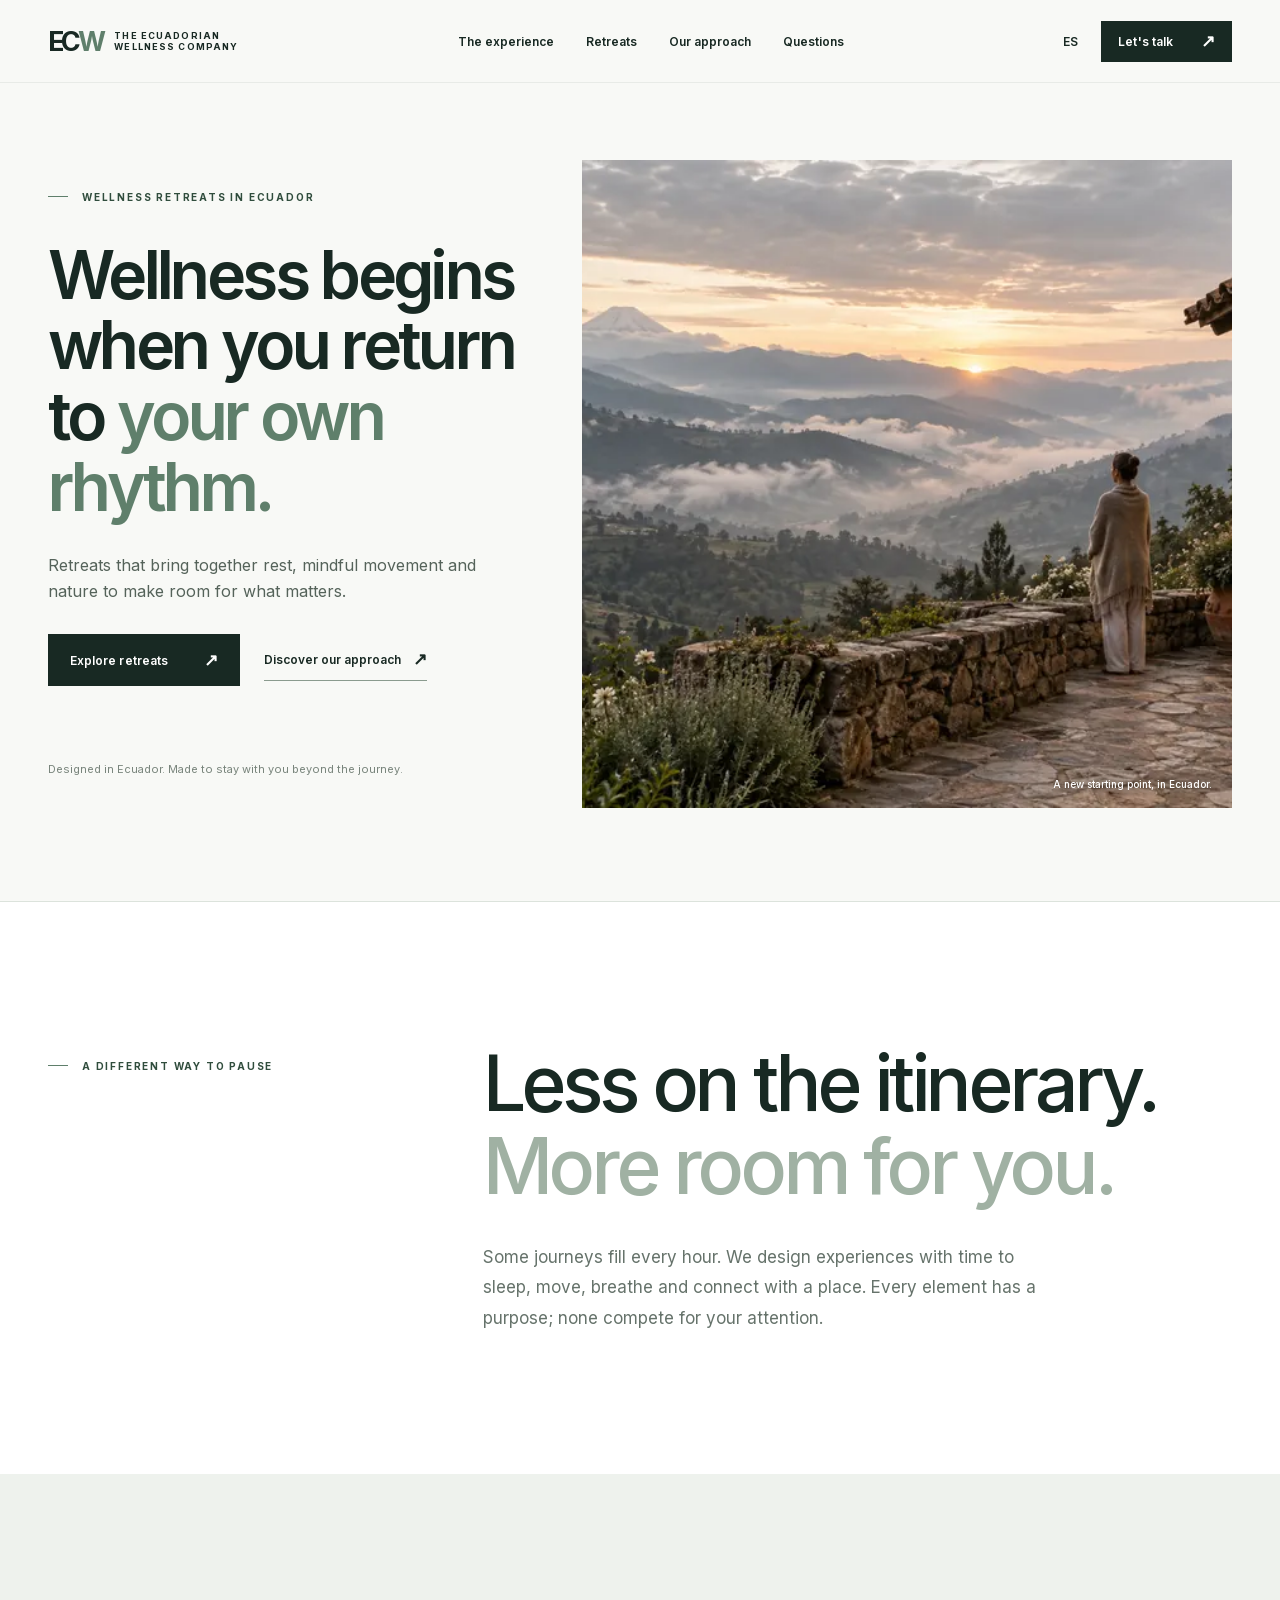
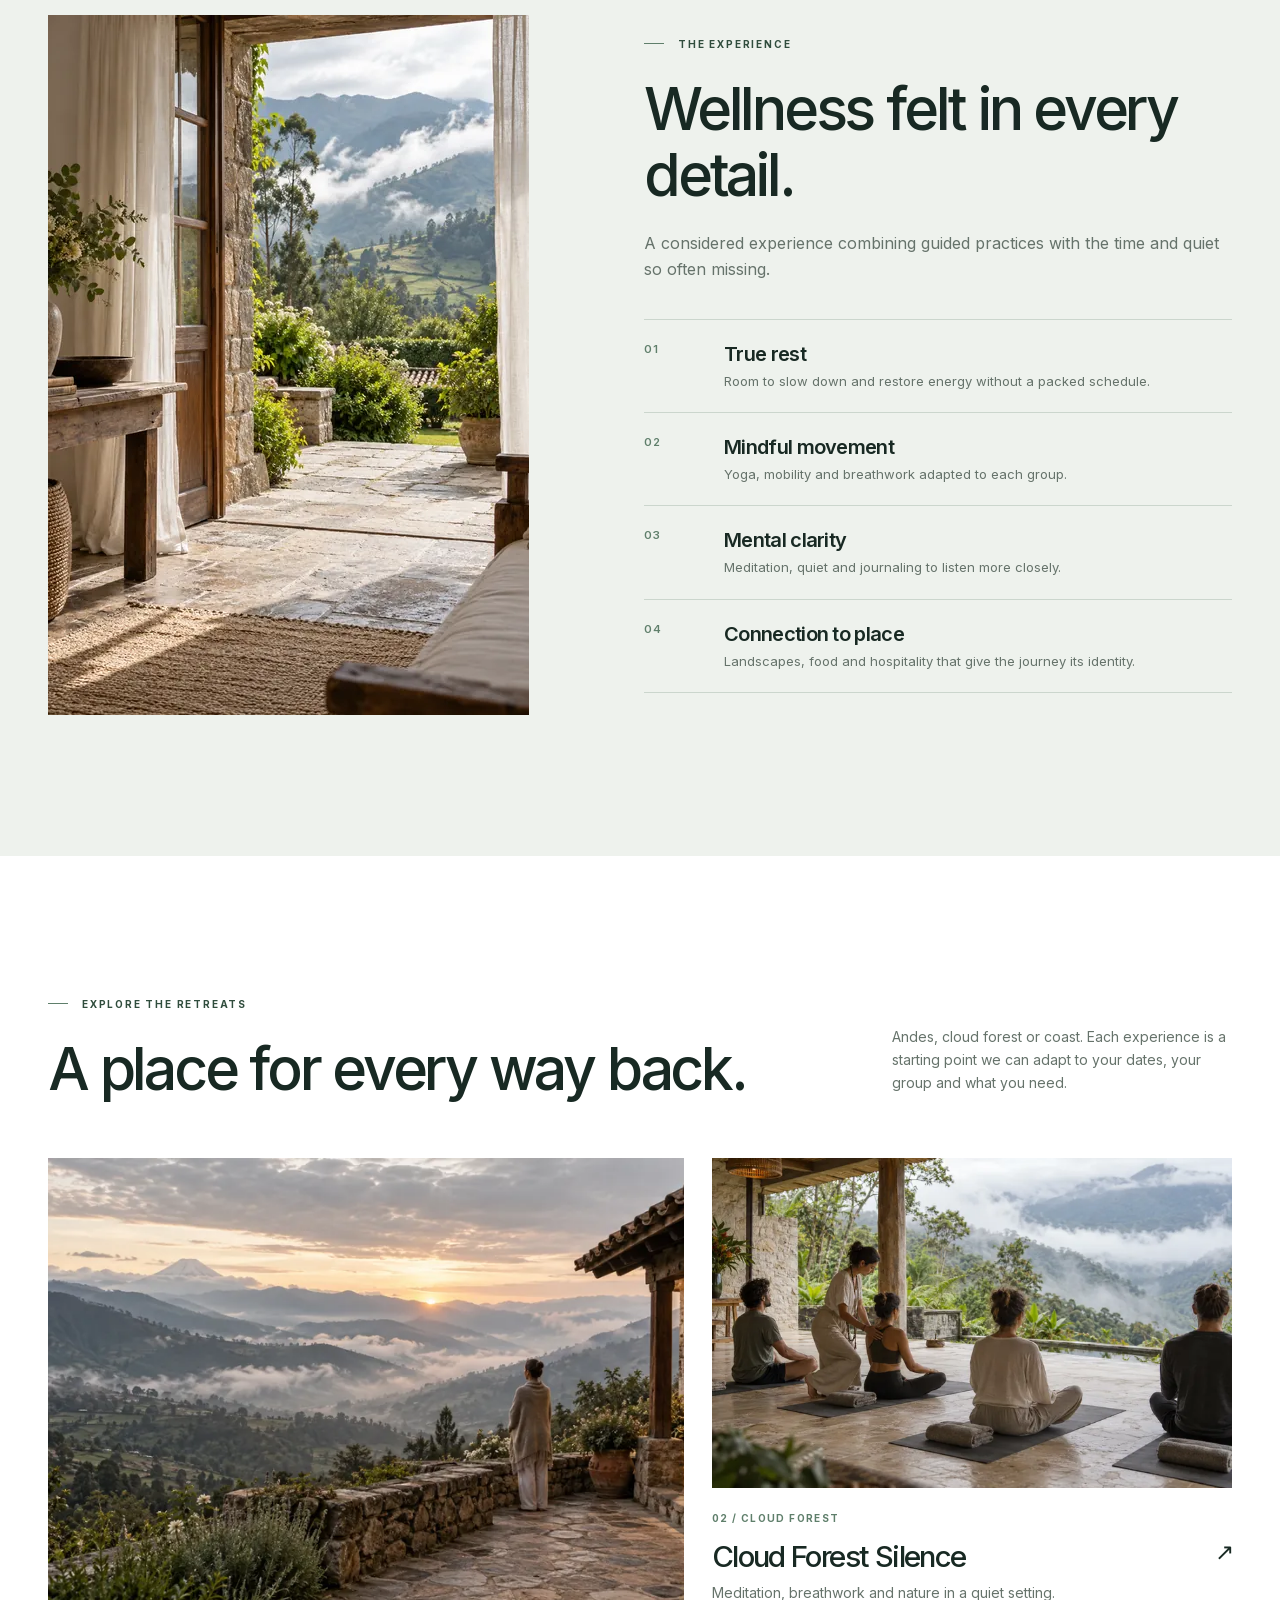
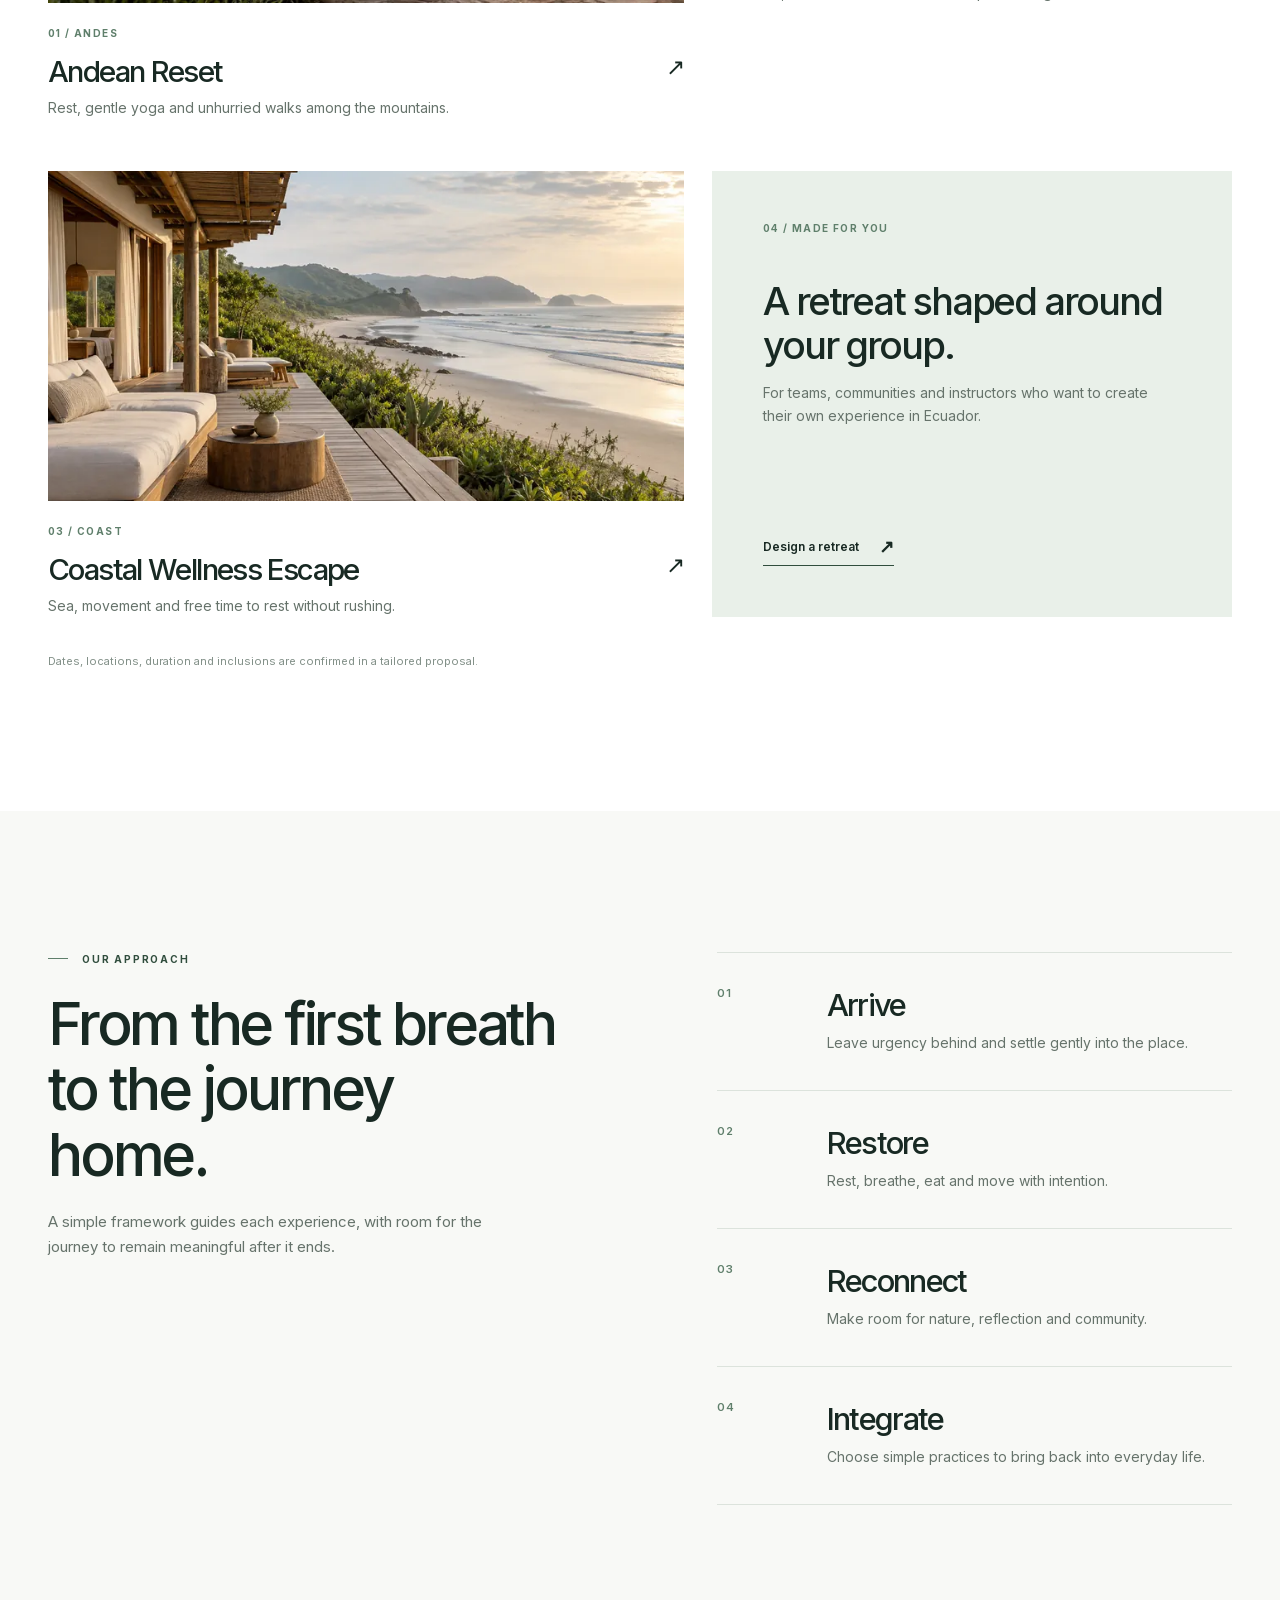
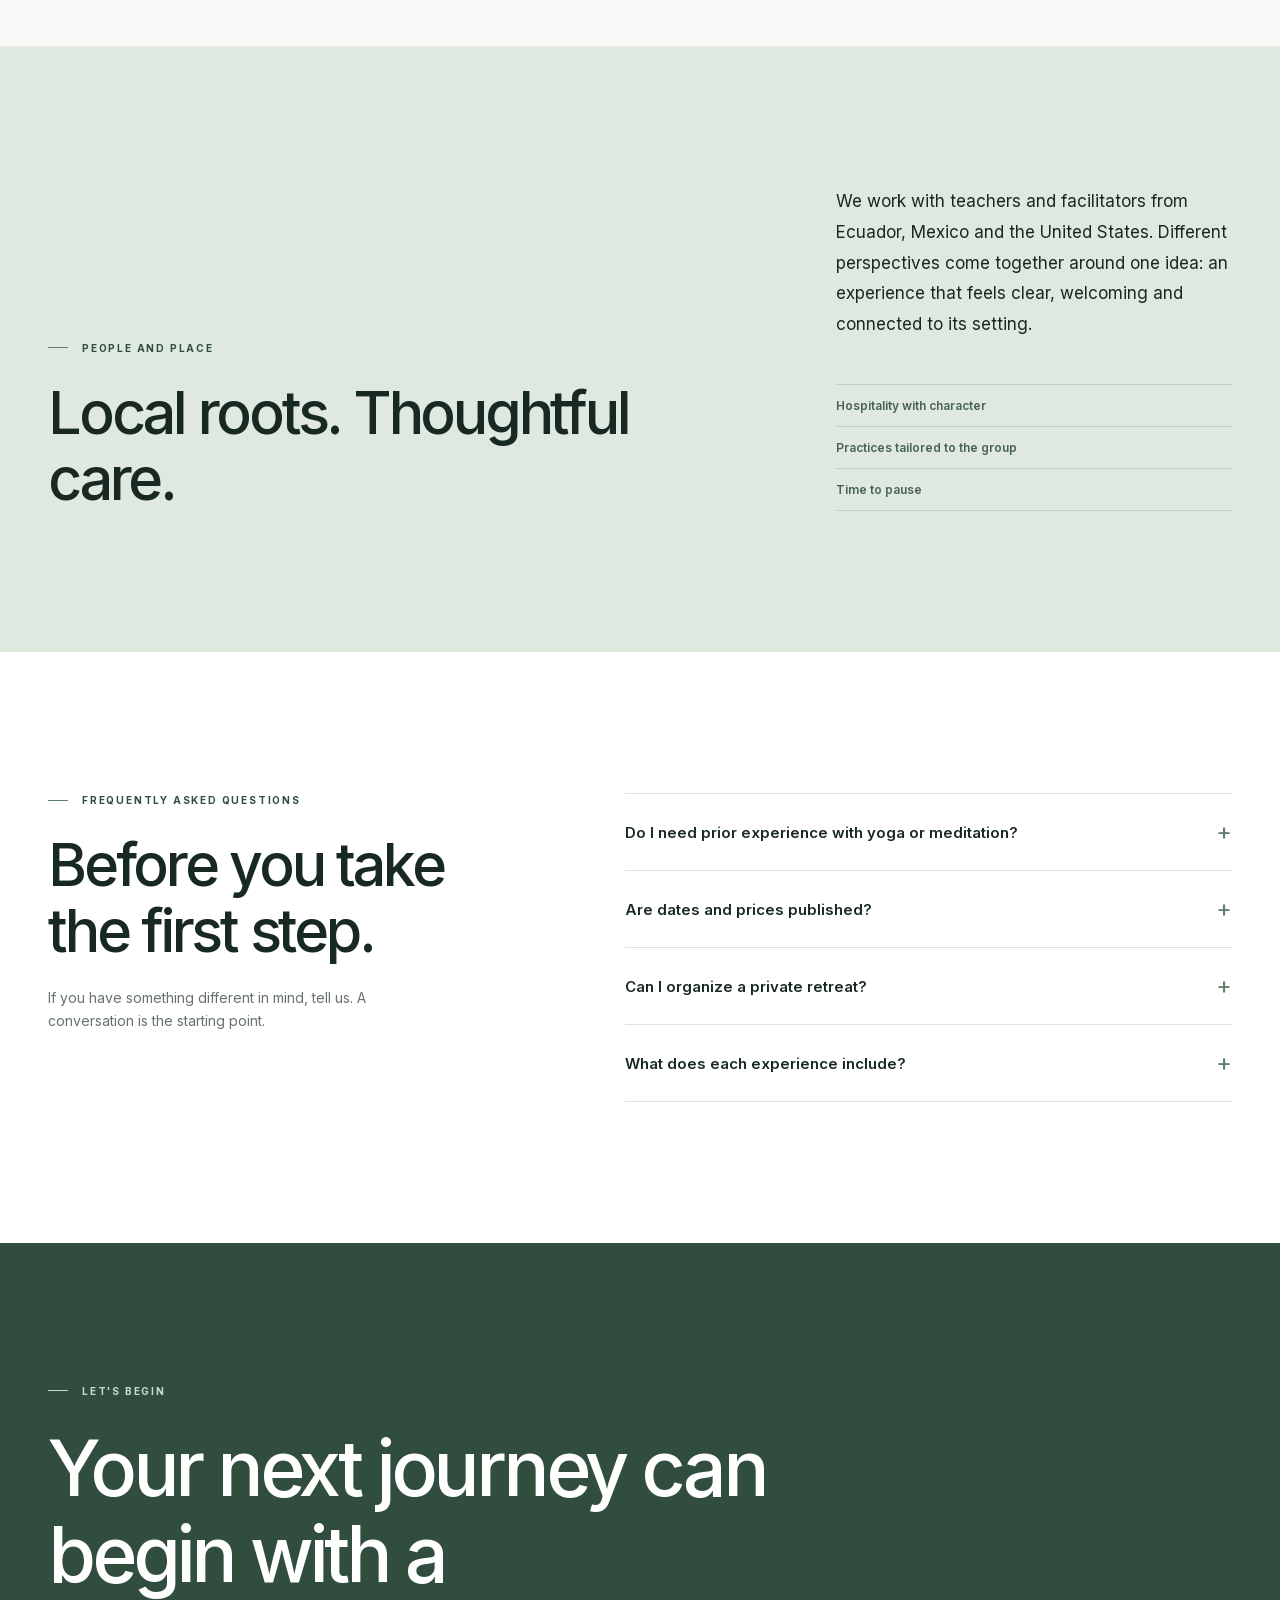
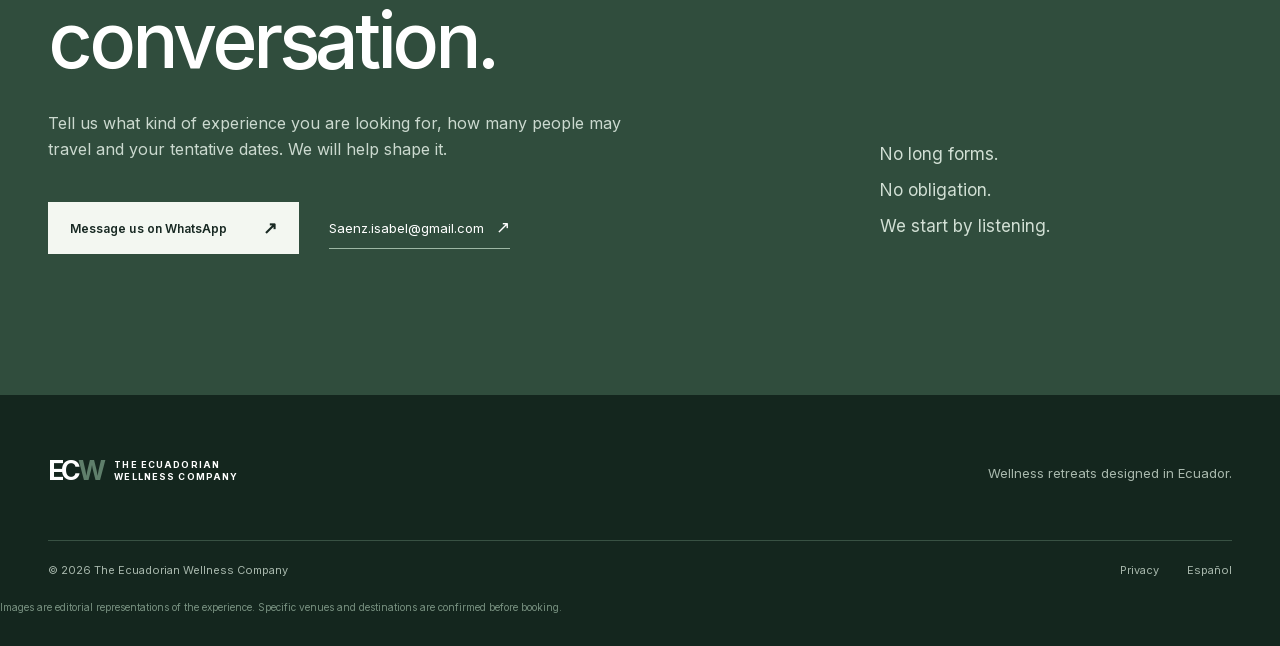
==== en/index.html @ a66c6a5f "Rebuild bilingual wellness website" ====
<!doctype html>
<html lang="en">
<head>
  <meta charset="utf-8">
  <meta name="viewport" content="width=device-width,initial-scale=1">
  <meta name="theme-color" content="#f8f9f6">
  <title>Wellness retreats in Ecuador | The Ecuadorian Wellness Company</title>
  <meta name="description" content="Wellness retreats in Ecuador that bring together rest, yoga, meditation and nature. Explore experiences in the Andes, cloud forest and on the coast.">
  <link rel="canonical" href="https://ecwellnessco.org/en/">
  <link rel="alternate" hreflang="es" href="https://ecwellnessco.org/">
  <link rel="alternate" hreflang="en" href="https://ecwellnessco.org/en/">
  <link rel="alternate" hreflang="x-default" href="https://ecwellnessco.org/">
  <meta property="og:type" content="website"><meta property="og:locale" content="en_US">
  <meta property="og:site_name" content="The Ecuadorian Wellness Company">
  <meta property="og:url" content="https://ecwellnessco.org/en/">
  <meta property="og:title" content="Wellness retreats in Ecuador | The Ecuadorian Wellness Company">
  <meta property="og:description" content="Room to slow down. Retreats shaped around rest, movement and Ecuador's natural landscapes.">
  <meta property="og:image" content="https://ecwellnessco.org/assets/andes-1536.webp">
  <meta property="og:image:alt" content="Editorial view of an Andean landscape at sunrise">
  <meta name="twitter:card" content="summary_large_image">
  <meta name="twitter:title" content="Wellness retreats in Ecuador">
  <meta name="twitter:description" content="Rest, yoga, meditation and nature in experiences designed in Ecuador.">
  <meta name="twitter:image" content="https://ecwellnessco.org/assets/andes-1536.webp">
  <link rel="icon" type="image/svg+xml" href="/assets/favicon.svg">
  <link rel="preload" href="/assets/inter-latin.woff2" as="font" type="font/woff2" crossorigin>
  <link rel="preload" as="image" href="/assets/andes-1536.webp" imagesrcset="/assets/andes-768.webp 768w, /assets/andes-1536.webp 1536w" imagesizes="(max-width: 760px) 100vw, 54vw">
  <link rel="stylesheet" href="/styles.css?v=3">
  <script type="application/ld+json">{"@context":"https://schema.org","@type":"Organization","name":"The Ecuadorian Wellness Company","url":"https://ecwellnessco.org/","description":"Designing wellness retreats in Ecuador with yoga, meditation and nature.","email":"Saenz.isabel@gmail.com","telephone":"+1-415-316-3892","areaServed":{"@type":"Country","name":"Ecuador"},"contactPoint":{"@type":"ContactPoint","contactType":"customer service","telephone":"+1-415-316-3892","email":"Saenz.isabel@gmail.com","availableLanguage":["Spanish","English"]}}</script>
  <script type="application/ld+json">{"@context":"https://schema.org","@type":"FAQPage","mainEntity":[{"@type":"Question","name":"Do I need prior experience with yoga or meditation?","acceptedAnswer":{"@type":"Answer","text":"No. Practices are adapted to the group and can suit beginners."}},{"@type":"Question","name":"Are dates and prices published?","acceptedAnswer":{"@type":"Answer","text":"Dates, locations, prices and details are confirmed directly based on the retreat and group size."}},{"@type":"Question","name":"Can I organize a private retreat?","acceptedAnswer":{"@type":"Answer","text":"Yes. Private experiences can be designed for groups, visiting instructors, teams or communities."}}]}</script>
</head>
<body>
  <a class="skip-link" href="#contenido">Skip to content</a>
  <header class="site-header">
    <div class="shell header-inner">
      <a class="brand" href="/en/" aria-label="The Ecuadorian Wellness Company, home"><span class="brand-mark">EC<span>W</span></span><span class="brand-name">THE ECUADORIAN<br>WELLNESS COMPANY</span></a>
      <nav class="desktop-nav" aria-label="Main navigation"><a href="#experiencia">The experience</a><a href="#retiros">Retreats</a><a href="#metodo">Our approach</a><a href="#preguntas">Questions</a></nav>
      <div class="header-actions"><a class="language-link" href="/" lang="es" hreflang="es" aria-label="Leer en español">ES</a><a class="button button-dark header-cta" href="#contacto">Let's talk <span aria-hidden="true">↗</span></a><button class="menu-toggle" type="button" aria-expanded="false" aria-controls="mobile-nav" aria-label="Open menu"><span></span><span></span></button></div>
    </div>
    <nav class="mobile-nav" id="mobile-nav" aria-label="Mobile navigation" hidden><a href="#experiencia">The experience</a><a href="#retiros">Retreats</a><a href="#metodo">Our approach</a><a href="#preguntas">Questions</a><a href="#contacto">Let's talk</a></nav>
  </header>
  <main id="contenido">
    <section class="hero shell" aria-labelledby="hero-title">
      <div class="hero-copy reveal"><p class="eyebrow"><span class="eyebrow-line"></span> WELLNESS RETREATS IN ECUADOR</p><h1 id="hero-title">Wellness begins when you return to <em>your own rhythm.</em></h1><p class="hero-lead">Retreats that bring together rest, mindful movement and nature to make room for what matters.</p><div class="hero-actions"><a class="button button-dark" href="#retiros">Explore retreats <span aria-hidden="true">↗</span></a><a class="text-link" href="#metodo">Discover our approach <span aria-hidden="true">↗</span></a></div><p class="hero-note">Designed in Ecuador. Made to stay with you beyond the journey.</p></div>
      <figure class="hero-media reveal"><img src="/assets/andes-1536.webp" srcset="/assets/andes-768.webp 768w, /assets/andes-1536.webp 1536w" sizes="(max-width: 760px) 100vw, 54vw" width="1536" height="1024" fetchpriority="high" alt="Editorial view of the Andes at sunrise from a stone terrace"><figcaption>A new starting point, in Ecuador.</figcaption></figure>
    </section>
    <section class="introduction section-pad" id="experiencia" aria-labelledby="intro-title"><div class="shell intro-grid"><p class="eyebrow reveal"><span class="eyebrow-line"></span> A DIFFERENT WAY TO PAUSE</p><div class="reveal"><h2 id="intro-title" class="statement">Less on the itinerary.<br><span>More room for you.</span></h2><p>Some journeys fill every hour. We design experiences with time to sleep, move, breathe and connect with a place. Every element has a purpose; none compete for your attention.</p></div></div></section>
    <section class="pillars section-pad" aria-labelledby="pillars-title"><div class="shell pillars-layout"><figure class="pillars-image reveal"><img src="/assets/hacienda-1122.webp" srcset="/assets/hacienda-560.webp 560w, /assets/hacienda-1122.webp 1122w" sizes="(max-width: 760px) 100vw, 42vw" width="1122" height="1402" loading="lazy" decoding="async" alt="Warm hacienda interior overlooking green mountains"></figure><div class="pillars-copy"><p class="eyebrow reveal"><span class="eyebrow-line"></span> THE EXPERIENCE</p><h2 id="pillars-title" class="section-title reveal">Wellness felt in every detail.</h2><p class="section-lead reveal">A considered experience combining guided practices with the time and quiet so often missing.</p><div class="pillar-list"><article class="pillar reveal"><span>01</span><div><h3>True rest</h3><p>Room to slow down and restore energy without a packed schedule.</p></div></article><article class="pillar reveal"><span>02</span><div><h3>Mindful movement</h3><p>Yoga, mobility and breathwork adapted to each group.</p></div></article><article class="pillar reveal"><span>03</span><div><h3>Mental clarity</h3><p>Meditation, quiet and journaling to listen more closely.</p></div></article><article class="pillar reveal"><span>04</span><div><h3>Connection to place</h3><p>Landscapes, food and hospitality that give the journey its identity.</p></div></article></div></div></div></section>
    <section class="retreats section-pad" id="retiros" aria-labelledby="retreats-title"><div class="shell"><div class="section-heading reveal"><div><p class="eyebrow"><span class="eyebrow-line"></span> EXPLORE THE RETREATS</p><h2 id="retreats-title" class="section-title">A place for every way back.</h2></div><p>Andes, cloud forest or coast. Each experience is a starting point we can adapt to your dates, your group and what you need.</p></div><div class="retreat-grid">
      <article class="retreat-card retreat-card-large reveal"><a href="#contacto" aria-label="Ask about Andean Reset"><div class="retreat-image"><img src="/assets/andes-768.webp" srcset="/assets/andes-768.webp 768w, /assets/andes-1536.webp 1536w" sizes="(max-width: 760px) 100vw, 50vw" width="1536" height="1024" loading="lazy" decoding="async" alt="Andean mountains at sunrise"></div><div class="retreat-info"><span>01 / ANDES</span><h3>Andean Reset <span aria-hidden="true">↗</span></h3><p>Rest, gentle yoga and unhurried walks among the mountains.</p></div></a></article>
      <article class="retreat-card reveal"><a href="#contacto" aria-label="Ask about Cloud Forest Silence"><div class="retreat-image"><img src="/assets/yoga-768.webp" srcset="/assets/yoga-768.webp 768w, /assets/yoga-1536.webp 1536w" sizes="(max-width: 760px) 100vw, 40vw" width="1536" height="1024" loading="lazy" decoding="async" alt="Guided practice overlooking a cloud forest"></div><div class="retreat-info"><span>02 / CLOUD FOREST</span><h3>Cloud Forest Silence <span aria-hidden="true">↗</span></h3><p>Meditation, breathwork and nature in a quiet setting.</p></div></a></article>
      <article class="retreat-card reveal"><a href="#contacto" aria-label="Ask about Coastal Wellness Escape"><div class="retreat-image"><img src="/assets/costa-768.webp" srcset="/assets/costa-768.webp 768w, /assets/costa-1536.webp 1536w" sizes="(max-width: 760px) 100vw, 40vw" width="1536" height="1024" loading="lazy" decoding="async" alt="Peaceful terrace overlooking Ecuador's coast"></div><div class="retreat-info"><span>03 / COAST</span><h3>Coastal Wellness Escape <span aria-hidden="true">↗</span></h3><p>Sea, movement and free time to rest without rushing.</p></div></a></article>
      <article class="retreat-card retreat-private reveal"><a href="#contacto" aria-label="Ask about a private retreat"><div class="private-inner"><span>04 / MADE FOR YOU</span><h3>A retreat shaped around your group.</h3><p>For teams, communities and instructors who want to create their own experience in Ecuador.</p><strong>Design a retreat <span aria-hidden="true">↗</span></strong></div></a></article>
    </div><p class="retreat-disclaimer">Dates, locations, duration and inclusions are confirmed in a tailored proposal.</p></div></section>
    <section class="method section-pad" id="metodo" aria-labelledby="method-title"><div class="shell method-grid"><div class="method-heading reveal"><p class="eyebrow"><span class="eyebrow-line"></span> OUR APPROACH</p><h2 id="method-title" class="section-title">From the first breath to the journey home.</h2><p>A simple framework guides each experience, with room for the journey to remain meaningful after it ends.</p></div><div class="method-steps"><article class="method-step reveal"><span>01</span><div><h3>Arrive</h3><p>Leave urgency behind and settle gently into the place.</p></div></article><article class="method-step reveal"><span>02</span><div><h3>Restore</h3><p>Rest, breathe, eat and move with intention.</p></div></article><article class="method-step reveal"><span>03</span><div><h3>Reconnect</h3><p>Make room for nature, reflection and community.</p></div></article><article class="method-step reveal"><span>04</span><div><h3>Integrate</h3><p>Choose simple practices to bring back into everyday life.</p></div></article></div></div></section>
    <section class="people section-pad" aria-labelledby="people-title"><div class="shell people-grid"><div class="reveal"><p class="eyebrow"><span class="eyebrow-line"></span> PEOPLE AND PLACE</p><h2 id="people-title" class="section-title">Local roots. Thoughtful care.</h2></div><div class="people-content reveal"><p>We work with teachers and facilitators from Ecuador, Mexico and the United States. Different perspectives come together around one idea: an experience that feels clear, welcoming and connected to its setting.</p><div class="people-notes"><span>Hospitality with character</span><span>Practices tailored to the group</span><span>Time to pause</span></div></div></div></section>
    <section class="faq section-pad" id="preguntas" aria-labelledby="faq-title"><div class="shell faq-grid"><div class="reveal"><p class="eyebrow"><span class="eyebrow-line"></span> FREQUENTLY ASKED QUESTIONS</p><h2 id="faq-title" class="section-title">Before you take the first step.</h2><p>If you have something different in mind, tell us. A conversation is the starting point.</p></div><div class="faq-list reveal"><details><summary>Do I need prior experience with yoga or meditation?<span aria-hidden="true">+</span></summary><p>No. Practices are adapted to the group and can suit beginners.</p></details><details><summary>Are dates and prices published?<span aria-hidden="true">+</span></summary><p>Dates, locations, prices and details are confirmed directly based on the retreat and group size.</p></details><details><summary>Can I organize a private retreat?<span aria-hidden="true">+</span></summary><p>Yes. We can design private experiences for groups, visiting instructors, teams or communities.</p></details><details><summary>What does each experience include?<span aria-hidden="true">+</span></summary><p>It depends on the program, location and group. We will share a proposal with inclusions and logistics before you book.</p></details></div></div></section>
    <section class="contact section-pad" id="contacto" aria-labelledby="contact-title"><div class="shell contact-grid"><div class="reveal"><p class="eyebrow"><span class="eyebrow-line"></span> LET'S BEGIN</p><h2 id="contact-title">Your next journey can begin with a conversation.</h2><p>Tell us what kind of experience you are looking for, how many people may travel and your tentative dates. We will help shape it.</p><div class="contact-actions"><a class="button button-light" href="https://wa.me/14153163892?text=Hello%2C%20I%20would%20like%20to%20learn%20about%20The%20Ecuadorian%20Wellness%20Company%20retreats." target="_blank" rel="noopener noreferrer">Message us on WhatsApp <span aria-hidden="true">↗</span></a><a class="contact-email" href="mailto:Saenz.isabel@gmail.com">Saenz.isabel@gmail.com <span aria-hidden="true">↗</span></a></div></div><p class="contact-aside reveal">No long forms.<br>No obligation.<br>We start by listening.</p></div></section>
  </main>
  <footer class="site-footer"><div class="shell footer-top"><a class="brand" href="/en/" aria-label="The Ecuadorian Wellness Company, home"><span class="brand-mark">EC<span>W</span></span><span class="brand-name">THE ECUADORIAN<br>WELLNESS COMPANY</span></a><p>Wellness retreats designed in Ecuador.</p></div><div class="shell footer-bottom"><span>© <span id="year">2026</span> The Ecuadorian Wellness Company</span><div><a href="/en/privacy.html">Privacy</a><a href="/" lang="es" hreflang="es">Español</a></div></div><p class="shell image-note">Images are editorial representations of the experience. Specific venues and destinations are confirmed before booking.</p></footer>
  <script src="/main.js?v=2" defer></script>
</body>
</html>
---- styles.css ----
@font-face {
  font-family:Inter;
  font-style:normal;
  font-weight:400 700;
  font-display:swap;
  src:url(/assets/inter-latin.woff2) format("woff2")
}

:root {
  --paper:#f8f9f6;
  --white:#fff;
  --ink:#182923;
  --muted:#66736b;
  --line:#dce3dc;
  --soft:#eef2ed;
  --accent:#5f7f6b;
  --accent-dark:#304d3d;
  --width:1380px;
  --ease:cubic-bezier(.22,1,.36,1)
}

* {
  box-sizing:border-box
}

html {
  scroll-behavior:smooth;
  scroll-padding-top:84px
}

body {
  margin:0;
  background:var(--paper);
  color:var(--ink);
  font-family:Inter,Arial,sans-serif;
  -webkit-font-smoothing:antialiased
}

body.menu-open {
  overflow:hidden
}

img {
  display:block;
  max-width:100%
}

figure {
  margin:0
}

a {
  color:inherit;
  text-decoration:none
}

button {
  font:inherit
}

h1,h2,h3,p {
  margin-top:0
}

h1,h2,h3 {
  letter-spacing:-.055em
}

p {
  line-height:1.65
}

::selection {
  background:#dbe8dd;
  color:var(--ink)
}

:focus-visible {
  outline:2px solid var(--accent-dark);
  outline-offset:4px
}

.shell {
  width:min(calc(100% - 96px),var(--width));
  margin-inline:auto
}

.section-pad {
  padding-block:clamp(100px,11vw,176px)
}

.skip-link {
  position:fixed;
  z-index:100;
  top:-60px;
  left:16px;
  padding:12px 18px;
  background:var(--ink);
  color:#fff
}

.skip-link:focus {
  top:16px
}

.site-header {
  position:sticky;
  z-index:50;
  top:0;
  background:rgba(248,249,246,.94);
  border-bottom:1px solid rgba(24,41,35,.07);
  backdrop-filter:blur(18px)
}

.header-inner {
  height:82px;
  display:flex;
  align-items:center;
  justify-content:space-between;
  gap:26px
}

.brand {
  display:inline-flex;
  align-items:center;
  gap:12px;
  flex:none
}

.brand-mark {
  font-size:27px;
  font-weight:700;
  letter-spacing:-.12em;
  line-height:1
}

.brand-mark span {
  color:var(--accent)
}

.brand-name {
  font-size:9px;
  font-weight:700;
  line-height:1.25;
  letter-spacing:.125em
}

.desktop-nav {
  display:flex;
  gap:clamp(18px,2.5vw,42px);
  align-items:center
}

.desktop-nav a,.language-link {
  font-size:12px;
  font-weight:600;
  transition:color .25s
}

.desktop-nav a:hover,.language-link:hover {
  color:var(--accent)
}

.header-actions {
  display:flex;
  gap:23px;
  align-items:center
}

.button {
  min-height:52px;
  display:inline-flex;
  align-items:center;
  justify-content:space-between;
  gap:36px;
  padding:0 21px;
  border:1px solid transparent;
  font-size:12px;
  font-weight:600;
  letter-spacing:.005em;
  transition:background .28s,color .28s,transform .28s,border-color .28s
}

.button:hover {
  transform:translateY(-2px)
}

.button:active {
  transform:translateY(0)
}

.button span,.text-link span,.contact-email span {
  font-size:17px;
  line-height:1;
  transition:transform .28s
}

.button:hover span,.text-link:hover span,.contact-email:hover span {
  transform:translate(2px,-2px)
}

.button-dark {
  background:var(--ink);
  color:#fff
}

.button-dark:hover {
  background:var(--accent-dark)
}

.button-light {
  background:#f3f7f1;
  color:var(--ink)
}

.button-light:hover {
  background:#fff
}

.header-cta {
  min-height:41px;
  gap:28px;
  padding-inline:16px
}

.menu-toggle {
  display:none
}

.mobile-nav[hidden] {
  display:none!important
}

.eyebrow {
  display:flex;
  align-items:center;
  gap:14px;
  color:var(--accent-dark);
  font-size:10px;
  font-weight:700;
  letter-spacing:.18em;
  line-height:1.4
}

.eyebrow-line {
  width:20px;
  height:1px;
  background:var(--accent)
}

.hero {
  display:grid;
  grid-template-columns:minmax(0,.84fr) minmax(0,1.16fr);
  gap:clamp(40px,5vw,86px);
  align-items:center;
  min-height:calc(100dvh - 82px);
  padding-block:42px 58px
}

.hero-copy {
  padding-block:40px
}

.hero h1 {
  max-width:690px;
  margin:36px 0 30px;
  font-size:clamp(48px,5.15vw,82px);
  font-weight:600;
  line-height:1.075
}

.hero h1 em {
  font-style:normal;
  color:var(--accent)
}

.hero-lead {
  max-width:470px;
  margin-bottom:30px;
  color:#55635a;
  font-size:clamp(16px,1.25vw,19px);
  line-height:1.6
}

.hero-actions {
  display:flex;
  align-items:center;
  gap:24px;
  flex-wrap:wrap
}

.text-link {
  display:inline-flex;
  align-items:center;
  gap:12px;
  border-bottom:1px solid #8a9b8e;
  padding-block:12px;
  font-size:12px;
  font-weight:600;
  transition:color .25s,border-color .25s
}

.text-link:hover {
  color:var(--accent-dark);
  border-color:var(--accent-dark)
}

.hero-note {
  margin:74px 0 0;
  color:#78847b;
  font-size:11px
}

.hero-media {
  position:relative;
  height:min(72vh,740px);
  min-height:550px;
  overflow:hidden;
  background:#d5dcd2
}

.hero-media img {
  width:100%;
  height:100%;
  object-fit:cover;
  object-position:58% center
}

.hero-media figcaption {
  position:absolute;
  bottom:18px;
  right:20px;
  color:#fff;
  font-size:10px;
  font-weight:500;
  text-shadow:0 1px 8px #182923a6
}

.introduction {
  border-top:1px solid var(--line);
  background:#fff
}

.intro-grid {
  display:grid;
  grid-template-columns:1fr 2fr;
  gap:60px
}

.intro-grid .eyebrow {
  align-self:start;
  margin-top:16px
}

.statement {
  margin:0 0 33px;
  font-size:clamp(48px,6vw,92px);
  line-height:1.08;
  font-weight:500
}

.statement span {
  color:#a0b1a3
}

.intro-grid p:not(.eyebrow) {
  max-width:580px;
  margin:0;
  color:var(--muted);
  font-size:17px;
  line-height:1.8
}

.pillars {
  background:var(--soft)
}

.pillars-layout {
  display:grid;
  grid-template-columns:minmax(0,.9fr) minmax(0,1.1fr);
  align-items:center;
  gap:clamp(70px,9vw,170px)
}

.pillars-image {
  height:700px;
  max-height:72vw;
  overflow:hidden;
  background:#c6d3c9
}

.pillars-image img {
  width:100%;
  height:100%;
  object-fit:cover
}

.section-title {
  max-width:750px;
  margin:25px 0 22px;
  font-size:clamp(44px,4.6vw,70px);
  font-weight:500;
  line-height:1.12
}

.section-lead {
  max-width:580px;
  margin-bottom:36px;
  color:var(--muted);
  font-size:16px
}

.pillar-list {
  border-top:1px solid #cbd6cd
}

.pillar {
  display:grid;
  grid-template-columns:64px 1fr;
  gap:16px;
  padding:22px 0 20px;
  border-bottom:1px solid #cbd6cd
}

.pillar>span,.method-step>span {
  color:var(--accent);
  font-size:11px;
  font-weight:600;
  letter-spacing:.1em
}

.pillar h3 {
  margin:0 0 5px;
  font-size:20px;
  font-weight:600;
  letter-spacing:-.035em
}

.pillar p {
  max-width:430px;
  margin:0;
  color:var(--muted);
  font-size:13px
}

.retreats {
  background:#fff
}

.section-heading {
  display:flex;
  align-items:end;
  justify-content:space-between;
  gap:80px;
  margin-bottom:56px
}

.section-heading .section-title {
  max-width:740px;
  margin-bottom:0
}

.section-heading>p {
  max-width:340px;
  margin:0 0 7px;
  color:var(--muted);
  font-size:14px
}

.retreat-grid {
  display:grid;
  grid-template-columns:1.1fr .9fr;
  gap:52px 28px
}

.retreat-card {
  min-width:0
}

.retreat-card a {
  display:block;
  height:100%
}

.retreat-image {
  height:330px;
  overflow:hidden;
  background:#d8dfd6
}

.retreat-card-large .retreat-image {
  height:445px
}

.retreat-image img {
  width:100%;
  height:100%;
  object-fit:cover;
  transition:transform .7s var(--ease)
}

.retreat-card:hover img {
  transform:scale(1.045)
}

.retreat-info {
  padding-top:18px
}

.retreat-info>span,.private-inner>span {
  color:var(--accent);
  font-size:10px;
  font-weight:700;
  letter-spacing:.14em
}

.retreat-info h3 {
  display:flex;
  justify-content:space-between;
  gap:12px;
  margin:12px 0 7px;
  font-size:clamp(24px,2.3vw,33px);
  font-weight:500
}

.retreat-info h3 span {
  font-size:23px;
  transition:transform .3s
}

.retreat-card:hover .retreat-info h3 span {
  transform:translate(3px,-3px)
}

.retreat-info p {
  margin:0;
  color:var(--muted);
  font-size:14px
}

.retreat-private {
  background:#e9f0e9
}

.private-inner {
  height:100%;
  min-height:330px;
  padding:clamp(30px,4vw,56px);
  display:flex;
  flex-direction:column;
  align-items:flex-start
}

.private-inner h3 {
  max-width:500px;
  margin:45px 0 14px;
  font-size:clamp(30px,3vw,44px);
  font-weight:500;
  line-height:1.15
}

.private-inner p {
  max-width:450px;
  color:var(--muted);
  font-size:14px
}

.private-inner strong {
  display:flex;
  gap:20px;
  align-items:center;
  margin-top:auto;
  border-bottom:1px solid var(--accent-dark);
  padding-bottom:8px;
  font-size:12px;
  font-weight:600
}

.private-inner strong span {
  font-size:18px;
  transition:transform .3s
}

.retreat-private:hover strong span {
  transform:translate(3px,-3px)
}

.retreat-disclaimer {
  margin:35px 0 0;
  color:#829088;
  font-size:11px
}

.method {
  background:var(--paper)
}

.method-grid {
  display:grid;
  grid-template-columns:1fr 1fr;
  gap:clamp(80px,12vw,210px)
}

.method-heading {
  position:sticky;
  top:160px;
  align-self:start
}

.method-heading .section-title {
  max-width:580px
}

.method-heading>p:last-child {
  max-width:440px;
  color:var(--muted);
  font-size:15px
}

.method-steps {
  border-top:1px solid var(--line)
}

.method-step {
  display:grid;
  grid-template-columns:90px 1fr;
  gap:20px;
  padding:33px 0 36px;
  border-bottom:1px solid var(--line)
}

.method-step h3 {
  margin:0 0 8px;
  font-size:31px;
  font-weight:500
}

.method-step p {
  max-width:420px;
  margin:0;
  color:var(--muted);
  font-size:14px
}

.people {
  background:#dfe9df
}

.people-grid {
  display:grid;
  grid-template-columns:1.25fr .75fr;
  gap:clamp(70px,10vw,180px);
  align-items:end
}

.people .section-title {
  margin-bottom:0
}

.people-content>p {
  max-width:450px;
  margin-bottom:45px;
  font-size:17px;
  line-height:1.8
}

.people-notes {
  display:flex;
  flex-direction:column;
  border-top:1px solid #bfd0c2
}

.people-notes span {
  padding:13px 0;
  border-bottom:1px solid #bfd0c2;
  color:#486354;
  font-size:12px;
  font-weight:600
}

.faq {
  background:#fff
}

.faq-grid {
  display:grid;
  grid-template-columns:.85fr 1.15fr;
  gap:clamp(80px,10vw,170px)
}

.faq-grid>div:first-child>p:last-child {
  max-width:320px;
  color:var(--muted);
  font-size:14px
}

.faq-list {
  border-top:1px solid var(--line)
}

.faq details {
  border-bottom:1px solid var(--line)
}

.faq summary {
  display:flex;
  justify-content:space-between;
  gap:18px;
  align-items:center;
  padding:26px 0;
  cursor:pointer;
  font-size:15px;
  font-weight:600;
  list-style:none
}

.faq summary::-webkit-details-marker {
  display:none
}

.faq summary span {
  font-size:24px;
  font-weight:400;
  line-height:1;
  color:var(--accent);
  transition:transform .25s
}

.faq details[open] summary span {
  transform:rotate(45deg)
}

.faq details p {
  max-width:550px;
  margin:-4px 0 24px;
  color:var(--muted);
  font-size:14px
}

.faq summary:hover {
  color:var(--accent-dark)
}

.contact {
  background:var(--accent-dark);
  color:#fff
}

.contact-grid {
  display:grid;
  grid-template-columns:1.35fr .65fr;
  align-items:end;
  gap:100px
}

.contact .eyebrow {
  color:#c9ddcb
}

.contact .eyebrow-line {
  background:#c9ddcb
}

.contact h2 {
  max-width:820px;
  margin:28px 0 26px;
  font-size:clamp(48px,6vw,88px);
  line-height:1.12;
  font-weight:500
}

.contact-grid>div>p:not(.eyebrow) {
  max-width:600px;
  color:#cbd9cf;
  font-size:16px
}

.contact-actions {
  display:flex;
  align-items:center;
  gap:30px;
  flex-wrap:wrap;
  margin-top:40px
}

.contact-email {
  display:inline-flex;
  align-items:center;
  gap:12px;
  border-bottom:1px solid #9db7a4;
  padding-block:12px;
  font-size:13px;
  transition:color .25s
}

.contact-email:hover {
  color:#d1e2d4
}

.contact-aside {
  margin:0 0 10px;
  color:#d1dfd4;
  font-size:17px;
  line-height:2.1
}

.site-footer {
  background:#14261e;
  color:#fff;
  padding-top:62px
}

.footer-top {
  display:flex;
  align-items:end;
  justify-content:space-between;
  gap:30px;
  padding-bottom:56px
}

.footer-top p {
  margin:0;
  color:#a8b8ad;
  font-size:13px
}

.footer-bottom {
  display:flex;
  justify-content:space-between;
  gap:25px;
  padding-block:22px;
  border-top:1px solid #385143;
  color:#a8b8ad;
  font-size:11px
}

.footer-bottom>div {
  display:flex;
  gap:28px
}

.footer-bottom a:hover {
  color:#fff
}

.image-note {
  margin:0;
  padding:0 0 30px;
  color:#789180;
  font-size:10px
}

.reveal {
  opacity:1;
  transform:none
}

@media (prefers-reduced-motion:no-preference) {
  .js .reveal {
    opacity:0;
    transform:translateY(20px);
    transition:opacity .8s var(--ease),transform .8s var(--ease)
  }

  .js .reveal.is-visible {
    opacity:1;
    transform:none
  }

}

@media(max-width:1080px) {
  .shell {
    width:min(calc(100% - 64px),var(--width))
  }

  .desktop-nav {
    gap:18px
  }

  .desktop-nav a {
    font-size:11px
  }

  .header-actions {
    gap:15px
  }

  .hero {
    gap:40px
  }

  .hero h1 {
    font-size:clamp(48px,5.2vw,68px)
  }

  .pillars-layout {
    gap:60px
  }

  .section-heading {
    gap:40px
  }

}

@media(max-width:760px) {
  html {
    scroll-padding-top:70px
  }

  .shell {
    width:calc(100% - 40px)
  }

  .header-inner {
    height:70px
  }

  .brand-mark {
    font-size:25px
  }

  .brand-name {
    font-size:8px
  }

  .desktop-nav,.header-cta {
    display:none
  }

  .header-actions {
    gap:24px
  }

  .menu-toggle {
    display:flex;
    width:34px;
    height:34px;
    border:0;
    background:none;
    padding:7px 0;
    flex-direction:column;
    justify-content:center;
    gap:6px
  }

  .menu-toggle span {
    display:block;
    width:100%;
    height:1px;
    background:var(--ink);
    transition:transform .25s
  }

  .menu-open .menu-toggle span:first-child {
    transform:translateY(3.5px) rotate(45deg)
  }

  .menu-open .menu-toggle span:last-child {
    transform:translateY(-3.5px) rotate(-45deg)
  }

  .mobile-nav {
    position:absolute;
    left:0;
    right:0;
    top:69px;
    display:flex;
    flex-direction:column;
    gap:0;
    background:var(--paper);
    border-bottom:1px solid var(--line);
    padding:15px 20px 27px
  }

  .mobile-nav a {
    padding:15px 0;
    border-bottom:1px solid var(--line);
    font-size:16px;
    font-weight:500
  }

  .section-pad {
    padding-block:92px
  }

  .hero {
    min-height:0;
    grid-template-columns:1fr;
    gap:18px;
    padding-block:64px 0
  }

  .hero-copy {
    padding:0
  }

  .hero h1 {
    max-width:600px;
    margin:25px 0 23px;
    font-size:clamp(50px,11vw,74px)
  }

  .hero-lead {
    font-size:16px
  }

  .hero-actions {
    gap:20px
  }

  .hero-note {
    margin:37px 0 0;
    font-size:10px
  }

  .hero-media {
    height:420px;
    min-height:0;
    margin-inline:-20px
  }

  .hero-media figcaption {
    font-size:9px
  }

  .intro-grid,.pillars-layout,.method-grid,.people-grid,.faq-grid,.contact-grid {
    grid-template-columns:1fr;
    gap:38px
  }

  .intro-grid .eyebrow {
    margin:0
  }

  .statement {
    font-size:clamp(46px,9vw,68px)
  }

  .intro-grid p:not(.eyebrow) {
    font-size:15px
  }

  .pillars-image {
    height:520px;
    max-height:none
  }

  .pillars-copy {
    order:-1
  }

  .section-title {
    font-size:clamp(43px,9vw,63px)
  }

  .pillar-list {
    margin-top:30px
  }

  .section-heading {
    display:block;
    margin-bottom:35px
  }

  .section-heading>p {
    max-width:540px;
    margin-top:18px
  }

  .retreat-grid {
    grid-template-columns:1fr;
    gap:42px
  }

  .retreat-image,.retreat-card-large .retreat-image {
    height:300px
  }

  .retreat-info h3 {
    font-size:27px
  }

  .private-inner {
    min-height:320px
  }

  .private-inner h3 {
    font-size:37px
  }

  .method-heading {
    position:static
  }

  .method-steps {
    margin-top:6px
  }

  .method-step {
    grid-template-columns:60px 1fr
  }

  .people-content>p {
    font-size:16px
  }

  .faq-grid {
    gap:30px
  }

  .contact-grid {
    gap:55px
  }

  .contact h2 {
    font-size:clamp(46px,10vw,70px)
  }

  .contact-aside {
    font-size:14px
  }

  .footer-top {
    display:block
  }

  .footer-top p {
    margin-top:25px
  }

  .footer-bottom {
    flex-direction:column
  }

  .footer-bottom>div {
    gap:20px
  }

}

@media(max-width:430px) {
  .shell {
    width:calc(100% - 36px)
  }

  .hero {
    padding-top:48px
  }

  .hero h1 {
    font-size:47px
  }

  .hero-actions {
    align-items:flex-start;
    flex-direction:column;
    gap:12px
  }

  .hero-media {
    height:355px;
    margin-inline:-18px
  }

  .hero-note {
    margin-top:27px
  }

  .section-pad {
    padding-block:78px
  }

  .statement {
    font-size:45px
  }

  .pillars-image {
    height:430px
  }

  .pillar {
    grid-template-columns:45px 1fr
  }

  .retreat-image,.retreat-card-large .retreat-image {
    height:245px
  }

  .method-step h3 {
    font-size:27px
  }

  .contact-actions {
    align-items:flex-start;
    flex-direction:column;
    gap:15px
  }

  .contact h2 {
    font-size:44px
  }

}

@media(prefers-reduced-motion:reduce) {
  html {
    scroll-behavior:auto
  }

  *,*::before,*::after {
    animation-duration:.01ms!important;
    transition-duration:.01ms!important
  }

}
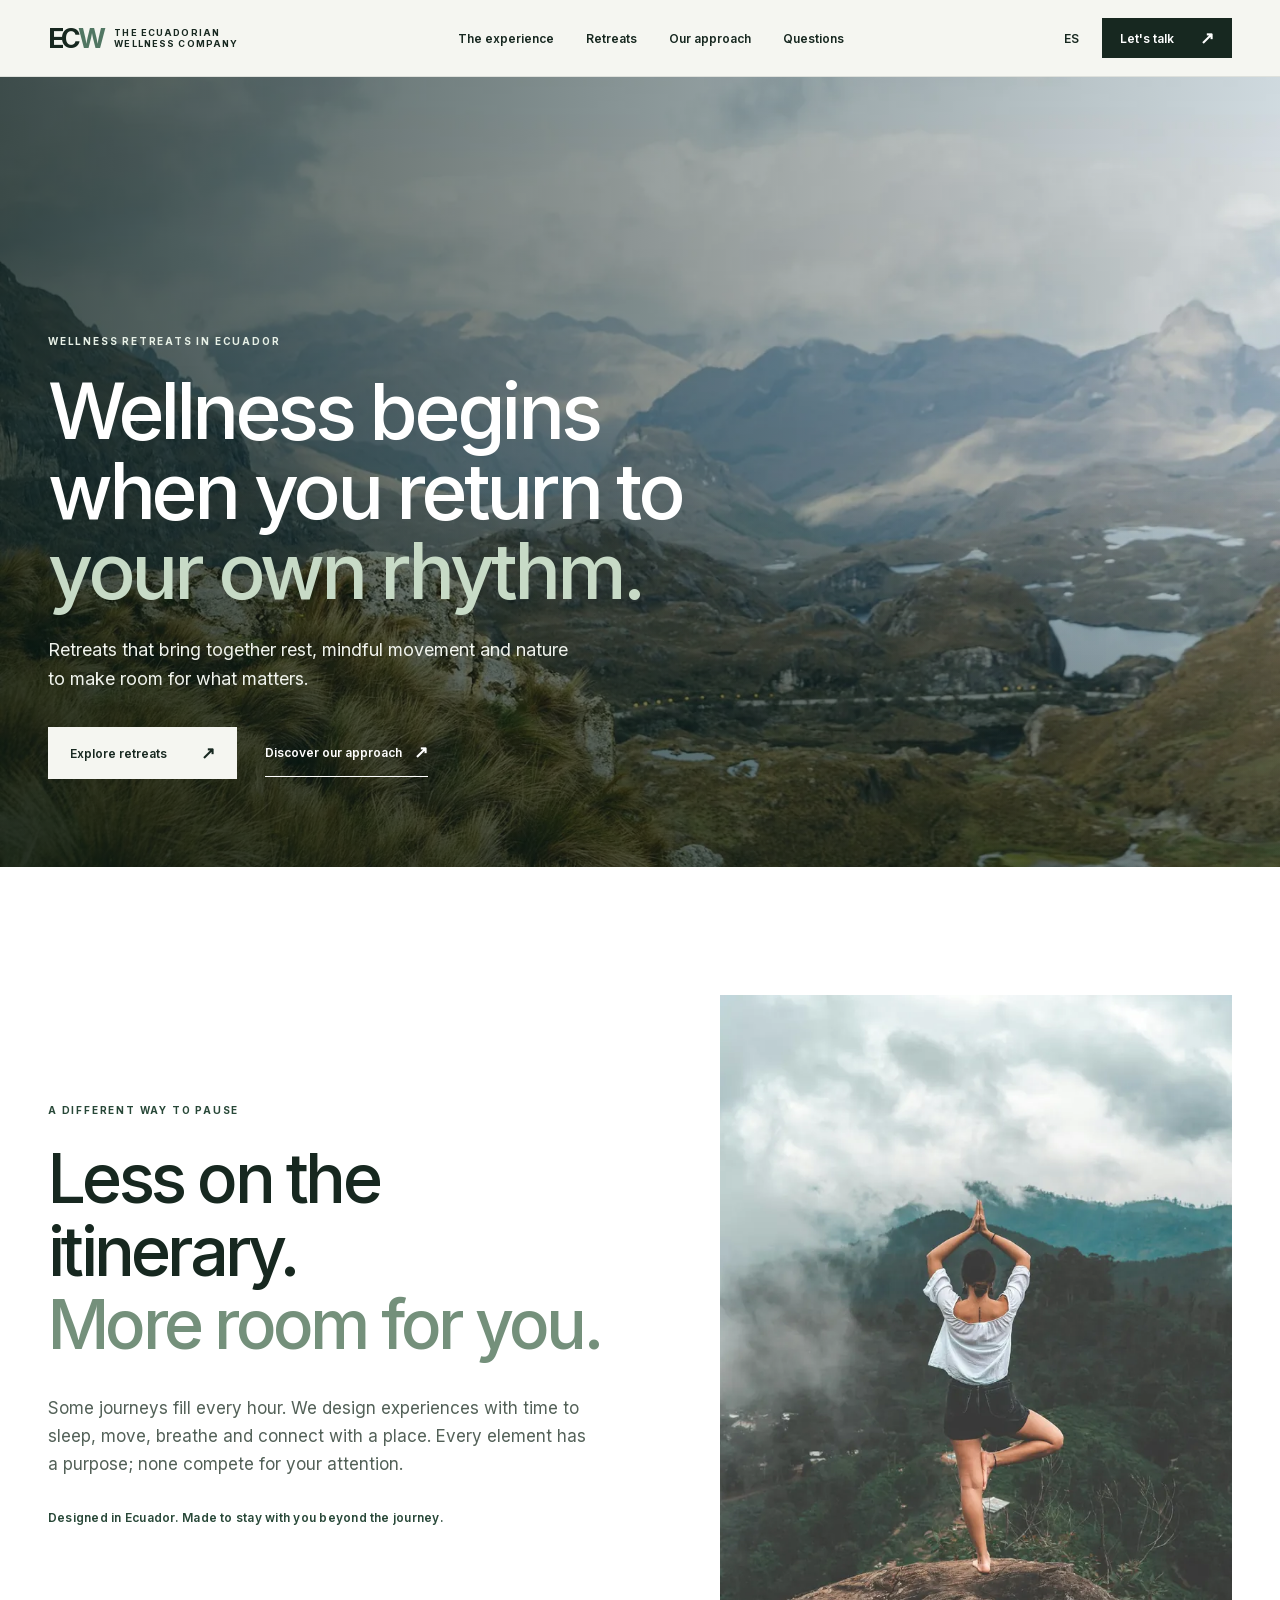
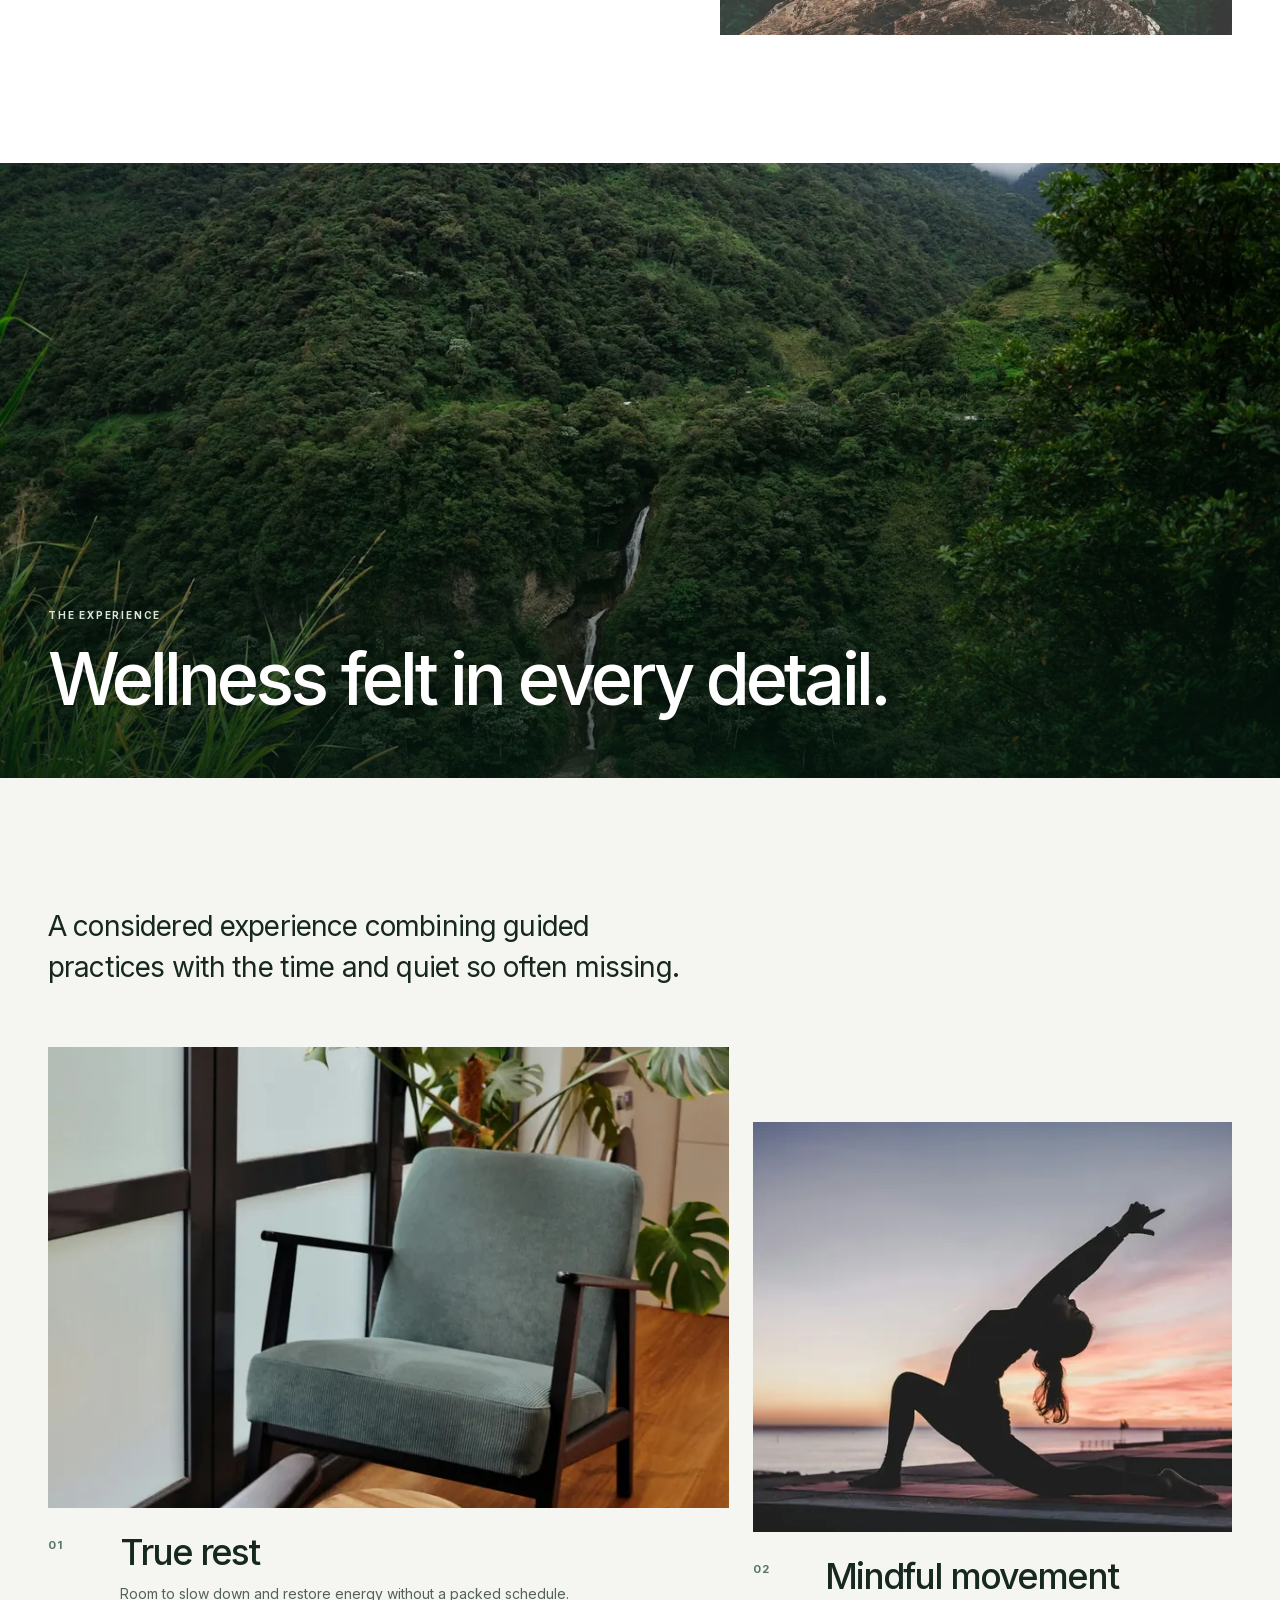
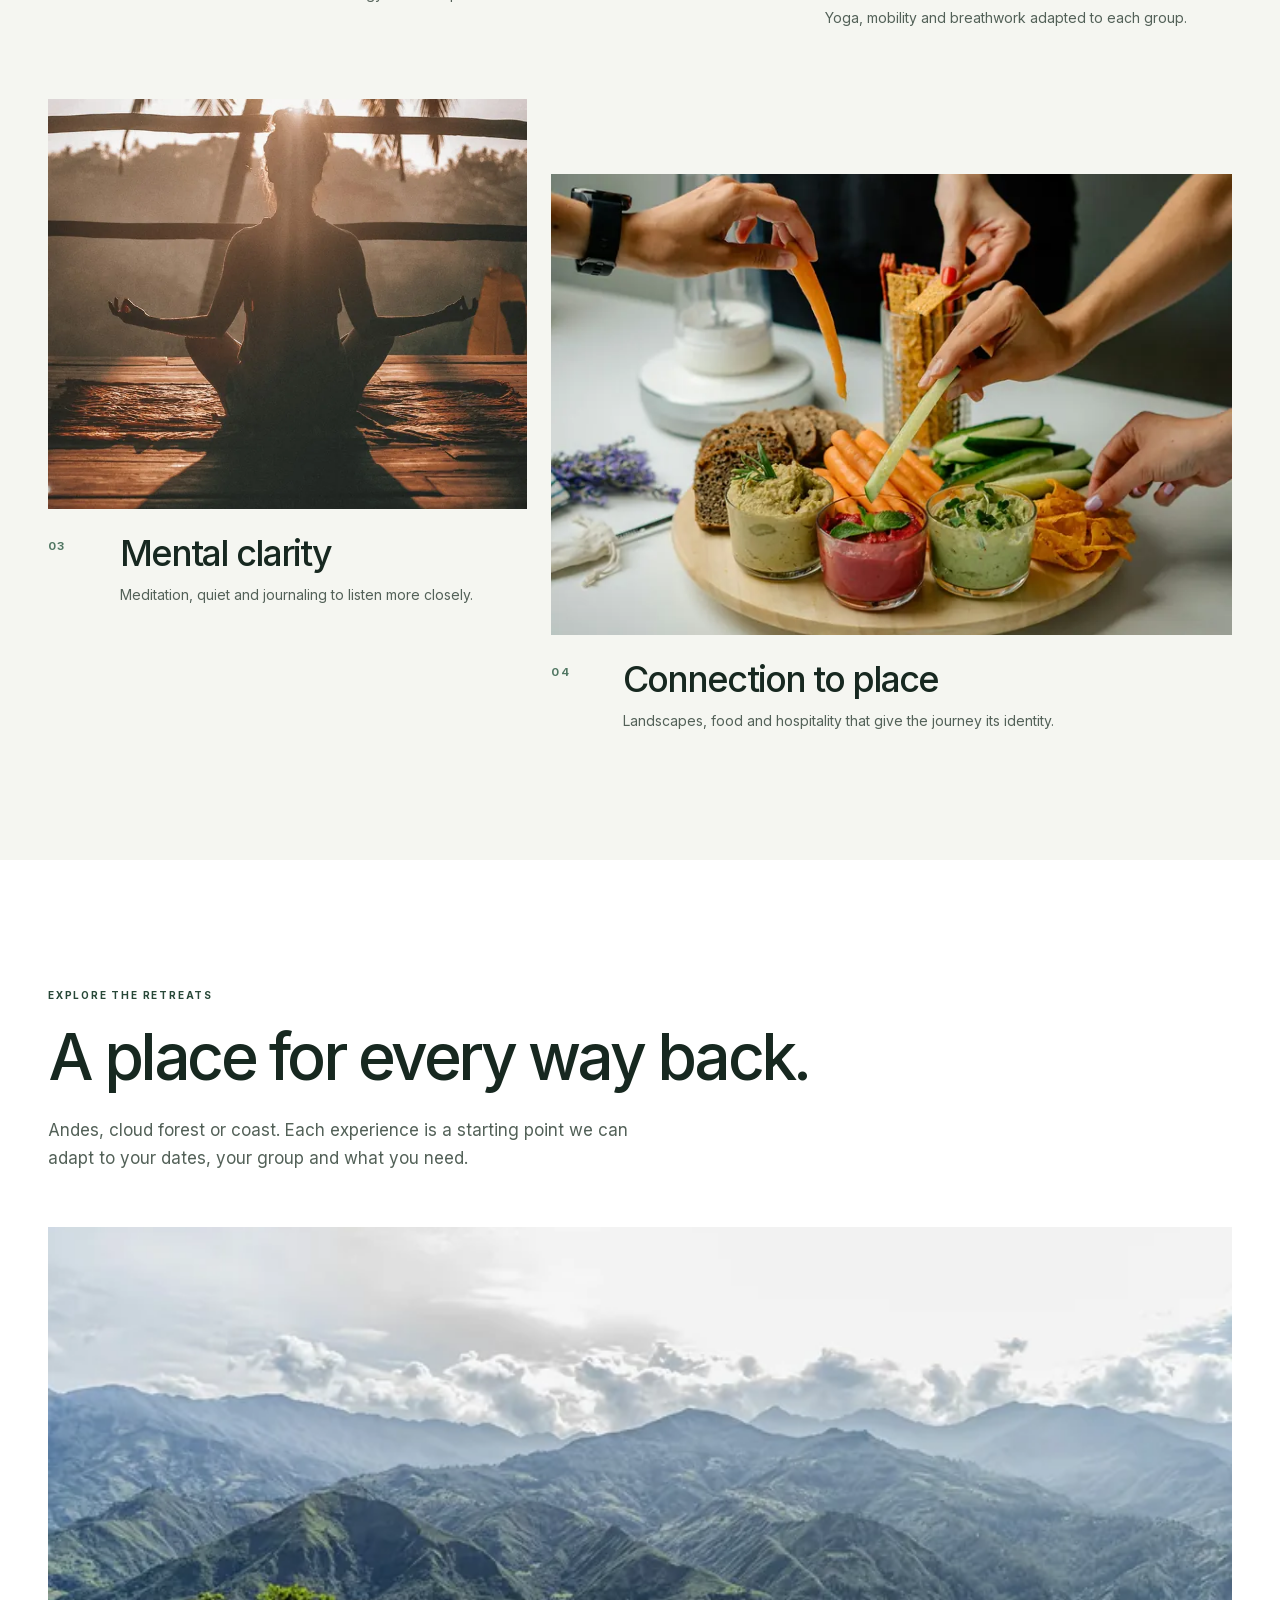
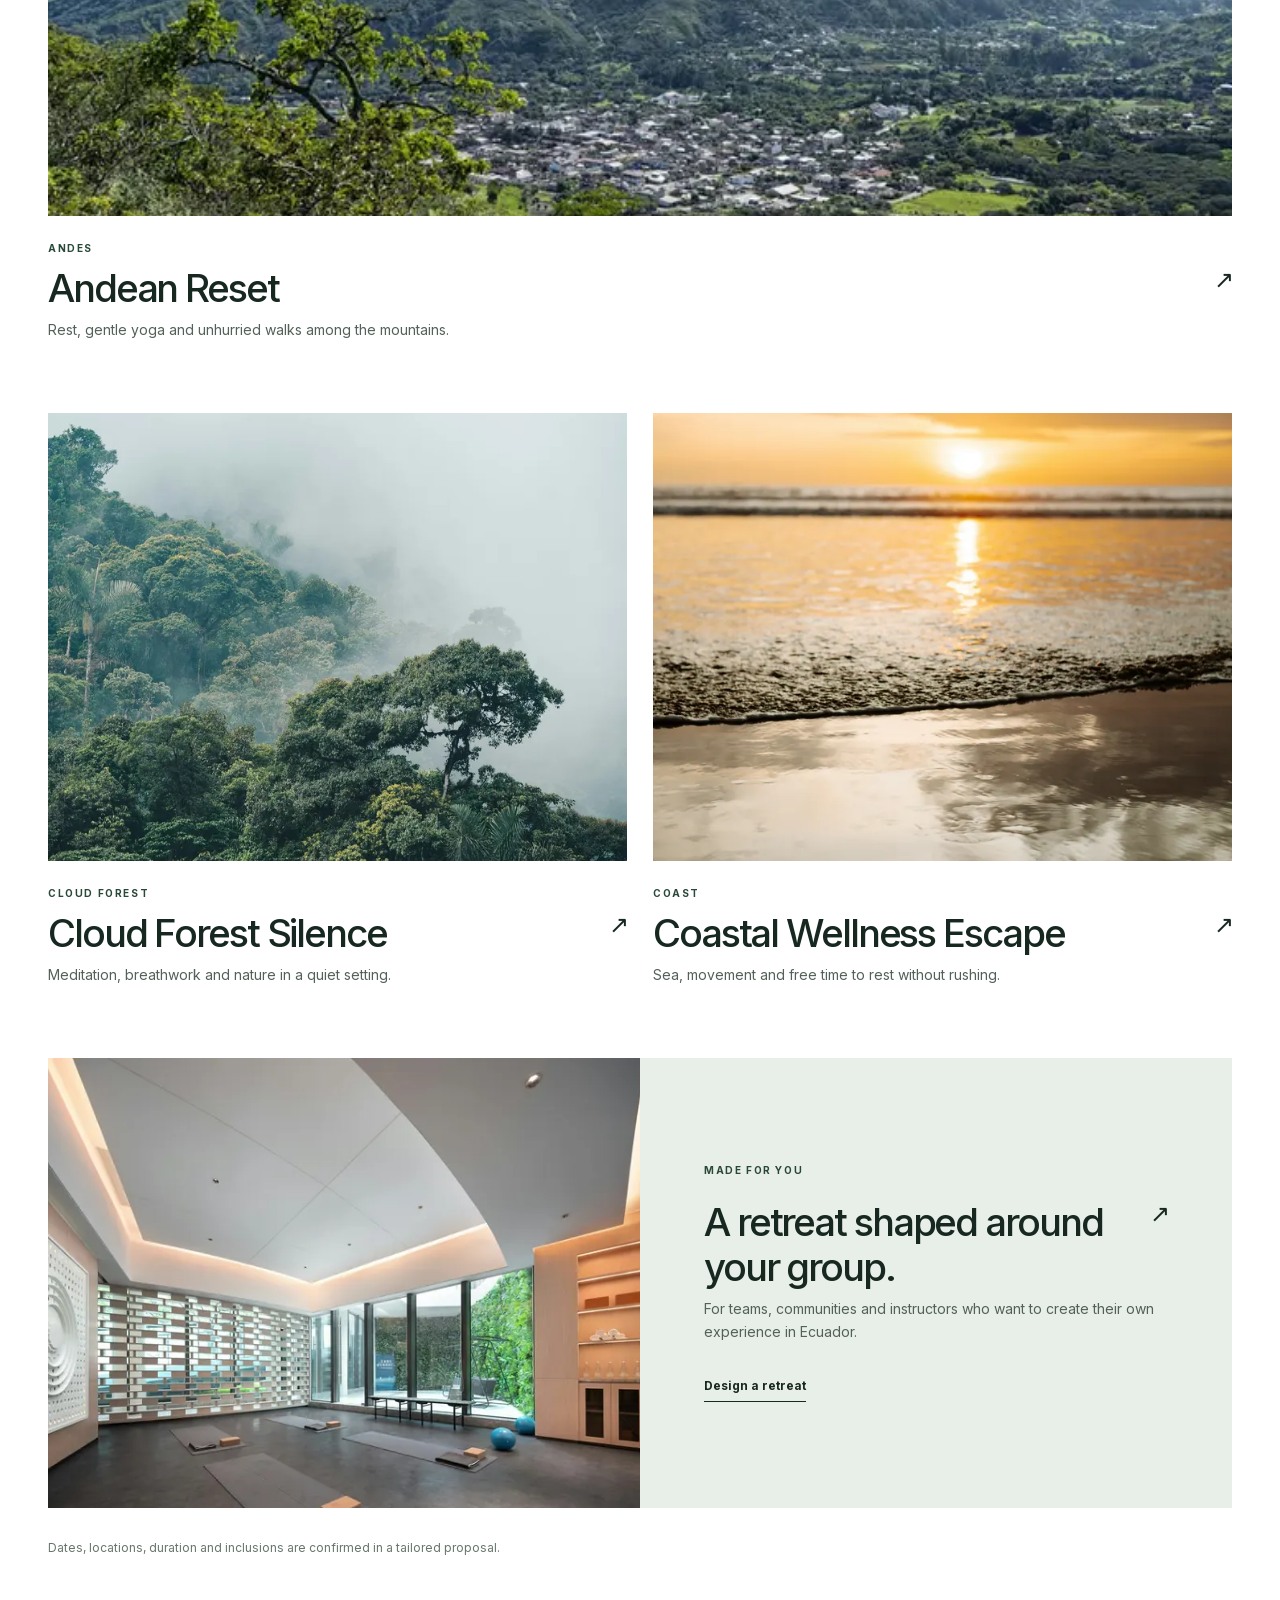
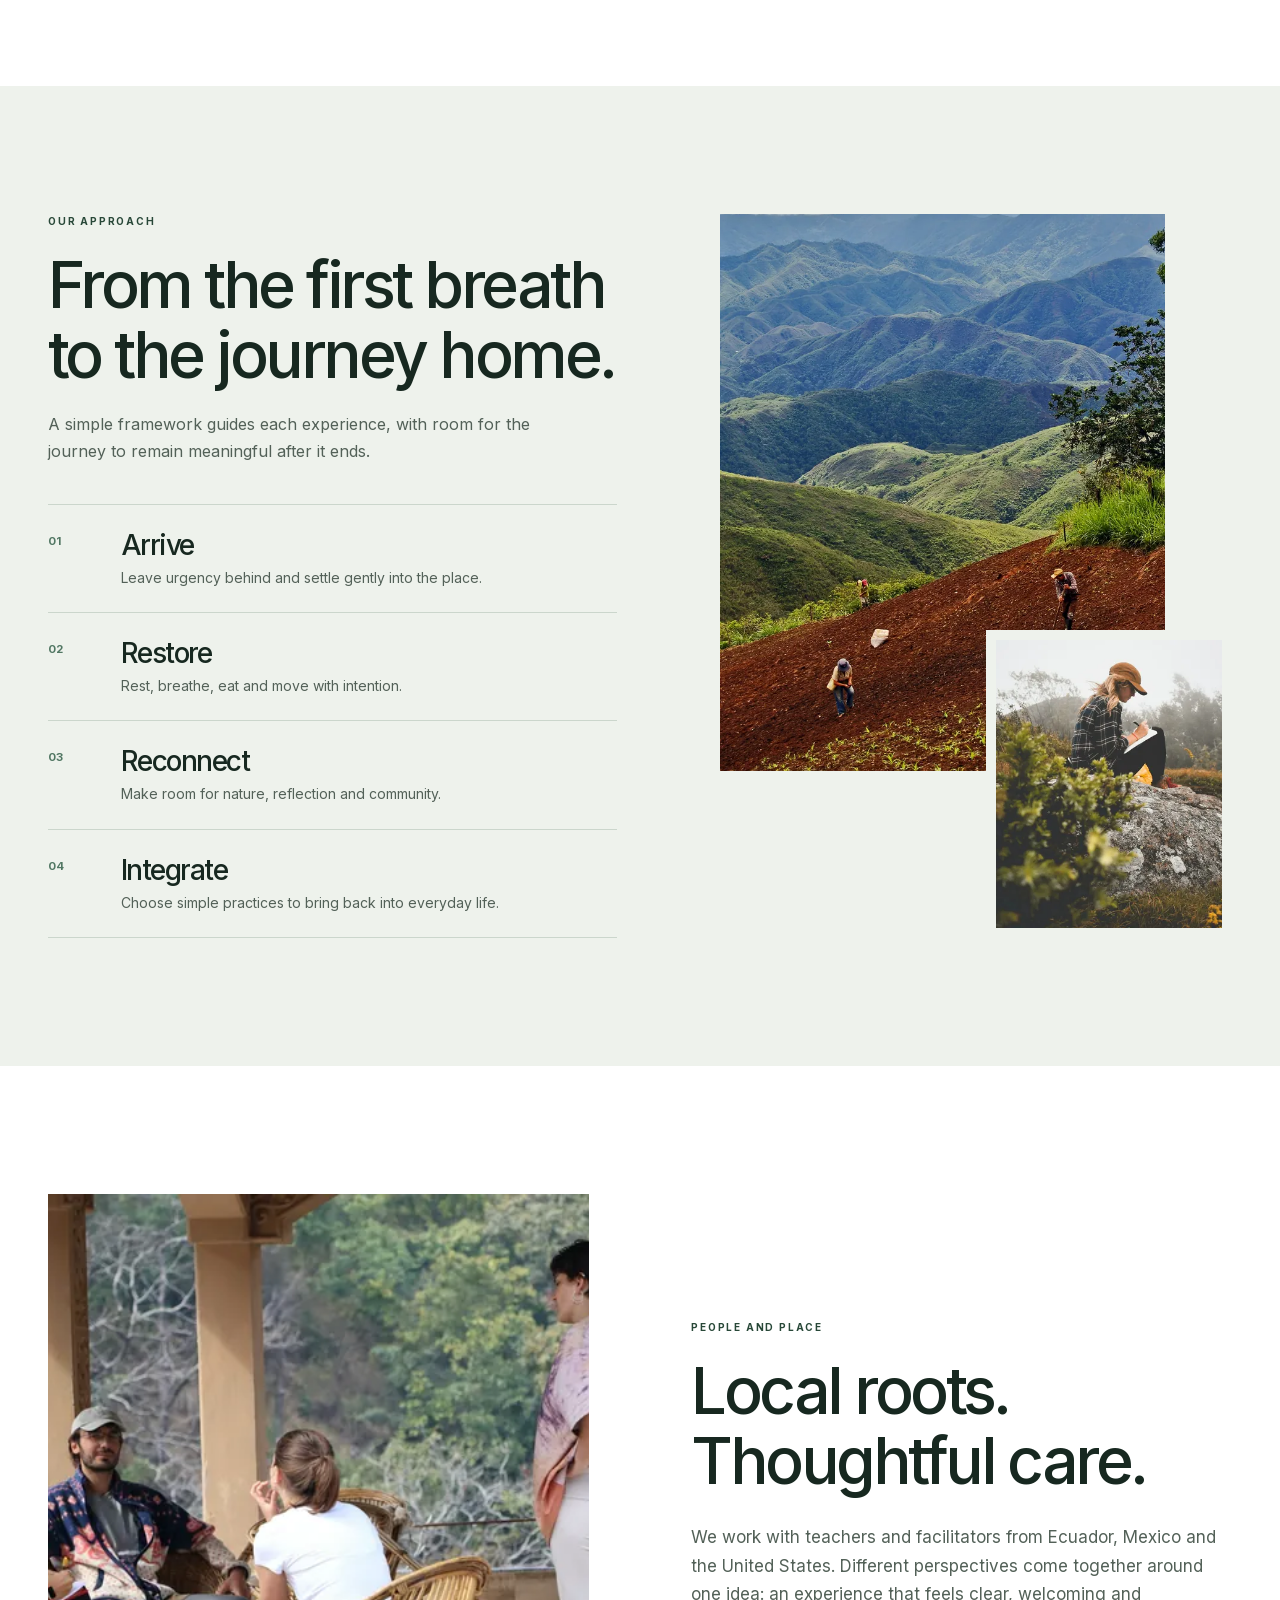
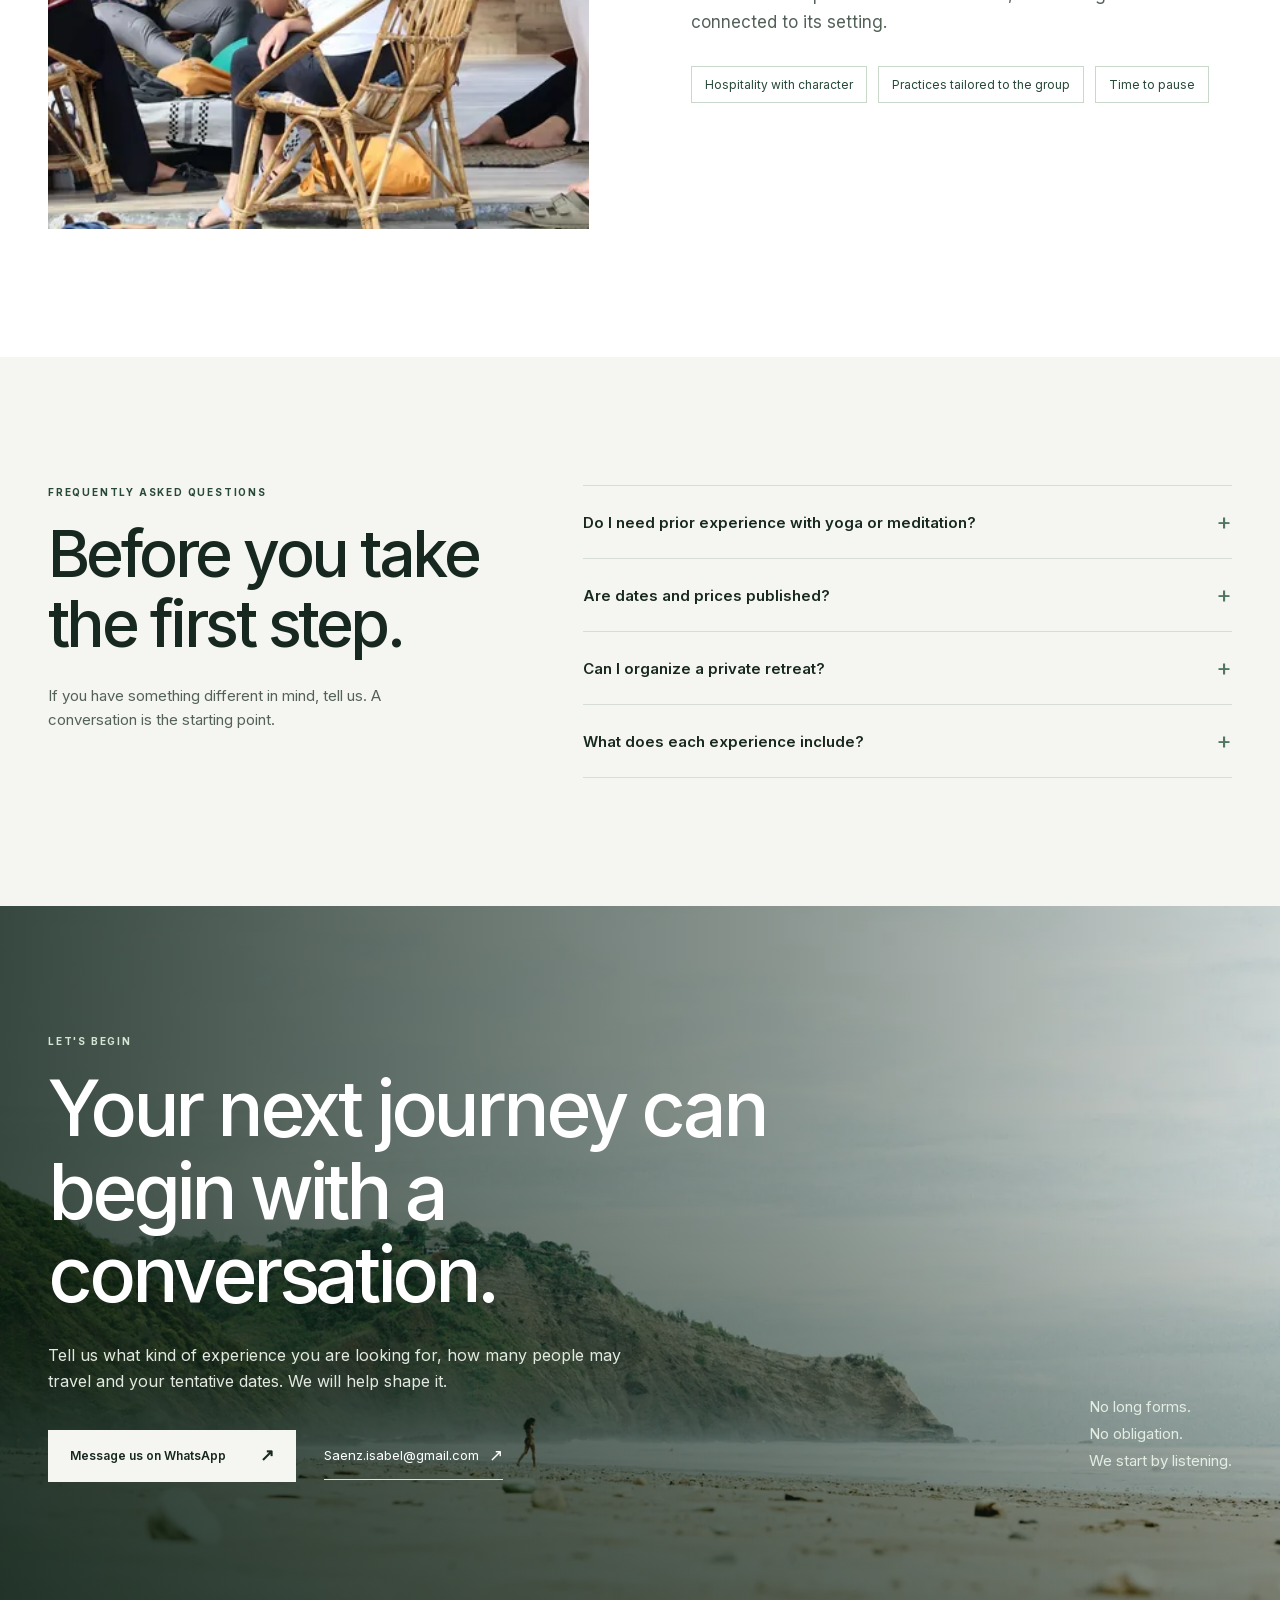
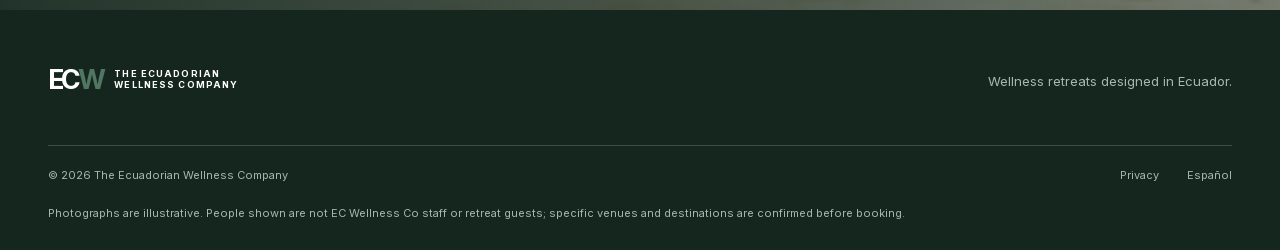
==== commit 176a9b6e: "Redesign bilingual wellness site with licensed photography" ====
--- a/en/index.html
+++ b/en/index.html
@@ -15,16 +15,17 @@
   <meta property="og:url" content="https://ecwellnessco.org/en/">
   <meta property="og:title" content="Wellness retreats in Ecuador | The Ecuadorian Wellness Company">
   <meta property="og:description" content="Room to slow down. Retreats shaped around rest, movement and Ecuador's natural landscapes.">
-  <meta property="og:image" content="https://ecwellnessco.org/assets/andes-1536.webp">
-  <meta property="og:image:alt" content="Editorial view of an Andean landscape at sunrise">
+  <meta property="og:image" content="https://ecwellnessco.org/assets/images/social-preview.webp">
+  <meta property="og:image:width" content="1200"><meta property="og:image:height" content="630">
+  <meta property="og:image:alt" content="Mountain landscape in the Ecuadorian Andes">
   <meta name="twitter:card" content="summary_large_image">
   <meta name="twitter:title" content="Wellness retreats in Ecuador">
   <meta name="twitter:description" content="Rest, yoga, meditation and nature in experiences designed in Ecuador.">
-  <meta name="twitter:image" content="https://ecwellnessco.org/assets/andes-1536.webp">
+  <meta name="twitter:image" content="https://ecwellnessco.org/assets/images/social-preview.webp">
   <link rel="icon" type="image/svg+xml" href="/assets/favicon.svg">
   <link rel="preload" href="/assets/inter-latin.woff2" as="font" type="font/woff2" crossorigin>
-  <link rel="preload" as="image" href="/assets/andes-1536.webp" imagesrcset="/assets/andes-768.webp 768w, /assets/andes-1536.webp 1536w" imagesizes="(max-width: 760px) 100vw, 54vw">
-  <link rel="stylesheet" href="/styles.css?v=3">
+  <link rel="preload" as="image" href="/assets/images/andes-hero-1440.webp" imagesrcset="/assets/images/andes-hero-720.webp 720w, /assets/images/andes-hero-1440.webp 1440w" imagesizes="100vw">
+  <link rel="stylesheet" href="/styles.css?v=5">
   <script type="application/ld+json">{"@context":"https://schema.org","@type":"Organization","name":"The Ecuadorian Wellness Company","url":"https://ecwellnessco.org/","description":"Designing wellness retreats in Ecuador with yoga, meditation and nature.","email":"Saenz.isabel@gmail.com","telephone":"+1-415-316-3892","areaServed":{"@type":"Country","name":"Ecuador"},"contactPoint":{"@type":"ContactPoint","contactType":"customer service","telephone":"+1-415-316-3892","email":"Saenz.isabel@gmail.com","availableLanguage":["Spanish","English"]}}</script>
   <script type="application/ld+json">{"@context":"https://schema.org","@type":"FAQPage","mainEntity":[{"@type":"Question","name":"Do I need prior experience with yoga or meditation?","acceptedAnswer":{"@type":"Answer","text":"No. Practices are adapted to the group and can suit beginners."}},{"@type":"Question","name":"Are dates and prices published?","acceptedAnswer":{"@type":"Answer","text":"Dates, locations, prices and details are confirmed directly based on the retreat and group size."}},{"@type":"Question","name":"Can I organize a private retreat?","acceptedAnswer":{"@type":"Answer","text":"Yes. Private experiences can be designed for groups, visiting instructors, teams or communities."}}]}</script>
 </head>
@@ -39,24 +40,21 @@
     <nav class="mobile-nav" id="mobile-nav" aria-label="Mobile navigation" hidden><a href="#experiencia">The experience</a><a href="#retiros">Retreats</a><a href="#metodo">Our approach</a><a href="#preguntas">Questions</a><a href="#contacto">Let's talk</a></nav>
   </header>
   <main id="contenido">
-    <section class="hero shell" aria-labelledby="hero-title">
-      <div class="hero-copy reveal"><p class="eyebrow"><span class="eyebrow-line"></span> WELLNESS RETREATS IN ECUADOR</p><h1 id="hero-title">Wellness begins when you return to <em>your own rhythm.</em></h1><p class="hero-lead">Retreats that bring together rest, mindful movement and nature to make room for what matters.</p><div class="hero-actions"><a class="button button-dark" href="#retiros">Explore retreats <span aria-hidden="true">↗</span></a><a class="text-link" href="#metodo">Discover our approach <span aria-hidden="true">↗</span></a></div><p class="hero-note">Designed in Ecuador. Made to stay with you beyond the journey.</p></div>
-      <figure class="hero-media reveal"><img src="/assets/andes-1536.webp" srcset="/assets/andes-768.webp 768w, /assets/andes-1536.webp 1536w" sizes="(max-width: 760px) 100vw, 54vw" width="1536" height="1024" fetchpriority="high" alt="Editorial view of the Andes at sunrise from a stone terrace"><figcaption>A new starting point, in Ecuador.</figcaption></figure>
+    <section class="hero" aria-labelledby="hero-title">
+      <div class="hero-photo"><img src="/assets/images/andes-hero-1440.webp" srcset="/assets/images/andes-hero-720.webp 720w, /assets/images/andes-hero-1440.webp 1440w" sizes="100vw" width="1440" height="2160" fetchpriority="high" alt="Highland grasses and mountains in Ecuador"></div>
+      <div class="hero-shade"></div>
+      <div class="shell hero-inner reveal"><p class="eyebrow">WELLNESS RETREATS IN ECUADOR</p><h1 id="hero-title">Wellness begins when you return to <em>your own rhythm.</em></h1><p class="hero-lead">Retreats that bring together rest, mindful movement and nature to make room for what matters.</p><div class="hero-actions"><a class="button button-light" href="#retiros">Explore retreats <span aria-hidden="true">↗</span></a><a class="text-link" href="#metodo">Discover our approach <span aria-hidden="true">↗</span></a></div></div>
     </section>
-    <section class="introduction section-pad" id="experiencia" aria-labelledby="intro-title"><div class="shell intro-grid"><p class="eyebrow reveal"><span class="eyebrow-line"></span> A DIFFERENT WAY TO PAUSE</p><div class="reveal"><h2 id="intro-title" class="statement">Less on the itinerary.<br><span>More room for you.</span></h2><p>Some journeys fill every hour. We design experiences with time to sleep, move, breathe and connect with a place. Every element has a purpose; none compete for your attention.</p></div></div></section>
-    <section class="pillars section-pad" aria-labelledby="pillars-title"><div class="shell pillars-layout"><figure class="pillars-image reveal"><img src="/assets/hacienda-1122.webp" srcset="/assets/hacienda-560.webp 560w, /assets/hacienda-1122.webp 1122w" sizes="(max-width: 760px) 100vw, 42vw" width="1122" height="1402" loading="lazy" decoding="async" alt="Warm hacienda interior overlooking green mountains"></figure><div class="pillars-copy"><p class="eyebrow reveal"><span class="eyebrow-line"></span> THE EXPERIENCE</p><h2 id="pillars-title" class="section-title reveal">Wellness felt in every detail.</h2><p class="section-lead reveal">A considered experience combining guided practices with the time and quiet so often missing.</p><div class="pillar-list"><article class="pillar reveal"><span>01</span><div><h3>True rest</h3><p>Room to slow down and restore energy without a packed schedule.</p></div></article><article class="pillar reveal"><span>02</span><div><h3>Mindful movement</h3><p>Yoga, mobility and breathwork adapted to each group.</p></div></article><article class="pillar reveal"><span>03</span><div><h3>Mental clarity</h3><p>Meditation, quiet and journaling to listen more closely.</p></div></article><article class="pillar reveal"><span>04</span><div><h3>Connection to place</h3><p>Landscapes, food and hospitality that give the journey its identity.</p></div></article></div></div></div></section>
-    <section class="retreats section-pad" id="retiros" aria-labelledby="retreats-title"><div class="shell"><div class="section-heading reveal"><div><p class="eyebrow"><span class="eyebrow-line"></span> EXPLORE THE RETREATS</p><h2 id="retreats-title" class="section-title">A place for every way back.</h2></div><p>Andes, cloud forest or coast. Each experience is a starting point we can adapt to your dates, your group and what you need.</p></div><div class="retreat-grid">
-      <article class="retreat-card retreat-card-large reveal"><a href="#contacto" aria-label="Ask about Andean Reset"><div class="retreat-image"><img src="/assets/andes-768.webp" srcset="/assets/andes-768.webp 768w, /assets/andes-1536.webp 1536w" sizes="(max-width: 760px) 100vw, 50vw" width="1536" height="1024" loading="lazy" decoding="async" alt="Andean mountains at sunrise"></div><div class="retreat-info"><span>01 / ANDES</span><h3>Andean Reset <span aria-hidden="true">↗</span></h3><p>Rest, gentle yoga and unhurried walks among the mountains.</p></div></a></article>
-      <article class="retreat-card reveal"><a href="#contacto" aria-label="Ask about Cloud Forest Silence"><div class="retreat-image"><img src="/assets/yoga-768.webp" srcset="/assets/yoga-768.webp 768w, /assets/yoga-1536.webp 1536w" sizes="(max-width: 760px) 100vw, 40vw" width="1536" height="1024" loading="lazy" decoding="async" alt="Guided practice overlooking a cloud forest"></div><div class="retreat-info"><span>02 / CLOUD FOREST</span><h3>Cloud Forest Silence <span aria-hidden="true">↗</span></h3><p>Meditation, breathwork and nature in a quiet setting.</p></div></a></article>
-      <article class="retreat-card reveal"><a href="#contacto" aria-label="Ask about Coastal Wellness Escape"><div class="retreat-image"><img src="/assets/costa-768.webp" srcset="/assets/costa-768.webp 768w, /assets/costa-1536.webp 1536w" sizes="(max-width: 760px) 100vw, 40vw" width="1536" height="1024" loading="lazy" decoding="async" alt="Peaceful terrace overlooking Ecuador's coast"></div><div class="retreat-info"><span>03 / COAST</span><h3>Coastal Wellness Escape <span aria-hidden="true">↗</span></h3><p>Sea, movement and free time to rest without rushing.</p></div></a></article>
-      <article class="retreat-card retreat-private reveal"><a href="#contacto" aria-label="Ask about a private retreat"><div class="private-inner"><span>04 / MADE FOR YOU</span><h3>A retreat shaped around your group.</h3><p>For teams, communities and instructors who want to create their own experience in Ecuador.</p><strong>Design a retreat <span aria-hidden="true">↗</span></strong></div></a></article>
-    </div><p class="retreat-disclaimer">Dates, locations, duration and inclusions are confirmed in a tailored proposal.</p></div></section>
-    <section class="method section-pad" id="metodo" aria-labelledby="method-title"><div class="shell method-grid"><div class="method-heading reveal"><p class="eyebrow"><span class="eyebrow-line"></span> OUR APPROACH</p><h2 id="method-title" class="section-title">From the first breath to the journey home.</h2><p>A simple framework guides each experience, with room for the journey to remain meaningful after it ends.</p></div><div class="method-steps"><article class="method-step reveal"><span>01</span><div><h3>Arrive</h3><p>Leave urgency behind and settle gently into the place.</p></div></article><article class="method-step reveal"><span>02</span><div><h3>Restore</h3><p>Rest, breathe, eat and move with intention.</p></div></article><article class="method-step reveal"><span>03</span><div><h3>Reconnect</h3><p>Make room for nature, reflection and community.</p></div></article><article class="method-step reveal"><span>04</span><div><h3>Integrate</h3><p>Choose simple practices to bring back into everyday life.</p></div></article></div></div></section>
-    <section class="people section-pad" aria-labelledby="people-title"><div class="shell people-grid"><div class="reveal"><p class="eyebrow"><span class="eyebrow-line"></span> PEOPLE AND PLACE</p><h2 id="people-title" class="section-title">Local roots. Thoughtful care.</h2></div><div class="people-content reveal"><p>We work with teachers and facilitators from Ecuador, Mexico and the United States. Different perspectives come together around one idea: an experience that feels clear, welcoming and connected to its setting.</p><div class="people-notes"><span>Hospitality with character</span><span>Practices tailored to the group</span><span>Time to pause</span></div></div></div></section>
-    <section class="faq section-pad" id="preguntas" aria-labelledby="faq-title"><div class="shell faq-grid"><div class="reveal"><p class="eyebrow"><span class="eyebrow-line"></span> FREQUENTLY ASKED QUESTIONS</p><h2 id="faq-title" class="section-title">Before you take the first step.</h2><p>If you have something different in mind, tell us. A conversation is the starting point.</p></div><div class="faq-list reveal"><details><summary>Do I need prior experience with yoga or meditation?<span aria-hidden="true">+</span></summary><p>No. Practices are adapted to the group and can suit beginners.</p></details><details><summary>Are dates and prices published?<span aria-hidden="true">+</span></summary><p>Dates, locations, prices and details are confirmed directly based on the retreat and group size.</p></details><details><summary>Can I organize a private retreat?<span aria-hidden="true">+</span></summary><p>Yes. We can design private experiences for groups, visiting instructors, teams or communities.</p></details><details><summary>What does each experience include?<span aria-hidden="true">+</span></summary><p>It depends on the program, location and group. We will share a proposal with inclusions and logistics before you book.</p></details></div></div></section>
-    <section class="contact section-pad" id="contacto" aria-labelledby="contact-title"><div class="shell contact-grid"><div class="reveal"><p class="eyebrow"><span class="eyebrow-line"></span> LET'S BEGIN</p><h2 id="contact-title">Your next journey can begin with a conversation.</h2><p>Tell us what kind of experience you are looking for, how many people may travel and your tentative dates. We will help shape it.</p><div class="contact-actions"><a class="button button-light" href="https://wa.me/14153163892?text=Hello%2C%20I%20would%20like%20to%20learn%20about%20The%20Ecuadorian%20Wellness%20Company%20retreats." target="_blank" rel="noopener noreferrer">Message us on WhatsApp <span aria-hidden="true">↗</span></a><a class="contact-email" href="mailto:Saenz.isabel@gmail.com">Saenz.isabel@gmail.com <span aria-hidden="true">↗</span></a></div></div><p class="contact-aside reveal">No long forms.<br>No obligation.<br>We start by listening.</p></div></section>
+    <section class="introduction section-pad" id="experiencia" aria-labelledby="intro-title"><div class="shell intro-grid"><div class="intro-copy reveal"><p class="eyebrow">A DIFFERENT WAY TO PAUSE</p><h2 id="intro-title" class="statement">Less on the itinerary.<br><span>More room for you.</span></h2><p>Some journeys fill every hour. We design experiences with time to sleep, move, breathe and connect with a place. Every element has a purpose; none compete for your attention.</p><p class="intro-note">Designed in Ecuador. Made to stay with you beyond the journey.</p></div><figure class="intro-image reveal"><img src="/assets/images/forest-person-1440.webp" srcset="/assets/images/forest-person-720.webp 720w, /assets/images/forest-person-1440.webp 1440w" sizes="(max-width: 900px) 100vw, 50vw" width="1440" height="1800" loading="lazy" decoding="async" alt="Person practicing yoga facing a forest"></figure></div></section>
+    <section class="landscape-band" aria-label="Wellness felt in every detail."><div class="landscape-photo"><img src="/assets/images/forest-waterfall-1440.webp" srcset="/assets/images/forest-waterfall-720.webp 720w, /assets/images/forest-waterfall-1440.webp 1440w" sizes="100vw" width="1440" height="960" loading="lazy" decoding="async" alt="Waterfall in green forested mountains"></div><div class="landscape-shade"></div><div class="shell landscape-copy reveal"><p class="eyebrow">THE EXPERIENCE</p><h2 id="pillars-title">Wellness felt in every detail.</h2></div></section>
+    <section class="pillars section-pad" aria-labelledby="pillars-title"><div class="shell"><p class="section-intro reveal">A considered experience combining guided practices with the time and quiet so often missing.</p><div class="pillar-grid"><article class="pillar-story reveal"><div class="pillar-photo"><img src="/assets/images/rest-nook-1440.webp" srcset="/assets/images/rest-nook-720.webp 720w, /assets/images/rest-nook-1440.webp 1440w" sizes="(max-width: 900px) 100vw, 50vw" width="1440" height="2160" loading="lazy" decoding="async" alt="Quiet reading nook with a chair and plants"></div><div class="pillar-text"><span class="story-number">01</span><h3>True rest</h3><p>Room to slow down and restore energy without a packed schedule.</p></div></article><article class="pillar-story reveal"><div class="pillar-photo"><img src="/assets/images/yoga-silhouette-1440.webp" srcset="/assets/images/yoga-silhouette-720.webp 720w, /assets/images/yoga-silhouette-1440.webp 1440w" sizes="(max-width: 900px) 100vw, 50vw" width="1440" height="908" loading="lazy" decoding="async" alt="Person practicing yoga at sunset"></div><div class="pillar-text"><span class="story-number">02</span><h3>Mindful movement</h3><p>Yoga, mobility and breathwork adapted to each group.</p></div></article><article class="pillar-story reveal"><div class="pillar-photo"><img src="/assets/images/meditation-1440.webp" srcset="/assets/images/meditation-720.webp 720w, /assets/images/meditation-1440.webp 1440w" sizes="(max-width: 900px) 100vw, 50vw" width="1440" height="1674" loading="lazy" decoding="async" alt="Person meditating outdoors"></div><div class="pillar-text"><span class="story-number">03</span><h3>Mental clarity</h3><p>Meditation, quiet and journaling to listen more closely.</p></div></article><article class="pillar-story reveal"><div class="pillar-photo"><img src="/assets/images/food-preparation-1440.webp" srcset="/assets/images/food-preparation-720.webp 720w, /assets/images/food-preparation-1440.webp 1440w" sizes="(max-width: 900px) 100vw, 50vw" width="1440" height="2160" loading="lazy" decoding="async" alt="Preparation of fresh food"></div><div class="pillar-text"><span class="story-number">04</span><h3>Connection to place</h3><p>Landscapes, food and hospitality that give the journey its identity.</p></div></article></div></div></section>
+    <section class="retreats section-pad" id="retiros" aria-labelledby="retreats-title"><div class="shell"><div class="section-heading reveal"><p class="eyebrow">EXPLORE THE RETREATS</p><h2 id="retreats-title" class="section-title">A place for every way back.</h2><p>Andes, cloud forest or coast. Each experience is a starting point we can adapt to your dates, your group and what you need.</p></div><div class="retreat-grid"><article class="retreat-card reveal"><a href="#contacto" aria-label="Ask about Andean Reset"><div class="retreat-image"><img src="/assets/images/andes-village-1440.webp" srcset="/assets/images/andes-village-720.webp 720w, /assets/images/andes-village-1440.webp 1440w" sizes="(max-width: 900px) 100vw, 48vw" width="1440" height="960" loading="lazy" decoding="async" alt="Andean mountain landscape in Ecuador"></div><div class="retreat-info"><span>ANDES</span><h3>Andean Reset<span aria-hidden="true">↗</span></h3><p>Rest, gentle yoga and unhurried walks among the mountains.</p></div></a></article><article class="retreat-card reveal"><a href="#contacto" aria-label="Ask about Cloud Forest Silence"><div class="retreat-image"><img src="/assets/images/cloud-forest-1440.webp" srcset="/assets/images/cloud-forest-720.webp 720w, /assets/images/cloud-forest-1440.webp 1440w" sizes="(max-width: 900px) 100vw, 48vw" width="1440" height="2160" loading="lazy" decoding="async" alt="Trees in a misty cloud forest"></div><div class="retreat-info"><span>CLOUD FOREST</span><h3>Cloud Forest Silence<span aria-hidden="true">↗</span></h3><p>Meditation, breathwork and nature in a quiet setting.</p></div></a></article><article class="retreat-card reveal"><a href="#contacto" aria-label="Ask about Coastal Wellness Escape"><div class="retreat-image"><img src="/assets/images/coast-sunset-1440.webp" srcset="/assets/images/coast-sunset-720.webp 720w, /assets/images/coast-sunset-1440.webp 1440w" sizes="(max-width: 900px) 100vw, 48vw" width="1440" height="2160" loading="lazy" decoding="async" alt="Ecuadorian beach at sunset"></div><div class="retreat-info"><span>COAST</span><h3>Coastal Wellness Escape<span aria-hidden="true">↗</span></h3><p>Sea, movement and free time to rest without rushing.</p></div></a></article><article class="retreat-card retreat-private reveal"><a href="#contacto" aria-label="Design a retreat"><div class="retreat-image"><img src="/assets/images/yoga-studio-1440.webp" srcset="/assets/images/yoga-studio-720.webp 720w, /assets/images/yoga-studio-1440.webp 1440w" sizes="(max-width: 900px) 100vw, 48vw" width="1440" height="960" loading="lazy" decoding="async" alt="Sunlit room prepared for yoga practice"></div><div class="retreat-info"><span>MADE FOR YOU</span><h3>A retreat shaped around your group.<span aria-hidden="true">↗</span></h3><p>For teams, communities and instructors who want to create their own experience in Ecuador.</p><strong>Design a retreat</strong></div></a></article></div><p class="retreat-disclaimer">Dates, locations, duration and inclusions are confirmed in a tailored proposal.</p></div></section>
+    <section class="method section-pad" id="metodo" aria-labelledby="method-title"><div class="shell method-grid"><div class="method-content"><div class="method-heading reveal"><p class="eyebrow">OUR APPROACH</p><h2 id="method-title" class="section-title">From the first breath to the journey home.</h2><p>A simple framework guides each experience, with room for the journey to remain meaningful after it ends.</p></div><div class="method-steps"><article class="method-step reveal"><span>01</span><div><h3>Arrive</h3><p>Leave urgency behind and settle gently into the place.</p></div></article><article class="method-step reveal"><span>02</span><div><h3>Restore</h3><p>Rest, breathe, eat and move with intention.</p></div></article><article class="method-step reveal"><span>03</span><div><h3>Reconnect</h3><p>Make room for nature, reflection and community.</p></div></article><article class="method-step reveal"><span>04</span><div><h3>Integrate</h3><p>Choose simple practices to bring back into everyday life.</p></div></article></div></div><div class="method-photos"><figure class="method-walk reveal"><img src="/assets/images/mountain-walk-1440.webp" srcset="/assets/images/mountain-walk-720.webp 720w, /assets/images/mountain-walk-1440.webp 1440w" sizes="(max-width: 900px) 100vw, 50vw" width="1440" height="2160" loading="lazy" decoding="async" alt="People walking through the Ecuadorian mountains"></figure><figure class="method-journal reveal"><img src="/assets/images/journaling-1440.webp" srcset="/assets/images/journaling-720.webp 720w, /assets/images/journaling-1440.webp 1440w" sizes="(max-width: 900px) 100vw, 50vw" width="1440" height="960" loading="lazy" decoding="async" alt="Person writing outdoors among trees"></figure></div></div></section>
+    <section class="people section-pad" aria-labelledby="people-title"><div class="shell people-grid"><figure class="people-image reveal"><img src="/assets/images/group-porch-1440.webp" srcset="/assets/images/group-porch-720.webp 720w, /assets/images/group-porch-1440.webp 1440w" sizes="(max-width: 900px) 100vw, 50vw" width="1440" height="960" loading="lazy" decoding="async" alt="People in conversation on a porch"></figure><div class="people-content reveal"><p class="eyebrow">PEOPLE AND PLACE</p><h2 id="people-title" class="section-title">Local roots. Thoughtful care.</h2><p>We work with teachers and facilitators from Ecuador, Mexico and the United States. Different perspectives come together around one idea: an experience that feels clear, welcoming and connected to its setting.</p><div class="people-notes"><span>Hospitality with character</span><span>Practices tailored to the group</span><span>Time to pause</span></div></div></div></section>
+    <section class="faq section-pad" id="preguntas" aria-labelledby="faq-title"><div class="shell faq-grid"><div class="reveal"><p class="eyebrow">FREQUENTLY ASKED QUESTIONS</p><h2 id="faq-title" class="section-title">Before you take the first step.</h2><p>If you have something different in mind, tell us. A conversation is the starting point.</p></div><div class="faq-list reveal"><details><summary>Do I need prior experience with yoga or meditation?<span aria-hidden="true">+</span></summary><p>No. Practices are adapted to the group and can suit beginners.</p></details><details><summary>Are dates and prices published?<span aria-hidden="true">+</span></summary><p>Dates, locations, prices and details are confirmed directly based on the retreat and group size.</p></details><details><summary>Can I organize a private retreat?<span aria-hidden="true">+</span></summary><p>Yes. We can design private experiences for groups, visiting instructors, teams or communities.</p></details><details><summary>What does each experience include?<span aria-hidden="true">+</span></summary><p>It depends on the program, location and group. We will share a proposal with inclusions and logistics before you book.</p></details></div></div></section>
+    <section class="contact" id="contacto" aria-labelledby="contact-title"><div class="contact-photo"><img src="/assets/images/coast-walk-1440.webp" srcset="/assets/images/coast-walk-720.webp 720w, /assets/images/coast-walk-1440.webp 1440w" sizes="100vw" width="1440" height="2160" loading="lazy" decoding="async" alt="Person walking along an Ecuadorian beach"></div><div class="contact-shade"></div><div class="shell contact-grid"><div class="reveal"><p class="eyebrow">LET'S BEGIN</p><h2 id="contact-title">Your next journey can begin with a conversation.</h2><p>Tell us what kind of experience you are looking for, how many people may travel and your tentative dates. We will help shape it.</p><div class="contact-actions"><a class="button button-light" href="https://wa.me/14153163892?text=Hello%2C%20I%20would%20like%20to%20learn%20about%20The%20Ecuadorian%20Wellness%20Company%20retreats." target="_blank" rel="noopener noreferrer">Message us on WhatsApp <span aria-hidden="true">↗</span></a><a class="contact-email" href="mailto:Saenz.isabel@gmail.com">Saenz.isabel@gmail.com <span aria-hidden="true">↗</span></a></div></div><p class="contact-aside reveal">No long forms.<br>No obligation.<br>We start by listening.</p></div></section>
   </main>
-  <footer class="site-footer"><div class="shell footer-top"><a class="brand" href="/en/" aria-label="The Ecuadorian Wellness Company, home"><span class="brand-mark">EC<span>W</span></span><span class="brand-name">THE ECUADORIAN<br>WELLNESS COMPANY</span></a><p>Wellness retreats designed in Ecuador.</p></div><div class="shell footer-bottom"><span>© <span id="year">2026</span> The Ecuadorian Wellness Company</span><div><a href="/en/privacy.html">Privacy</a><a href="/" lang="es" hreflang="es">Español</a></div></div><p class="shell image-note">Images are editorial representations of the experience. Specific venues and destinations are confirmed before booking.</p></footer>
-  <script src="/main.js?v=2" defer></script>
+  <footer class="site-footer"><div class="shell footer-top"><a class="brand" href="/en/" aria-label="The Ecuadorian Wellness Company, home"><span class="brand-mark">EC<span>W</span></span><span class="brand-name">THE ECUADORIAN<br>WELLNESS COMPANY</span></a><p>Wellness retreats designed in Ecuador.</p></div><div class="shell footer-bottom"><span>© <span id="year">2026</span> The Ecuadorian Wellness Company</span><div><a href="/en/privacy.html">Privacy</a><a href="/" lang="es" hreflang="es">Español</a></div></div><p class="shell image-note">Photographs are illustrative. People shown are not EC Wellness Co staff or retreat guests; specific venues and destinations are confirmed before booking.</p></footer>
+  <script src="/main.js?v=4" defer></script>
 </body>
 </html>
--- a/styles.css
+++ b/styles.css
@@ -1,1217 +1,180 @@
-@font-face {
-  font-family:Inter;
-  font-style:normal;
-  font-weight:400 700;
-  font-display:swap;
-  src:url(/assets/inter-latin.woff2) format("woff2")
+@font-face{font-family:Inter;src:url('/assets/inter-latin.woff2') format('woff2');font-style:normal;font-weight:400 700;font-display:swap}
+:root{--paper:#f5f6f1;--ink:#172820;--muted:#536158;--line:#d5ddd5;--accent:#517763;--accent-dark:#284838;--width:1360px;--ease:cubic-bezier(.22,1,.36,1)}
+*{box-sizing:border-box}
+html{scroll-behavior:smooth;scroll-padding-top:86px}
+body{margin:0;background:var(--paper);color:var(--ink);font-family:Inter,Arial,sans-serif;-webkit-font-smoothing:antialiased}
+body.menu-open{overflow:hidden}
+img{display:block;max-width:100%}
+figure,h1,h2,h3,p{margin:0}
+a{color:inherit;text-decoration:none}
+button{font:inherit}
+h1,h2,h3{letter-spacing:-.055em}
+p{line-height:1.65}
+::selection{background:#dbe8dd;color:var(--ink)}
+:focus-visible{outline:3px solid #a4cfac;outline-offset:4px}
+.shell{width:min(calc(100% - 96px),var(--width));margin-inline:auto}
+.section-pad{padding-block:clamp(88px,10vw,148px)}
+.skip-link{position:fixed;z-index:100;top:-70px;left:16px;padding:12px 18px;background:var(--ink);color:#fff}
+.skip-link:focus{top:16px}
+.site-header{position:sticky;z-index:50;top:0;background:rgba(245,246,241,.96);border-bottom:1px solid rgba(23,40,32,.1);backdrop-filter:blur(16px)}
+.header-inner{height:76px;display:flex;align-items:center;justify-content:space-between;gap:26px}
+.brand{display:inline-flex;align-items:center;gap:12px;flex:none}
+.brand-mark{font-size:27px;font-weight:700;letter-spacing:-.12em;line-height:1}
+.brand-mark span{color:var(--accent)}
+.brand-name{font-size:9px;font-weight:700;line-height:1.25;letter-spacing:.125em}
+.desktop-nav{display:flex;gap:clamp(18px,2.5vw,40px);align-items:center}
+.desktop-nav a,.language-link{font-size:12px;font-weight:600;transition:color .25s}
+.desktop-nav a:hover,.language-link:hover{color:var(--accent)}
+.header-actions{display:flex;gap:23px;align-items:center}
+.button{min-height:52px;display:inline-flex;align-items:center;justify-content:space-between;gap:34px;padding:0 21px;border:1px solid transparent;font-size:12px;font-weight:600;white-space:nowrap;transition:background .25s,color .25s,transform .25s}
+.button:hover{transform:translateY(-2px)}
+.button:active{transform:none}
+.button span,.text-link span,.contact-email span{font-size:17px;line-height:1;transition:transform .25s}
+.button:hover span,.text-link:hover span,.contact-email:hover span{transform:translate(2px,-2px)}
+.button-dark{background:var(--ink);color:#fff}
+.button-dark:hover{background:var(--accent-dark)}
+.button-light{background:#f5f6f1;color:var(--ink)}
+.button-light:hover{background:#fff}
+.header-cta{min-height:40px;gap:26px;padding-inline:17px}
+.menu-toggle{display:none}
+.mobile-nav[hidden]{display:none!important}
+.eyebrow{font-size:10px;font-weight:700;letter-spacing:.18em;line-height:1.4;color:var(--accent-dark)}
+.section-title{max-width:810px;font-size:clamp(44px,5vw,76px);font-weight:500;line-height:1.09}
+.hero{position:relative;isolation:isolate;min-height:min(790px,calc(100svh - 76px));display:flex;align-items:flex-end;overflow:hidden;background:#455d55;color:#fff}
+.hero-photo,.hero-shade,.landscape-photo,.landscape-shade,.contact-photo,.contact-shade{position:absolute;inset:0}
+.hero-photo img,.landscape-photo img,.contact-photo img{width:100%;height:100%;object-fit:cover}
+.hero-photo img{object-position:center 52%}
+.hero-shade{background:linear-gradient(90deg,rgba(8,25,19,.72) 0%,rgba(8,25,19,.37) 55%,rgba(8,25,19,.08) 100%),linear-gradient(0deg,rgba(8,25,19,.42),transparent 48%)}
+.hero-inner{position:relative;z-index:1;padding-block:90px 88px}
+.hero .eyebrow{color:#e7f0e6}
+.hero h1{max-width:890px;margin:23px 0 24px;font-size:clamp(52px,6.1vw,94px);line-height:1.025;font-weight:500;text-wrap:balance}
+.hero h1 em{font-style:normal;color:#c7dac6}
+.hero-lead{max-width:540px;font-size:clamp(16px,1.4vw,19px);color:#f0f3ed}
+.hero-actions{display:flex;align-items:center;gap:28px;flex-wrap:wrap;margin-top:33px}
+.text-link{display:inline-flex;align-items:center;gap:12px;min-height:48px;border-bottom:1px solid currentColor;font-size:12px;font-weight:600}
+.text-link:hover{color:#d4e9d5}
+.introduction{background:#fff}
+.intro-grid{display:grid;grid-template-columns:minmax(0,1fr) minmax(0,.9fr);gap:clamp(60px,8vw,135px);align-items:center}
+.intro-copy{max-width:590px}
+.statement{margin:25px 0 32px;font-size:clamp(48px,5.3vw,82px);font-weight:500;line-height:1.08}
+.statement span{color:#74907b}
+.intro-copy>p:not(.eyebrow){max-width:540px;color:var(--muted);font-size:17px}
+.intro-copy .intro-note{margin-top:30px;font-size:12px!important;font-weight:600;letter-spacing:.02em;color:var(--accent-dark)!important}
+.intro-image{aspect-ratio:4/5;overflow:hidden;background:#d9e1da}
+.intro-image img{width:100%;height:100%;object-fit:cover}
+.landscape-band{position:relative;isolation:isolate;min-height:clamp(430px,48vw,620px);display:flex;align-items:flex-end;overflow:hidden;background:#193529;color:#fff}
+.landscape-photo img{object-position:center 47%}
+.landscape-shade{background:linear-gradient(0deg,rgba(5,23,16,.73),rgba(5,23,16,.03) 73%)}
+.landscape-copy{position:relative;z-index:1;padding-block:60px}
+.landscape-copy .eyebrow{color:#d5e5d6}
+.landscape-copy h2{max-width:850px;margin-top:19px;font-size:clamp(42px,5.6vw,80px);font-weight:500;line-height:1.07}
+.pillars{background:var(--paper)}
+.section-intro{max-width:650px;margin:0 0 60px;font-size:clamp(20px,2.2vw,31px);line-height:1.45;letter-spacing:-.03em}
+.pillar-grid{display:grid;grid-template-columns:repeat(12,1fr);column-gap:24px;row-gap:70px}
+.pillar-story{grid-column:span 7;min-width:0}
+.pillar-story:nth-child(2),.pillar-story:nth-child(3){grid-column:span 5}
+.pillar-story:nth-child(2),.pillar-story:nth-child(4){padding-top:75px}
+.pillar-photo{height:clamp(300px,36vw,540px);overflow:hidden;background:#dae2d8}
+.pillar-story:nth-child(2) .pillar-photo,.pillar-story:nth-child(3) .pillar-photo{height:clamp(280px,32vw,430px)}
+.pillar-photo img{width:100%;height:100%;object-fit:cover;transition:transform .7s var(--ease)}
+.pillar-story:hover .pillar-photo img{transform:scale(1.035)}
+.pillar-text{display:grid;grid-template-columns:54px 1fr;gap:8px 18px;padding-top:22px}
+.story-number{grid-row:span 2;color:var(--accent);font-size:11px;font-weight:700;letter-spacing:.13em;padding-top:8px}
+.pillar-text h3{font-size:clamp(24px,2.8vw,39px);font-weight:500}
+.pillar-text p{max-width:460px;color:var(--muted);font-size:14px}
+.retreats{background:#fff}
+.section-heading{max-width:920px;margin-bottom:55px}
+.section-heading .section-title{margin:20px 0 24px}
+.section-heading>p:last-child{max-width:610px;color:var(--muted);font-size:17px}
+.retreat-grid{display:grid;grid-template-columns:1fr 1fr;gap:72px 26px}
+.retreat-card{min-width:0}
+.retreat-card:first-child{grid-column:span 2}
+.retreat-card>a{display:block;height:100%}
+.retreat-image{height:clamp(340px,35vw,510px);overflow:hidden;background:#d6dfd5}
+.retreat-card:first-child .retreat-image{height:clamp(420px,46vw,610px)}
+.retreat-image img{width:100%;height:100%;object-fit:cover;transition:transform .7s var(--ease)}
+.retreat-card:hover img{transform:scale(1.04)}
+.retreat-info{padding-top:20px}
+.retreat-info>span{color:var(--accent-dark);font-size:10px;font-weight:700;letter-spacing:.16em}
+.retreat-info h3{display:flex;align-items:start;justify-content:space-between;gap:20px;margin:10px 0 8px;font-size:clamp(28px,3vw,43px);font-weight:500;line-height:1.15}
+.retreat-info h3>span{font-size:24px;transition:transform .25s}
+.retreat-card:hover h3>span{transform:translate(3px,-3px)}
+.retreat-info p{max-width:500px;color:var(--muted);font-size:14px}
+.retreat-private{grid-column:span 2;background:#e8eee8}
+.retreat-private>a{display:grid;grid-template-columns:1fr 1fr}
+.retreat-private .retreat-image{height:450px}
+.retreat-private .retreat-info{display:flex;flex-direction:column;align-items:flex-start;justify-content:center;padding:clamp(34px,5vw,86px)}
+.retreat-private .retreat-info h3{max-width:500px;margin-top:24px}
+.retreat-private .retreat-info strong{margin-top:35px;padding-bottom:8px;border-bottom:1px solid currentColor;font-size:12px}
+.retreat-disclaimer{margin-top:30px;color:#67766c;font-size:12px}
+.method{background:#eef2ec}
+.method-grid{display:grid;grid-template-columns:1fr .9fr;gap:clamp(60px,8vw,140px)}
+.method-heading .section-title{margin:22px 0}
+.method-heading>p:last-child{max-width:510px;color:var(--muted);font-size:16px}
+.method-steps{margin-top:40px}
+.method-step{display:grid;grid-template-columns:55px 1fr;gap:18px;padding:23px 0;border-top:1px solid #cbd6cc}
+.method-step:last-child{border-bottom:1px solid #cbd6cc}
+.method-step>span{padding-top:6px;color:var(--accent);font-size:11px;font-weight:700}
+.method-step h3{margin-bottom:4px;font-size:28px;font-weight:500}
+.method-step p{max-width:430px;color:var(--muted);font-size:14px}
+.method-photos{position:relative;padding-bottom:80px}
+.method-walk{width:87%;aspect-ratio:4/5;overflow:hidden;background:#d8e0d7}
+.method-journal{position:absolute;right:0;bottom:0;width:48%;aspect-ratio:4/5;overflow:hidden;border:10px solid #eef2ec;background:#d8e0d7}
+.method-photos img{width:100%;height:100%;object-fit:cover}
+.people{background:#fff}
+.people-grid{display:grid;grid-template-columns:1fr 1fr;gap:clamp(60px,8vw,130px);align-items:center}
+.people-image{aspect-ratio:4/4.7;overflow:hidden;background:#d9e1d7}
+.people-image img{width:100%;height:100%;object-fit:cover}
+.people .section-title{margin:22px 0 28px}
+.people-content>p:not(.eyebrow){max-width:550px;color:var(--muted);font-size:17px}
+.people-notes{display:flex;flex-wrap:wrap;gap:11px;margin-top:30px}
+.people-notes span{border:1px solid #cad8cc;padding:10px 13px;font-size:12px;color:var(--accent-dark)}
+.faq{background:var(--paper)}
+.faq-grid{display:grid;grid-template-columns:.8fr 1.2fr;gap:clamp(60px,8vw,145px)}
+.faq .section-title{margin:20px 0 25px}
+.faq-grid>div:first-child>p:last-child{max-width:380px;color:var(--muted);font-size:15px}
+.faq-list{border-top:1px solid var(--line)}
+.faq details{border-bottom:1px solid var(--line)}
+.faq summary{display:flex;justify-content:space-between;align-items:center;gap:18px;padding:24px 0;cursor:pointer;font-size:15px;font-weight:600;list-style:none}
+.faq summary::-webkit-details-marker{display:none}
+.faq summary span{font-size:24px;font-weight:400;line-height:1;color:var(--accent);transition:transform .25s}
+.faq details[open] summary span{transform:rotate(45deg)}
+.faq details p{max-width:550px;margin:0 0 26px;color:var(--muted);font-size:14px}
+.faq summary:hover{color:var(--accent-dark)}
+.contact{position:relative;isolation:isolate;min-height:620px;display:flex;align-items:center;overflow:hidden;background:var(--accent-dark);color:#fff;padding-block:clamp(90px,10vw,150px)}
+.contact-photo img{object-position:center 54%}
+.contact-shade{background:linear-gradient(90deg,rgba(7,28,18,.8),rgba(7,28,18,.45) 62%,rgba(7,28,18,.17)),linear-gradient(0deg,rgba(7,28,18,.4),transparent 60%)}
+.contact-grid{position:relative;z-index:1;display:grid;grid-template-columns:1fr .45fr;gap:60px;align-items:end}
+.contact .eyebrow{color:#d4e5d4}
+.contact h2{max-width:820px;margin:20px 0 25px;font-size:clamp(48px,6vw,85px);font-weight:500;line-height:1.08}
+.contact-grid>div>p:not(.eyebrow){max-width:590px;color:#e3e9e0;font-size:16px}
+.contact-actions{display:flex;flex-wrap:wrap;align-items:center;gap:28px;margin-top:35px}
+.contact-email{display:inline-flex;align-items:center;gap:10px;min-height:48px;border-bottom:1px solid #d7e2d8;font-size:13px}
+.contact-email:hover{color:#e7f1e5}
+.contact-aside{justify-self:end;margin:0 0 8px;color:#e4ede4;font-size:15px;line-height:1.8}
+.site-footer{background:#14261e;color:#fff;padding-top:56px}
+.footer-top{display:flex;align-items:end;justify-content:space-between;gap:30px;padding-bottom:52px}
+.footer-top p{color:#a8b8ad;font-size:13px}
+.footer-bottom{display:flex;justify-content:space-between;gap:25px;padding-block:22px;border-top:1px solid #385143;color:#a8b8ad;font-size:11px}
+.footer-bottom>div{display:flex;gap:28px}
+.footer-bottom a:hover{color:#fff}
+.image-note{padding:0 0 28px;color:#a6b9aa;font-size:11px}
+.reveal{opacity:1;transform:none}
+@media(prefers-reduced-motion:no-preference){.js .reveal:not(.hero-inner){opacity:0;transform:translateY(18px);transition:opacity .7s var(--ease),transform .7s var(--ease)}.js .reveal.is-visible{opacity:1;transform:none}}
+@media(max-width:1080px){.shell{width:min(calc(100% - 64px),var(--width))}.desktop-nav{gap:15px}.desktop-nav a{font-size:11px}.header-actions{gap:15px}.method-grid{gap:54px}.people-grid{gap:55px}}
+@media(max-width:900px){
+ html{scroll-padding-top:70px}.shell{width:min(calc(100% - 40px),var(--width))}.section-pad{padding-block:80px}.header-inner{height:68px}.brand-mark{font-size:25px}.brand-name{font-size:8px}.desktop-nav,.header-cta{display:none}.header-actions{gap:17px}.language-link{font-size:13px}
+ .menu-toggle{display:flex;flex-direction:column;justify-content:center;gap:6px;width:44px;height:44px;padding:10px;border:0;background:transparent;cursor:pointer}.menu-toggle span{width:24px;height:2px;background:var(--ink);transition:transform .25s}.menu-toggle[aria-expanded="true"] span:first-child{transform:translateY(4px) rotate(45deg)}.menu-toggle[aria-expanded="true"] span:last-child{transform:translateY(-4px) rotate(-45deg)}
+ .mobile-nav{position:absolute;top:68px;left:0;right:0;display:flex;flex-direction:column;max-height:calc(100dvh - 68px);overflow:auto;padding:15px 20px 25px;background:var(--paper);box-shadow:0 25px 35px #17282022}.mobile-nav a{padding:15px 3px;border-bottom:1px solid var(--line);font-size:17px;font-weight:600}
+ .hero{min-height:clamp(620px,calc(100svh - 68px),820px)}.hero-photo img{object-position:55% center}.hero-shade{background:linear-gradient(0deg,rgba(8,25,19,.84),rgba(8,25,19,.3) 78%)}.hero-inner{padding-block:66px 48px}.hero h1{max-width:680px;font-size:clamp(46px,8.7vw,69px);margin:20px 0}.hero-lead{max-width:500px;font-size:16px}.hero-actions{gap:15px;margin-top:28px}
+ .intro-grid,.people-grid{grid-template-columns:1fr;gap:45px}.intro-image{max-height:620px;aspect-ratio:4/4.5}.landscape-band{min-height:440px}.landscape-copy{padding-block:45px}
+ .pillar-grid{grid-template-columns:1fr 1fr;gap:48px 18px}.pillar-story,.pillar-story:nth-child(2),.pillar-story:nth-child(3){grid-column:auto}.pillar-story:nth-child(2),.pillar-story:nth-child(4){padding-top:0}.pillar-photo,.pillar-story:nth-child(2) .pillar-photo,.pillar-story:nth-child(3) .pillar-photo{height:auto;aspect-ratio:4/5}.pillar-text{display:block;padding-top:16px}.story-number{display:block;margin-bottom:8px;padding:0}.pillar-text h3{font-size:24px}
+ .retreat-grid{gap:48px 18px}.retreat-image,.retreat-card:first-child .retreat-image{height:auto;aspect-ratio:4/3}.retreat-card:first-child .retreat-image{aspect-ratio:16/9}.retreat-private>a{grid-template-columns:1fr 1fr}.retreat-private .retreat-image{height:100%}.retreat-private .retreat-info{padding:26px}
+ .method-grid{grid-template-columns:1fr;gap:48px}.method-photos{max-width:630px;margin:auto}.people-image{order:2;max-height:650px;aspect-ratio:4/4.2}.people-content{order:1}.faq-grid{grid-template-columns:1fr;gap:36px}.contact-grid{grid-template-columns:1fr}.contact-aside{display:none}
 }
-
-:root {
-  --paper:#f8f9f6;
-  --white:#fff;
-  --ink:#182923;
-  --muted:#66736b;
-  --line:#dce3dc;
-  --soft:#eef2ed;
-  --accent:#5f7f6b;
-  --accent-dark:#304d3d;
-  --width:1380px;
-  --ease:cubic-bezier(.22,1,.36,1)
+@media(max-width:560px){
+ .hero h1{font-size:clamp(42px,10.8vw,60px)}.hero-actions{align-items:flex-start;flex-direction:column;gap:9px}.statement{font-size:clamp(43px,10vw,62px)}.intro-copy>p:not(.eyebrow){font-size:16px}.landscape-copy h2{font-size:clamp(40px,9vw,58px)}.section-intro{margin-bottom:38px}
+ .pillar-grid,.retreat-grid{grid-template-columns:1fr;gap:43px}.pillar-story,.pillar-story:nth-child(2),.pillar-story:nth-child(3),.retreat-card:first-child,.retreat-private{grid-column:auto}.pillar-photo,.pillar-story:nth-child(2) .pillar-photo,.pillar-story:nth-child(3) .pillar-photo{aspect-ratio:5/4}.retreat-card:first-child .retreat-image{aspect-ratio:4/3}.retreat-private>a{grid-template-columns:1fr}.retreat-private .retreat-image{height:auto;aspect-ratio:4/3}.retreat-private .retreat-info{padding:26px 24px 34px}.method-step{grid-template-columns:40px 1fr}.contact{min-height:610px}.contact h2{font-size:clamp(42px,10vw,60px)}.contact-actions{align-items:flex-start;flex-direction:column;gap:10px}.footer-top,.footer-bottom{align-items:flex-start;flex-direction:column}
 }
-
-* {
-  box-sizing:border-box
-}
-
-html {
-  scroll-behavior:smooth;
-  scroll-padding-top:84px
-}
-
-body {
-  margin:0;
-  background:var(--paper);
-  color:var(--ink);
-  font-family:Inter,Arial,sans-serif;
-  -webkit-font-smoothing:antialiased
-}
-
-body.menu-open {
-  overflow:hidden
-}
-
-img {
-  display:block;
-  max-width:100%
-}
-
-figure {
-  margin:0
-}
-
-a {
-  color:inherit;
-  text-decoration:none
-}
-
-button {
-  font:inherit
-}
-
-h1,h2,h3,p {
-  margin-top:0
-}
-
-h1,h2,h3 {
-  letter-spacing:-.055em
-}
-
-p {
-  line-height:1.65
-}
-
-::selection {
-  background:#dbe8dd;
-  color:var(--ink)
-}
-
-:focus-visible {
-  outline:2px solid var(--accent-dark);
-  outline-offset:4px
-}
-
-.shell {
-  width:min(calc(100% - 96px),var(--width));
-  margin-inline:auto
-}
-
-.section-pad {
-  padding-block:clamp(100px,11vw,176px)
-}
-
-.skip-link {
-  position:fixed;
-  z-index:100;
-  top:-60px;
-  left:16px;
-  padding:12px 18px;
-  background:var(--ink);
-  color:#fff
-}
-
-.skip-link:focus {
-  top:16px
-}
-
-.site-header {
-  position:sticky;
-  z-index:50;
-  top:0;
-  background:rgba(248,249,246,.94);
-  border-bottom:1px solid rgba(24,41,35,.07);
-  backdrop-filter:blur(18px)
-}
-
-.header-inner {
-  height:82px;
-  display:flex;
-  align-items:center;
-  justify-content:space-between;
-  gap:26px
-}
-
-.brand {
-  display:inline-flex;
-  align-items:center;
-  gap:12px;
-  flex:none
-}
-
-.brand-mark {
-  font-size:27px;
-  font-weight:700;
-  letter-spacing:-.12em;
-  line-height:1
-}
-
-.brand-mark span {
-  color:var(--accent)
-}
-
-.brand-name {
-  font-size:9px;
-  font-weight:700;
-  line-height:1.25;
-  letter-spacing:.125em
-}
-
-.desktop-nav {
-  display:flex;
-  gap:clamp(18px,2.5vw,42px);
-  align-items:center
-}
-
-.desktop-nav a,.language-link {
-  font-size:12px;
-  font-weight:600;
-  transition:color .25s
-}
-
-.desktop-nav a:hover,.language-link:hover {
-  color:var(--accent)
-}
-
-.header-actions {
-  display:flex;
-  gap:23px;
-  align-items:center
-}
-
-.button {
-  min-height:52px;
-  display:inline-flex;
-  align-items:center;
-  justify-content:space-between;
-  gap:36px;
-  padding:0 21px;
-  border:1px solid transparent;
-  font-size:12px;
-  font-weight:600;
-  letter-spacing:.005em;
-  transition:background .28s,color .28s,transform .28s,border-color .28s
-}
-
-.button:hover {
-  transform:translateY(-2px)
-}
-
-.button:active {
-  transform:translateY(0)
-}
-
-.button span,.text-link span,.contact-email span {
-  font-size:17px;
-  line-height:1;
-  transition:transform .28s
-}
-
-.button:hover span,.text-link:hover span,.contact-email:hover span {
-  transform:translate(2px,-2px)
-}
-
-.button-dark {
-  background:var(--ink);
-  color:#fff
-}
-
-.button-dark:hover {
-  background:var(--accent-dark)
-}
-
-.button-light {
-  background:#f3f7f1;
-  color:var(--ink)
-}
-
-.button-light:hover {
-  background:#fff
-}
-
-.header-cta {
-  min-height:41px;
-  gap:28px;
-  padding-inline:16px
-}
-
-.menu-toggle {
-  display:none
-}
-
-.mobile-nav[hidden] {
-  display:none!important
-}
-
-.eyebrow {
-  display:flex;
-  align-items:center;
-  gap:14px;
-  color:var(--accent-dark);
-  font-size:10px;
-  font-weight:700;
-  letter-spacing:.18em;
-  line-height:1.4
-}
-
-.eyebrow-line {
-  width:20px;
-  height:1px;
-  background:var(--accent)
-}
-
-.hero {
-  display:grid;
-  grid-template-columns:minmax(0,.84fr) minmax(0,1.16fr);
-  gap:clamp(40px,5vw,86px);
-  align-items:center;
-  min-height:calc(100dvh - 82px);
-  padding-block:42px 58px
-}
-
-.hero-copy {
-  padding-block:40px
-}
-
-.hero h1 {
-  max-width:690px;
-  margin:36px 0 30px;
-  font-size:clamp(48px,5.15vw,82px);
-  font-weight:600;
-  line-height:1.075
-}
-
-.hero h1 em {
-  font-style:normal;
-  color:var(--accent)
-}
-
-.hero-lead {
-  max-width:470px;
-  margin-bottom:30px;
-  color:#55635a;
-  font-size:clamp(16px,1.25vw,19px);
-  line-height:1.6
-}
-
-.hero-actions {
-  display:flex;
-  align-items:center;
-  gap:24px;
-  flex-wrap:wrap
-}
-
-.text-link {
-  display:inline-flex;
-  align-items:center;
-  gap:12px;
-  border-bottom:1px solid #8a9b8e;
-  padding-block:12px;
-  font-size:12px;
-  font-weight:600;
-  transition:color .25s,border-color .25s
-}
-
-.text-link:hover {
-  color:var(--accent-dark);
-  border-color:var(--accent-dark)
-}
-
-.hero-note {
-  margin:74px 0 0;
-  color:#78847b;
-  font-size:11px
-}
-
-.hero-media {
-  position:relative;
-  height:min(72vh,740px);
-  min-height:550px;
-  overflow:hidden;
-  background:#d5dcd2
-}
-
-.hero-media img {
-  width:100%;
-  height:100%;
-  object-fit:cover;
-  object-position:58% center
-}
-
-.hero-media figcaption {
-  position:absolute;
-  bottom:18px;
-  right:20px;
-  color:#fff;
-  font-size:10px;
-  font-weight:500;
-  text-shadow:0 1px 8px #182923a6
-}
-
-.introduction {
-  border-top:1px solid var(--line);
-  background:#fff
-}
-
-.intro-grid {
-  display:grid;
-  grid-template-columns:1fr 2fr;
-  gap:60px
-}
-
-.intro-grid .eyebrow {
-  align-self:start;
-  margin-top:16px
-}
-
-.statement {
-  margin:0 0 33px;
-  font-size:clamp(48px,6vw,92px);
-  line-height:1.08;
-  font-weight:500
-}
-
-.statement span {
-  color:#a0b1a3
-}
-
-.intro-grid p:not(.eyebrow) {
-  max-width:580px;
-  margin:0;
-  color:var(--muted);
-  font-size:17px;
-  line-height:1.8
-}
-
-.pillars {
-  background:var(--soft)
-}
-
-.pillars-layout {
-  display:grid;
-  grid-template-columns:minmax(0,.9fr) minmax(0,1.1fr);
-  align-items:center;
-  gap:clamp(70px,9vw,170px)
-}
-
-.pillars-image {
-  height:700px;
-  max-height:72vw;
-  overflow:hidden;
-  background:#c6d3c9
-}
-
-.pillars-image img {
-  width:100%;
-  height:100%;
-  object-fit:cover
-}
-
-.section-title {
-  max-width:750px;
-  margin:25px 0 22px;
-  font-size:clamp(44px,4.6vw,70px);
-  font-weight:500;
-  line-height:1.12
-}
-
-.section-lead {
-  max-width:580px;
-  margin-bottom:36px;
-  color:var(--muted);
-  font-size:16px
-}
-
-.pillar-list {
-  border-top:1px solid #cbd6cd
-}
-
-.pillar {
-  display:grid;
-  grid-template-columns:64px 1fr;
-  gap:16px;
-  padding:22px 0 20px;
-  border-bottom:1px solid #cbd6cd
-}
-
-.pillar>span,.method-step>span {
-  color:var(--accent);
-  font-size:11px;
-  font-weight:600;
-  letter-spacing:.1em
-}
-
-.pillar h3 {
-  margin:0 0 5px;
-  font-size:20px;
-  font-weight:600;
-  letter-spacing:-.035em
-}
-
-.pillar p {
-  max-width:430px;
-  margin:0;
-  color:var(--muted);
-  font-size:13px
-}
-
-.retreats {
-  background:#fff
-}
-
-.section-heading {
-  display:flex;
-  align-items:end;
-  justify-content:space-between;
-  gap:80px;
-  margin-bottom:56px
-}
-
-.section-heading .section-title {
-  max-width:740px;
-  margin-bottom:0
-}
-
-.section-heading>p {
-  max-width:340px;
-  margin:0 0 7px;
-  color:var(--muted);
-  font-size:14px
-}
-
-.retreat-grid {
-  display:grid;
-  grid-template-columns:1.1fr .9fr;
-  gap:52px 28px
-}
-
-.retreat-card {
-  min-width:0
-}
-
-.retreat-card a {
-  display:block;
-  height:100%
-}
-
-.retreat-image {
-  height:330px;
-  overflow:hidden;
-  background:#d8dfd6
-}
-
-.retreat-card-large .retreat-image {
-  height:445px
-}
-
-.retreat-image img {
-  width:100%;
-  height:100%;
-  object-fit:cover;
-  transition:transform .7s var(--ease)
-}
-
-.retreat-card:hover img {
-  transform:scale(1.045)
-}
-
-.retreat-info {
-  padding-top:18px
-}
-
-.retreat-info>span,.private-inner>span {
-  color:var(--accent);
-  font-size:10px;
-  font-weight:700;
-  letter-spacing:.14em
-}
-
-.retreat-info h3 {
-  display:flex;
-  justify-content:space-between;
-  gap:12px;
-  margin:12px 0 7px;
-  font-size:clamp(24px,2.3vw,33px);
-  font-weight:500
-}
-
-.retreat-info h3 span {
-  font-size:23px;
-  transition:transform .3s
-}
-
-.retreat-card:hover .retreat-info h3 span {
-  transform:translate(3px,-3px)
-}
-
-.retreat-info p {
-  margin:0;
-  color:var(--muted);
-  font-size:14px
-}
-
-.retreat-private {
-  background:#e9f0e9
-}
-
-.private-inner {
-  height:100%;
-  min-height:330px;
-  padding:clamp(30px,4vw,56px);
-  display:flex;
-  flex-direction:column;
-  align-items:flex-start
-}
-
-.private-inner h3 {
-  max-width:500px;
-  margin:45px 0 14px;
-  font-size:clamp(30px,3vw,44px);
-  font-weight:500;
-  line-height:1.15
-}
-
-.private-inner p {
-  max-width:450px;
-  color:var(--muted);
-  font-size:14px
-}
-
-.private-inner strong {
-  display:flex;
-  gap:20px;
-  align-items:center;
-  margin-top:auto;
-  border-bottom:1px solid var(--accent-dark);
-  padding-bottom:8px;
-  font-size:12px;
-  font-weight:600
-}
-
-.private-inner strong span {
-  font-size:18px;
-  transition:transform .3s
-}
-
-.retreat-private:hover strong span {
-  transform:translate(3px,-3px)
-}
-
-.retreat-disclaimer {
-  margin:35px 0 0;
-  color:#829088;
-  font-size:11px
-}
-
-.method {
-  background:var(--paper)
-}
-
-.method-grid {
-  display:grid;
-  grid-template-columns:1fr 1fr;
-  gap:clamp(80px,12vw,210px)
-}
-
-.method-heading {
-  position:sticky;
-  top:160px;
-  align-self:start
-}
-
-.method-heading .section-title {
-  max-width:580px
-}
-
-.method-heading>p:last-child {
-  max-width:440px;
-  color:var(--muted);
-  font-size:15px
-}
-
-.method-steps {
-  border-top:1px solid var(--line)
-}
-
-.method-step {
-  display:grid;
-  grid-template-columns:90px 1fr;
-  gap:20px;
-  padding:33px 0 36px;
-  border-bottom:1px solid var(--line)
-}
-
-.method-step h3 {
-  margin:0 0 8px;
-  font-size:31px;
-  font-weight:500
-}
-
-.method-step p {
-  max-width:420px;
-  margin:0;
-  color:var(--muted);
-  font-size:14px
-}
-
-.people {
-  background:#dfe9df
-}
-
-.people-grid {
-  display:grid;
-  grid-template-columns:1.25fr .75fr;
-  gap:clamp(70px,10vw,180px);
-  align-items:end
-}
-
-.people .section-title {
-  margin-bottom:0
-}
-
-.people-content>p {
-  max-width:450px;
-  margin-bottom:45px;
-  font-size:17px;
-  line-height:1.8
-}
-
-.people-notes {
-  display:flex;
-  flex-direction:column;
-  border-top:1px solid #bfd0c2
-}
-
-.people-notes span {
-  padding:13px 0;
-  border-bottom:1px solid #bfd0c2;
-  color:#486354;
-  font-size:12px;
-  font-weight:600
-}
-
-.faq {
-  background:#fff
-}
-
-.faq-grid {
-  display:grid;
-  grid-template-columns:.85fr 1.15fr;
-  gap:clamp(80px,10vw,170px)
-}
-
-.faq-grid>div:first-child>p:last-child {
-  max-width:320px;
-  color:var(--muted);
-  font-size:14px
-}
-
-.faq-list {
-  border-top:1px solid var(--line)
-}
-
-.faq details {
-  border-bottom:1px solid var(--line)
-}
-
-.faq summary {
-  display:flex;
-  justify-content:space-between;
-  gap:18px;
-  align-items:center;
-  padding:26px 0;
-  cursor:pointer;
-  font-size:15px;
-  font-weight:600;
-  list-style:none
-}
-
-.faq summary::-webkit-details-marker {
-  display:none
-}
-
-.faq summary span {
-  font-size:24px;
-  font-weight:400;
-  line-height:1;
-  color:var(--accent);
-  transition:transform .25s
-}
-
-.faq details[open] summary span {
-  transform:rotate(45deg)
-}
-
-.faq details p {
-  max-width:550px;
-  margin:-4px 0 24px;
-  color:var(--muted);
-  font-size:14px
-}
-
-.faq summary:hover {
-  color:var(--accent-dark)
-}
-
-.contact {
-  background:var(--accent-dark);
-  color:#fff
-}
-
-.contact-grid {
-  display:grid;
-  grid-template-columns:1.35fr .65fr;
-  align-items:end;
-  gap:100px
-}
-
-.contact .eyebrow {
-  color:#c9ddcb
-}
-
-.contact .eyebrow-line {
-  background:#c9ddcb
-}
-
-.contact h2 {
-  max-width:820px;
-  margin:28px 0 26px;
-  font-size:clamp(48px,6vw,88px);
-  line-height:1.12;
-  font-weight:500
-}
-
-.contact-grid>div>p:not(.eyebrow) {
-  max-width:600px;
-  color:#cbd9cf;
-  font-size:16px
-}
-
-.contact-actions {
-  display:flex;
-  align-items:center;
-  gap:30px;
-  flex-wrap:wrap;
-  margin-top:40px
-}
-
-.contact-email {
-  display:inline-flex;
-  align-items:center;
-  gap:12px;
-  border-bottom:1px solid #9db7a4;
-  padding-block:12px;
-  font-size:13px;
-  transition:color .25s
-}
-
-.contact-email:hover {
-  color:#d1e2d4
-}
-
-.contact-aside {
-  margin:0 0 10px;
-  color:#d1dfd4;
-  font-size:17px;
-  line-height:2.1
-}
-
-.site-footer {
-  background:#14261e;
-  color:#fff;
-  padding-top:62px
-}
-
-.footer-top {
-  display:flex;
-  align-items:end;
-  justify-content:space-between;
-  gap:30px;
-  padding-bottom:56px
-}
-
-.footer-top p {
-  margin:0;
-  color:#a8b8ad;
-  font-size:13px
-}
-
-.footer-bottom {
-  display:flex;
-  justify-content:space-between;
-  gap:25px;
-  padding-block:22px;
-  border-top:1px solid #385143;
-  color:#a8b8ad;
-  font-size:11px
-}
-
-.footer-bottom>div {
-  display:flex;
-  gap:28px
-}
-
-.footer-bottom a:hover {
-  color:#fff
-}
-
-.image-note {
-  margin:0;
-  padding:0 0 30px;
-  color:#789180;
-  font-size:10px
-}
-
-.reveal {
-  opacity:1;
-  transform:none
-}
-
-@media (prefers-reduced-motion:no-preference) {
-  .js .reveal {
-    opacity:0;
-    transform:translateY(20px);
-    transition:opacity .8s var(--ease),transform .8s var(--ease)
-  }
-
-  .js .reveal.is-visible {
-    opacity:1;
-    transform:none
-  }
-
-}
-
-@media(max-width:1080px) {
-  .shell {
-    width:min(calc(100% - 64px),var(--width))
-  }
-
-  .desktop-nav {
-    gap:18px
-  }
-
-  .desktop-nav a {
-    font-size:11px
-  }
-
-  .header-actions {
-    gap:15px
-  }
-
-  .hero {
-    gap:40px
-  }
-
-  .hero h1 {
-    font-size:clamp(48px,5.2vw,68px)
-  }
-
-  .pillars-layout {
-    gap:60px
-  }
-
-  .section-heading {
-    gap:40px
-  }
-
-}
-
-@media(max-width:760px) {
-  html {
-    scroll-padding-top:70px
-  }
-
-  .shell {
-    width:calc(100% - 40px)
-  }
-
-  .header-inner {
-    height:70px
-  }
-
-  .brand-mark {
-    font-size:25px
-  }
-
-  .brand-name {
-    font-size:8px
-  }
-
-  .desktop-nav,.header-cta {
-    display:none
-  }
-
-  .header-actions {
-    gap:24px
-  }
-
-  .menu-toggle {
-    display:flex;
-    width:34px;
-    height:34px;
-    border:0;
-    background:none;
-    padding:7px 0;
-    flex-direction:column;
-    justify-content:center;
-    gap:6px
-  }
-
-  .menu-toggle span {
-    display:block;
-    width:100%;
-    height:1px;
-    background:var(--ink);
-    transition:transform .25s
-  }
-
-  .menu-open .menu-toggle span:first-child {
-    transform:translateY(3.5px) rotate(45deg)
-  }
-
-  .menu-open .menu-toggle span:last-child {
-    transform:translateY(-3.5px) rotate(-45deg)
-  }
-
-  .mobile-nav {
-    position:absolute;
-    left:0;
-    right:0;
-    top:69px;
-    display:flex;
-    flex-direction:column;
-    gap:0;
-    background:var(--paper);
-    border-bottom:1px solid var(--line);
-    padding:15px 20px 27px
-  }
-
-  .mobile-nav a {
-    padding:15px 0;
-    border-bottom:1px solid var(--line);
-    font-size:16px;
-    font-weight:500
-  }
-
-  .section-pad {
-    padding-block:92px
-  }
-
-  .hero {
-    min-height:0;
-    grid-template-columns:1fr;
-    gap:18px;
-    padding-block:64px 0
-  }
-
-  .hero-copy {
-    padding:0
-  }
-
-  .hero h1 {
-    max-width:600px;
-    margin:25px 0 23px;
-    font-size:clamp(50px,11vw,74px)
-  }
-
-  .hero-lead {
-    font-size:16px
-  }
-
-  .hero-actions {
-    gap:20px
-  }
-
-  .hero-note {
-    margin:37px 0 0;
-    font-size:10px
-  }
-
-  .hero-media {
-    height:420px;
-    min-height:0;
-    margin-inline:-20px
-  }
-
-  .hero-media figcaption {
-    font-size:9px
-  }
-
-  .intro-grid,.pillars-layout,.method-grid,.people-grid,.faq-grid,.contact-grid {
-    grid-template-columns:1fr;
-    gap:38px
-  }
-
-  .intro-grid .eyebrow {
-    margin:0
-  }
-
-  .statement {
-    font-size:clamp(46px,9vw,68px)
-  }
-
-  .intro-grid p:not(.eyebrow) {
-    font-size:15px
-  }
-
-  .pillars-image {
-    height:520px;
-    max-height:none
-  }
-
-  .pillars-copy {
-    order:-1
-  }
-
-  .section-title {
-    font-size:clamp(43px,9vw,63px)
-  }
-
-  .pillar-list {
-    margin-top:30px
-  }
-
-  .section-heading {
-    display:block;
-    margin-bottom:35px
-  }
-
-  .section-heading>p {
-    max-width:540px;
-    margin-top:18px
-  }
-
-  .retreat-grid {
-    grid-template-columns:1fr;
-    gap:42px
-  }
-
-  .retreat-image,.retreat-card-large .retreat-image {
-    height:300px
-  }
-
-  .retreat-info h3 {
-    font-size:27px
-  }
-
-  .private-inner {
-    min-height:320px
-  }
-
-  .private-inner h3 {
-    font-size:37px
-  }
-
-  .method-heading {
-    position:static
-  }
-
-  .method-steps {
-    margin-top:6px
-  }
-
-  .method-step {
-    grid-template-columns:60px 1fr
-  }
-
-  .people-content>p {
-    font-size:16px
-  }
-
-  .faq-grid {
-    gap:30px
-  }
-
-  .contact-grid {
-    gap:55px
-  }
-
-  .contact h2 {
-    font-size:clamp(46px,10vw,70px)
-  }
-
-  .contact-aside {
-    font-size:14px
-  }
-
-  .footer-top {
-    display:block
-  }
-
-  .footer-top p {
-    margin-top:25px
-  }
-
-  .footer-bottom {
-    flex-direction:column
-  }
-
-  .footer-bottom>div {
-    gap:20px
-  }
-
-}
-
-@media(max-width:430px) {
-  .shell {
-    width:calc(100% - 36px)
-  }
-
-  .hero {
-    padding-top:48px
-  }
-
-  .hero h1 {
-    font-size:47px
-  }
-
-  .hero-actions {
-    align-items:flex-start;
-    flex-direction:column;
-    gap:12px
-  }
-
-  .hero-media {
-    height:355px;
-    margin-inline:-18px
-  }
-
-  .hero-note {
-    margin-top:27px
-  }
-
-  .section-pad {
-    padding-block:78px
-  }
-
-  .statement {
-    font-size:45px
-  }
-
-  .pillars-image {
-    height:430px
-  }
-
-  .pillar {
-    grid-template-columns:45px 1fr
-  }
-
-  .retreat-image,.retreat-card-large .retreat-image {
-    height:245px
-  }
-
-  .method-step h3 {
-    font-size:27px
-  }
-
-  .contact-actions {
-    align-items:flex-start;
-    flex-direction:column;
-    gap:15px
-  }
-
-  .contact h2 {
-    font-size:44px
-  }
-
-}
-
-@media(prefers-reduced-motion:reduce) {
-  html {
-    scroll-behavior:auto
-  }
-
-  *,*::before,*::after {
-    animation-duration:.01ms!important;
-    transition-duration:.01ms!important
-  }
-
-}
+@media(max-width:360px){.shell{width:min(calc(100% - 32px),var(--width))}.brand-name{font-size:7px}.hero h1{font-size:41px}.button{gap:20px}.contact-email{font-size:12px}}
+@media(prefers-reduced-motion:reduce){html{scroll-behavior:auto}*,*::before,*::after{animation-duration:.01ms!important;transition-duration:.01ms!important}}
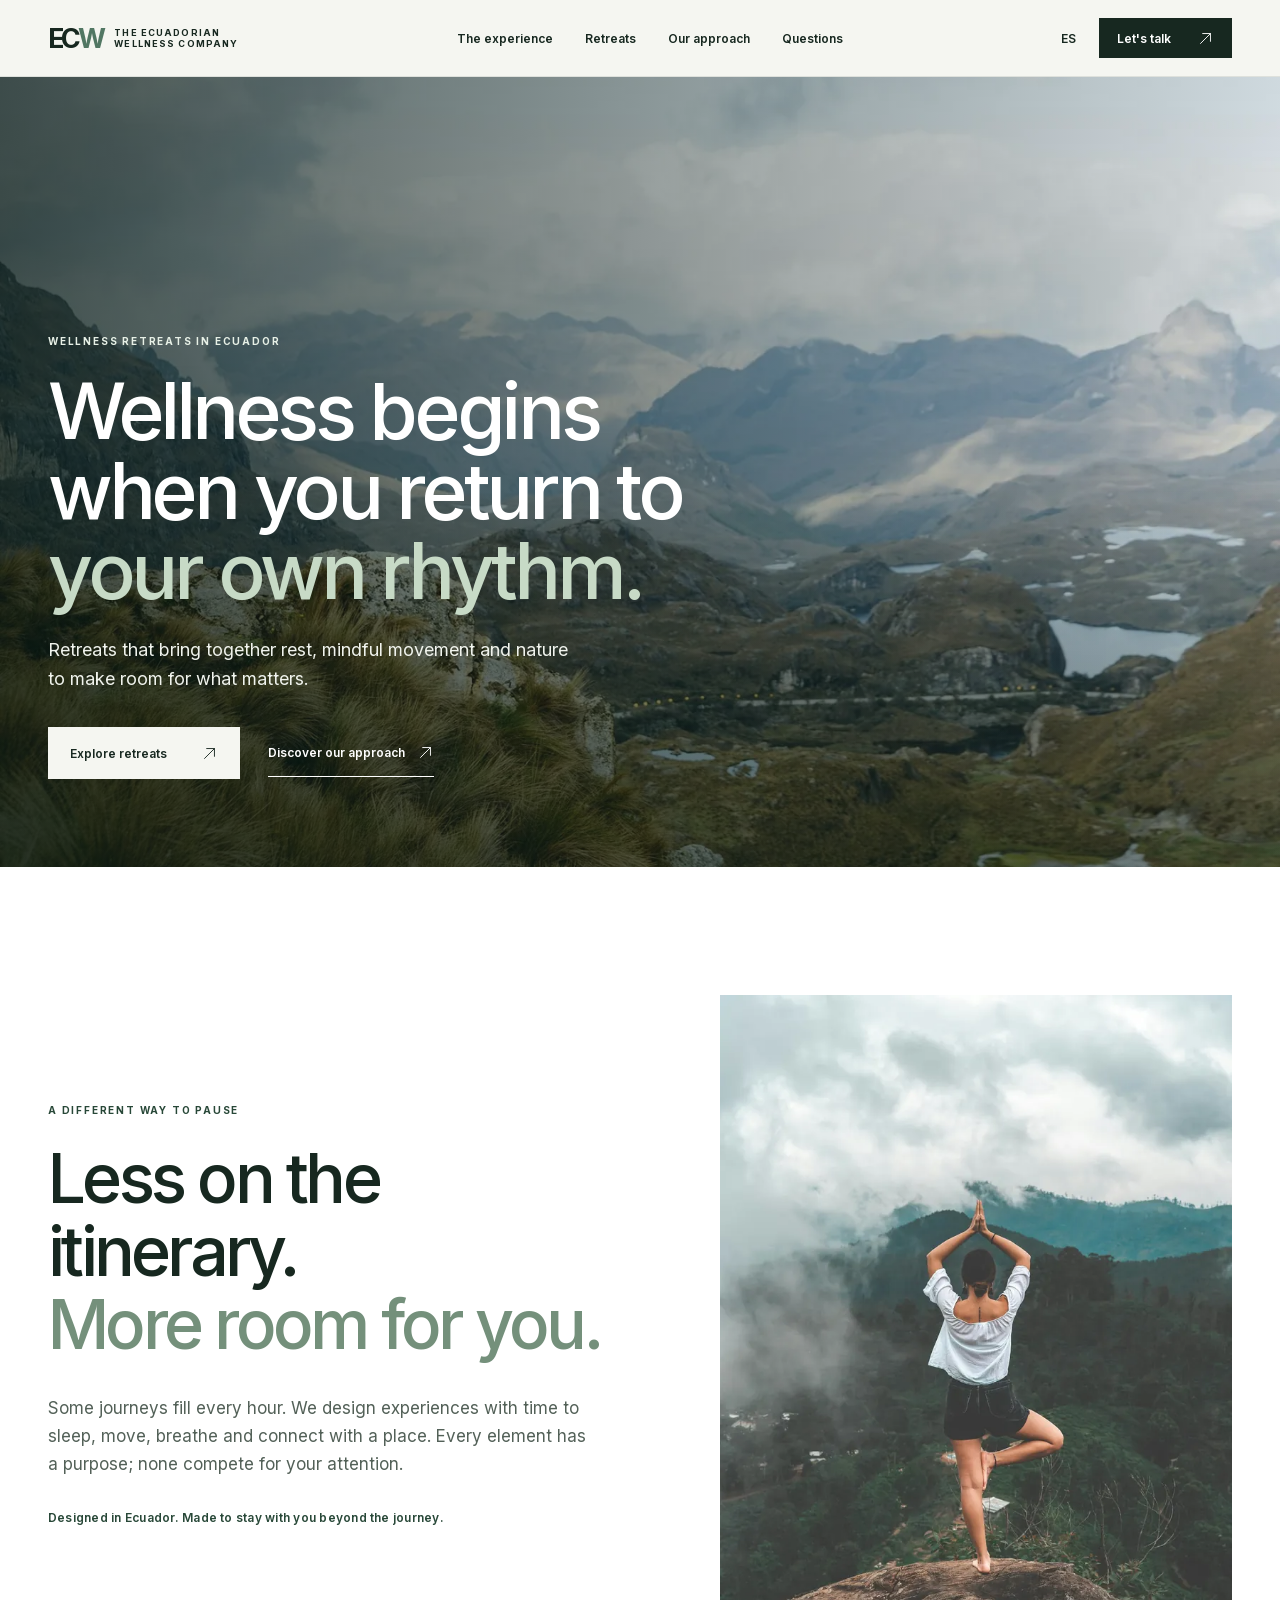
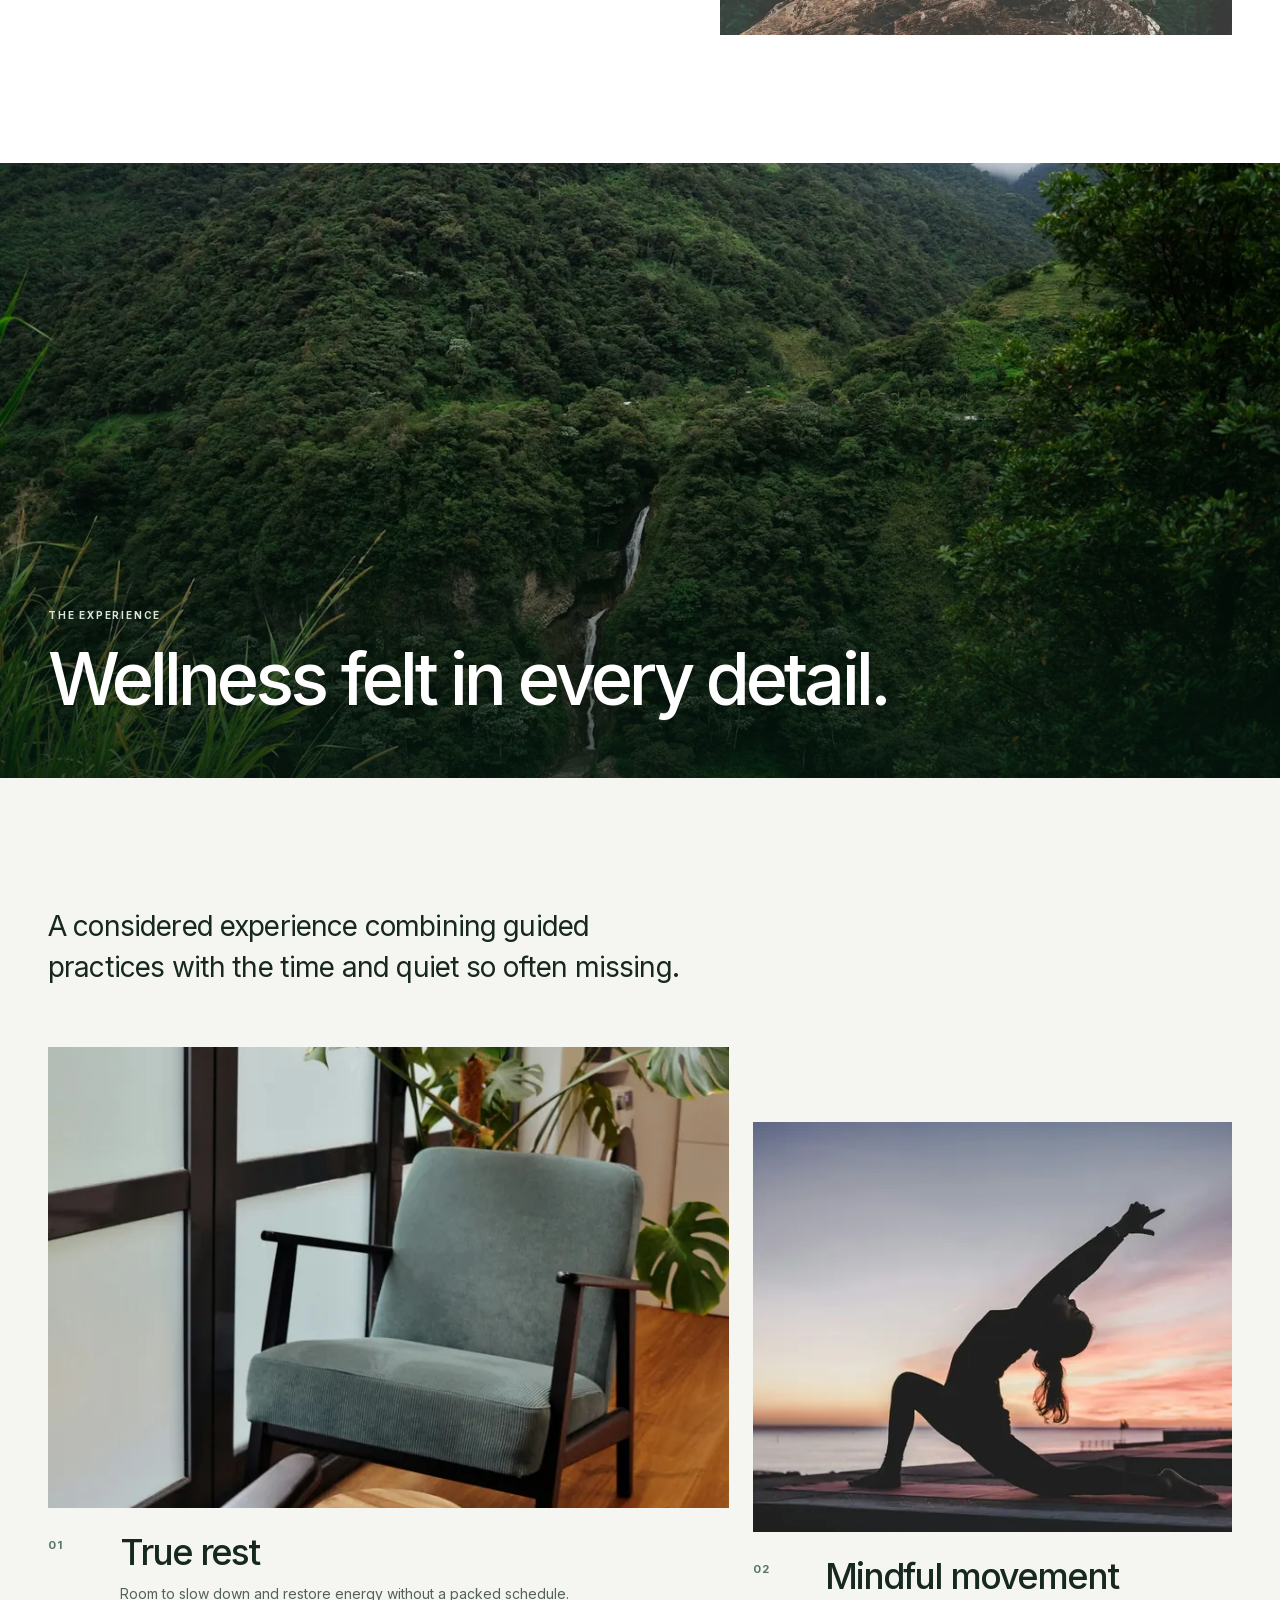
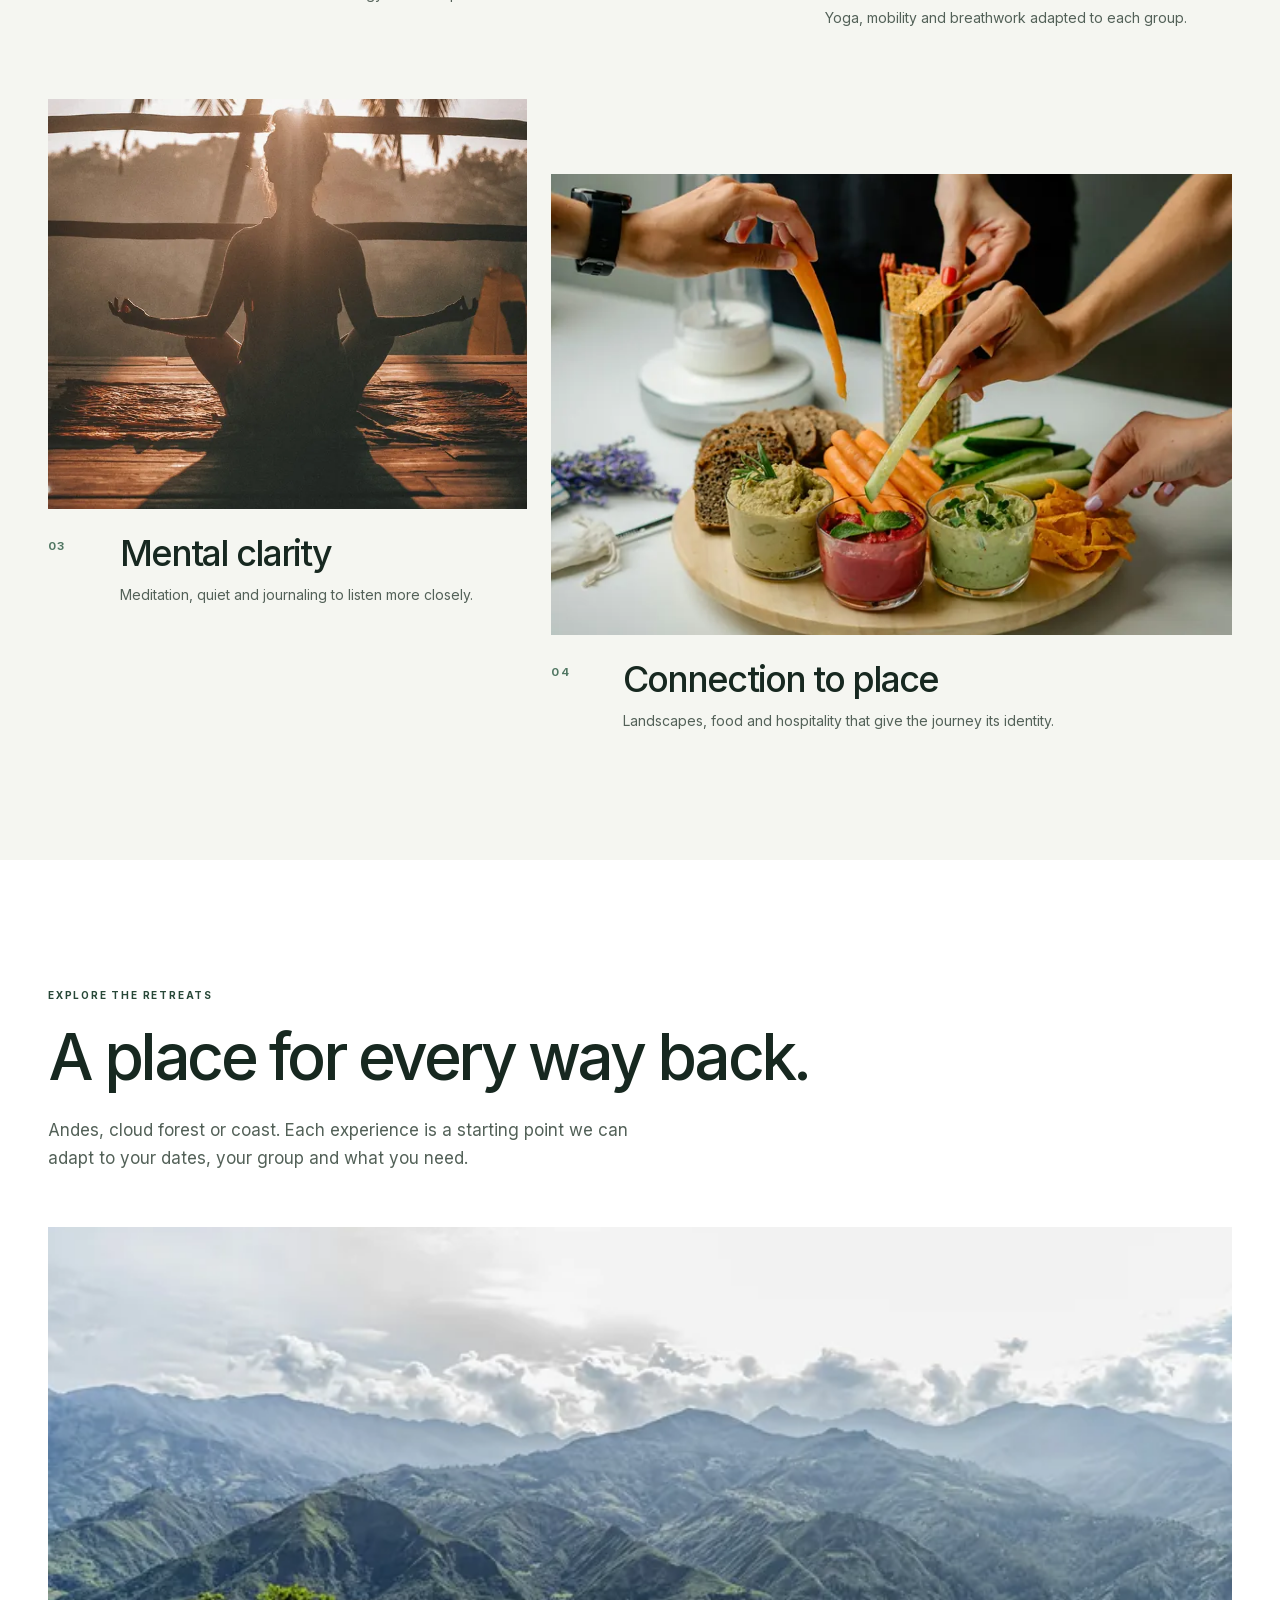
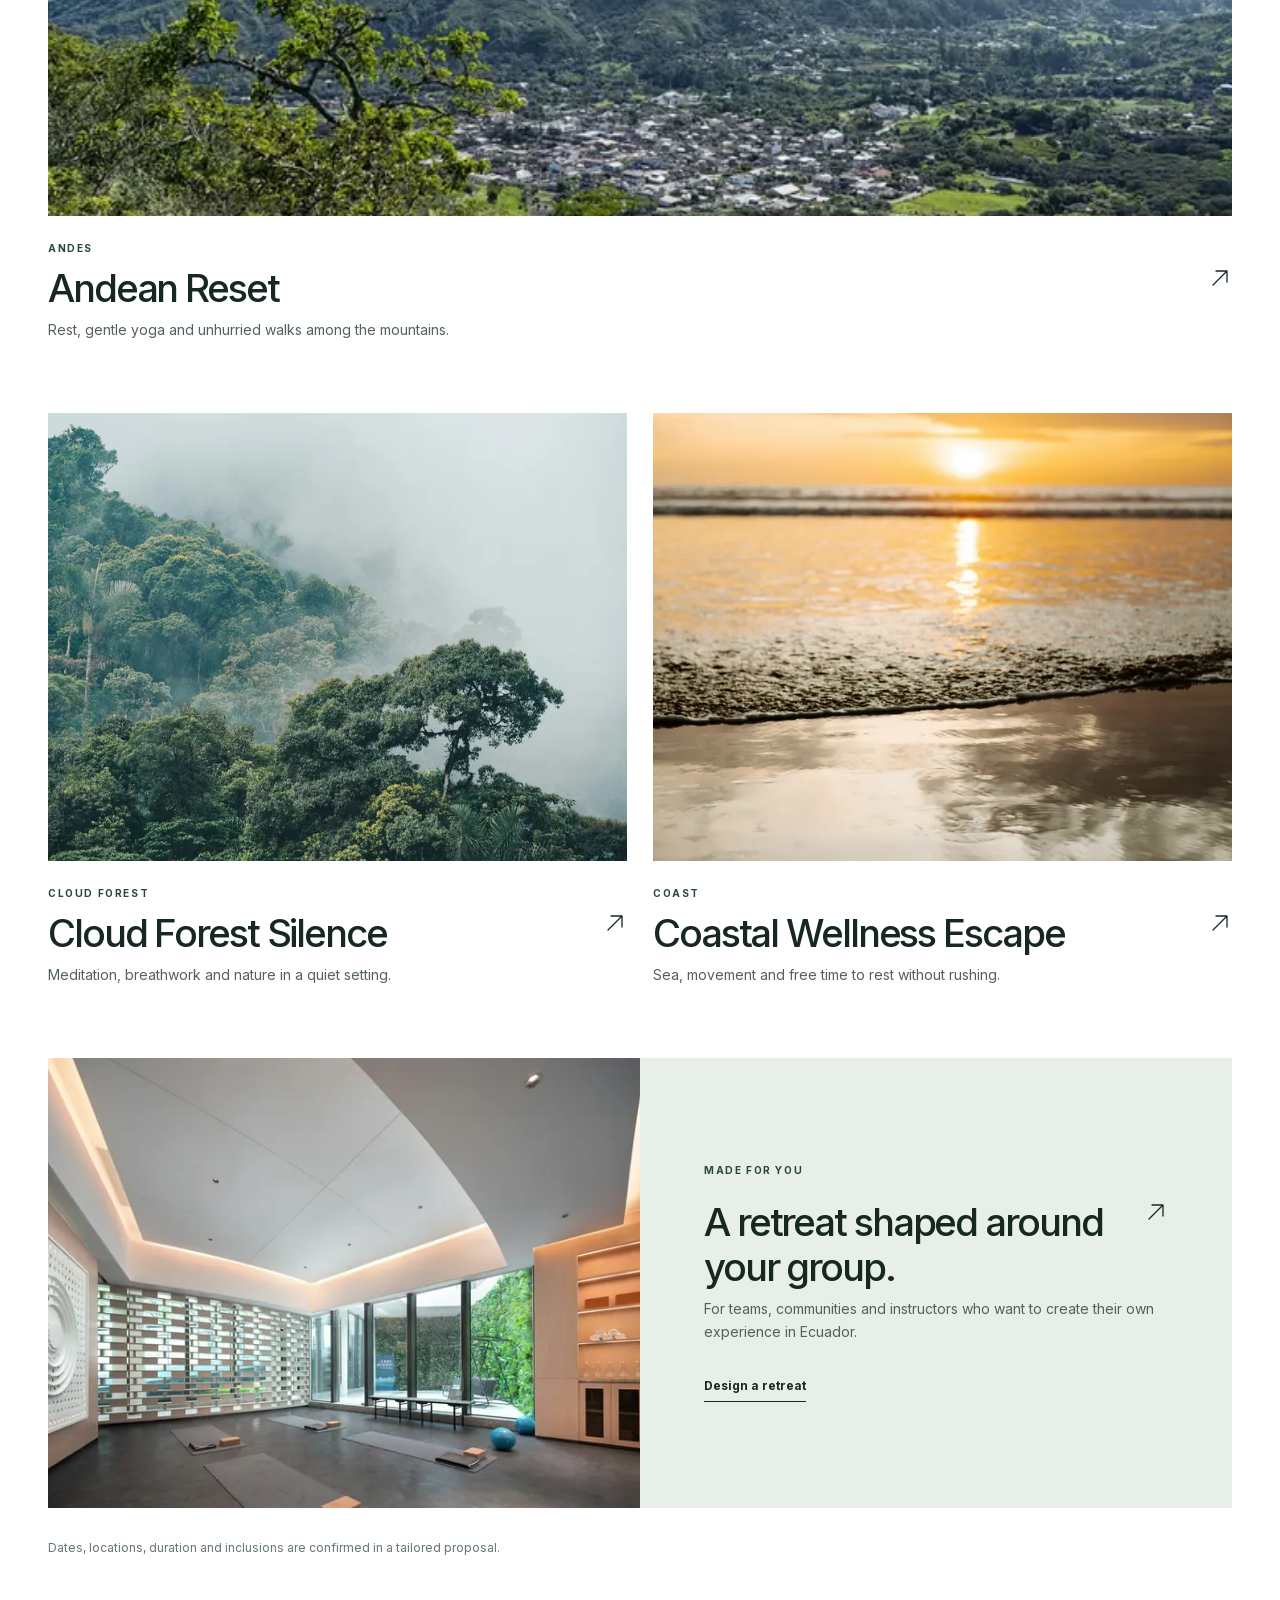
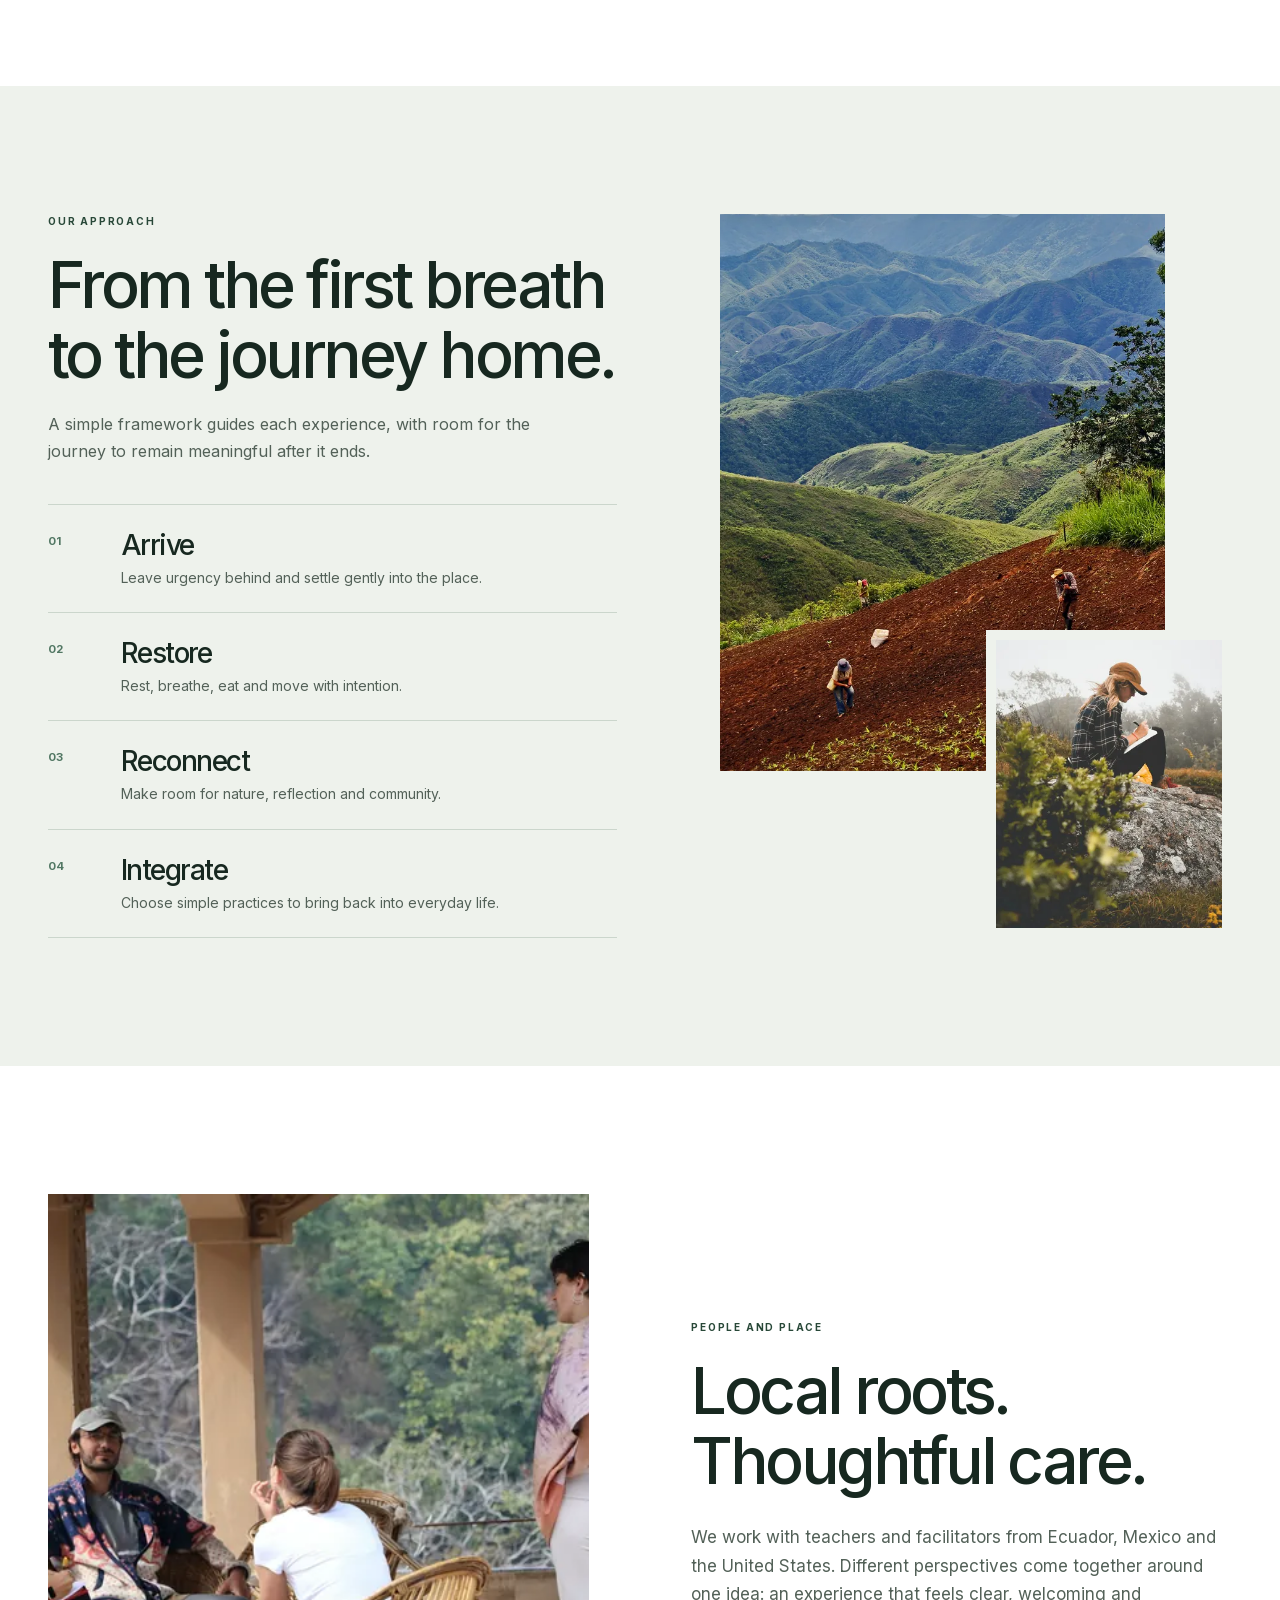
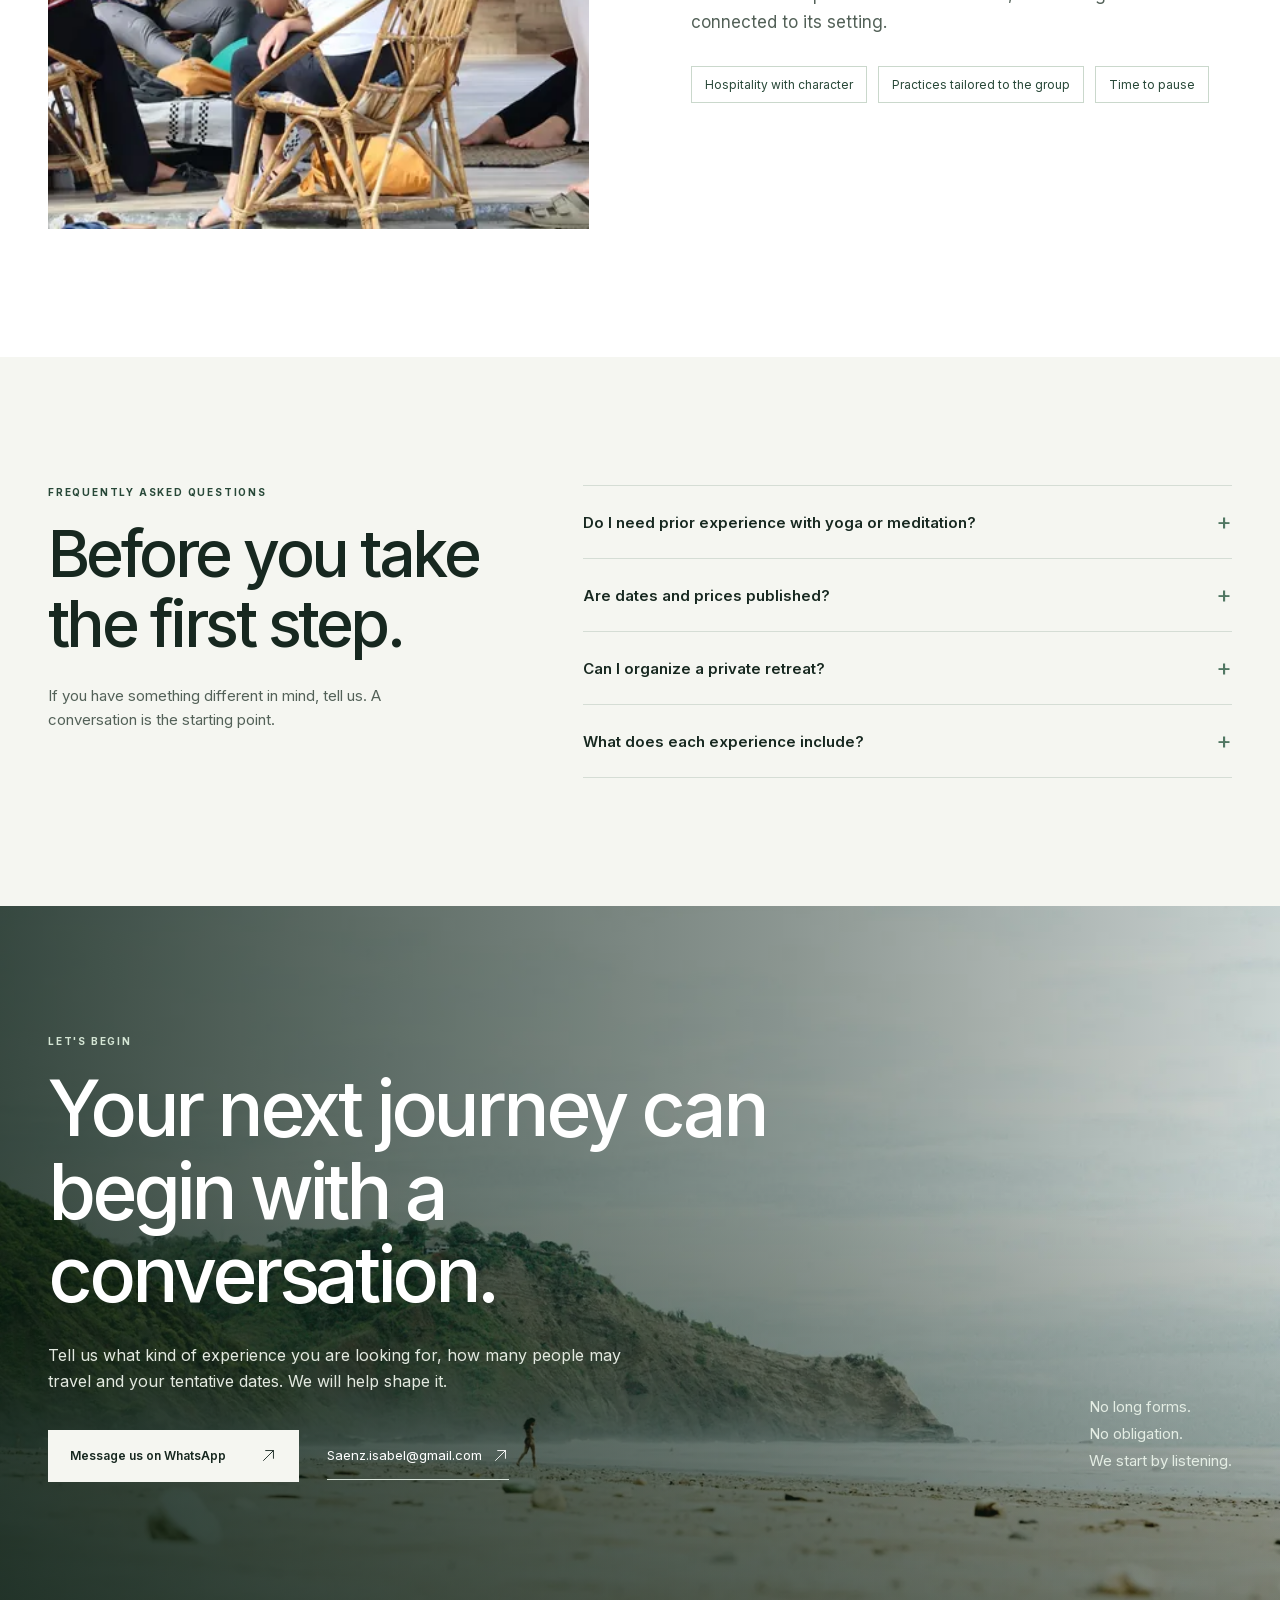
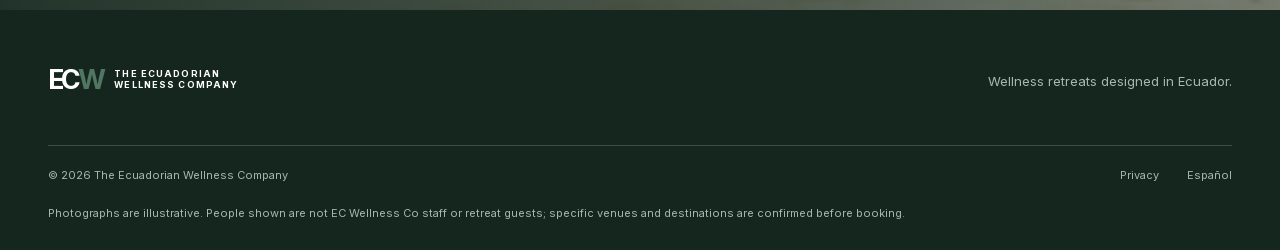
==== commit 6e95f626: "Replace text arrow glyphs with thin vector arrows" ====
--- a/en/index.html
+++ b/en/index.html
@@ -25,7 +25,7 @@
   <link rel="icon" type="image/svg+xml" href="/assets/favicon.svg">
   <link rel="preload" href="/assets/inter-latin.woff2" as="font" type="font/woff2" crossorigin>
   <link rel="preload" as="image" href="/assets/images/andes-hero-1440.webp" imagesrcset="/assets/images/andes-hero-720.webp 720w, /assets/images/andes-hero-1440.webp 1440w" imagesizes="100vw">
-  <link rel="stylesheet" href="/styles.css?v=5">
+  <link rel="stylesheet" href="/styles.css?v=6">
   <script type="application/ld+json">{"@context":"https://schema.org","@type":"Organization","name":"The Ecuadorian Wellness Company","url":"https://ecwellnessco.org/","description":"Designing wellness retreats in Ecuador with yoga, meditation and nature.","email":"Saenz.isabel@gmail.com","telephone":"+1-415-316-3892","areaServed":{"@type":"Country","name":"Ecuador"},"contactPoint":{"@type":"ContactPoint","contactType":"customer service","telephone":"+1-415-316-3892","email":"Saenz.isabel@gmail.com","availableLanguage":["Spanish","English"]}}</script>
   <script type="application/ld+json">{"@context":"https://schema.org","@type":"FAQPage","mainEntity":[{"@type":"Question","name":"Do I need prior experience with yoga or meditation?","acceptedAnswer":{"@type":"Answer","text":"No. Practices are adapted to the group and can suit beginners."}},{"@type":"Question","name":"Are dates and prices published?","acceptedAnswer":{"@type":"Answer","text":"Dates, locations, prices and details are confirmed directly based on the retreat and group size."}},{"@type":"Question","name":"Can I organize a private retreat?","acceptedAnswer":{"@type":"Answer","text":"Yes. Private experiences can be designed for groups, visiting instructors, teams or communities."}}]}</script>
 </head>
@@ -35,7 +35,7 @@
     <div class="shell header-inner">
       <a class="brand" href="/en/" aria-label="The Ecuadorian Wellness Company, home"><span class="brand-mark">EC<span>W</span></span><span class="brand-name">THE ECUADORIAN<br>WELLNESS COMPANY</span></a>
       <nav class="desktop-nav" aria-label="Main navigation"><a href="#experiencia">The experience</a><a href="#retiros">Retreats</a><a href="#metodo">Our approach</a><a href="#preguntas">Questions</a></nav>
-      <div class="header-actions"><a class="language-link" href="/" lang="es" hreflang="es" aria-label="Leer en español">ES</a><a class="button button-dark header-cta" href="#contacto">Let's talk <span aria-hidden="true">↗</span></a><button class="menu-toggle" type="button" aria-expanded="false" aria-controls="mobile-nav" aria-label="Open menu"><span></span><span></span></button></div>
+      <div class="header-actions"><a class="language-link" href="/" lang="es" hreflang="es" aria-label="Leer en español">ES</a><a class="button button-dark header-cta" href="#contacto">Let's talk <svg class="arrow-icon" viewBox="0 0 24 24" fill="none" stroke="currentColor" stroke-width="1.3" stroke-linecap="round" stroke-linejoin="round" aria-hidden="true" focusable="false"><path d="M5 19 19 5M8 5h11v11"/></svg></a><button class="menu-toggle" type="button" aria-expanded="false" aria-controls="mobile-nav" aria-label="Open menu"><span></span><span></span></button></div>
     </div>
     <nav class="mobile-nav" id="mobile-nav" aria-label="Mobile navigation" hidden><a href="#experiencia">The experience</a><a href="#retiros">Retreats</a><a href="#metodo">Our approach</a><a href="#preguntas">Questions</a><a href="#contacto">Let's talk</a></nav>
   </header>
@@ -43,16 +43,16 @@
     <section class="hero" aria-labelledby="hero-title">
       <div class="hero-photo"><img src="/assets/images/andes-hero-1440.webp" srcset="/assets/images/andes-hero-720.webp 720w, /assets/images/andes-hero-1440.webp 1440w" sizes="100vw" width="1440" height="2160" fetchpriority="high" alt="Highland grasses and mountains in Ecuador"></div>
       <div class="hero-shade"></div>
-      <div class="shell hero-inner reveal"><p class="eyebrow">WELLNESS RETREATS IN ECUADOR</p><h1 id="hero-title">Wellness begins when you return to <em>your own rhythm.</em></h1><p class="hero-lead">Retreats that bring together rest, mindful movement and nature to make room for what matters.</p><div class="hero-actions"><a class="button button-light" href="#retiros">Explore retreats <span aria-hidden="true">↗</span></a><a class="text-link" href="#metodo">Discover our approach <span aria-hidden="true">↗</span></a></div></div>
+      <div class="shell hero-inner reveal"><p class="eyebrow">WELLNESS RETREATS IN ECUADOR</p><h1 id="hero-title">Wellness begins when you return to <em>your own rhythm.</em></h1><p class="hero-lead">Retreats that bring together rest, mindful movement and nature to make room for what matters.</p><div class="hero-actions"><a class="button button-light" href="#retiros">Explore retreats <svg class="arrow-icon" viewBox="0 0 24 24" fill="none" stroke="currentColor" stroke-width="1.3" stroke-linecap="round" stroke-linejoin="round" aria-hidden="true" focusable="false"><path d="M5 19 19 5M8 5h11v11"/></svg></a><a class="text-link" href="#metodo">Discover our approach <svg class="arrow-icon" viewBox="0 0 24 24" fill="none" stroke="currentColor" stroke-width="1.3" stroke-linecap="round" stroke-linejoin="round" aria-hidden="true" focusable="false"><path d="M5 19 19 5M8 5h11v11"/></svg></a></div></div>
     </section>
     <section class="introduction section-pad" id="experiencia" aria-labelledby="intro-title"><div class="shell intro-grid"><div class="intro-copy reveal"><p class="eyebrow">A DIFFERENT WAY TO PAUSE</p><h2 id="intro-title" class="statement">Less on the itinerary.<br><span>More room for you.</span></h2><p>Some journeys fill every hour. We design experiences with time to sleep, move, breathe and connect with a place. Every element has a purpose; none compete for your attention.</p><p class="intro-note">Designed in Ecuador. Made to stay with you beyond the journey.</p></div><figure class="intro-image reveal"><img src="/assets/images/forest-person-1440.webp" srcset="/assets/images/forest-person-720.webp 720w, /assets/images/forest-person-1440.webp 1440w" sizes="(max-width: 900px) 100vw, 50vw" width="1440" height="1800" loading="lazy" decoding="async" alt="Person practicing yoga facing a forest"></figure></div></section>
     <section class="landscape-band" aria-label="Wellness felt in every detail."><div class="landscape-photo"><img src="/assets/images/forest-waterfall-1440.webp" srcset="/assets/images/forest-waterfall-720.webp 720w, /assets/images/forest-waterfall-1440.webp 1440w" sizes="100vw" width="1440" height="960" loading="lazy" decoding="async" alt="Waterfall in green forested mountains"></div><div class="landscape-shade"></div><div class="shell landscape-copy reveal"><p class="eyebrow">THE EXPERIENCE</p><h2 id="pillars-title">Wellness felt in every detail.</h2></div></section>
     <section class="pillars section-pad" aria-labelledby="pillars-title"><div class="shell"><p class="section-intro reveal">A considered experience combining guided practices with the time and quiet so often missing.</p><div class="pillar-grid"><article class="pillar-story reveal"><div class="pillar-photo"><img src="/assets/images/rest-nook-1440.webp" srcset="/assets/images/rest-nook-720.webp 720w, /assets/images/rest-nook-1440.webp 1440w" sizes="(max-width: 900px) 100vw, 50vw" width="1440" height="2160" loading="lazy" decoding="async" alt="Quiet reading nook with a chair and plants"></div><div class="pillar-text"><span class="story-number">01</span><h3>True rest</h3><p>Room to slow down and restore energy without a packed schedule.</p></div></article><article class="pillar-story reveal"><div class="pillar-photo"><img src="/assets/images/yoga-silhouette-1440.webp" srcset="/assets/images/yoga-silhouette-720.webp 720w, /assets/images/yoga-silhouette-1440.webp 1440w" sizes="(max-width: 900px) 100vw, 50vw" width="1440" height="908" loading="lazy" decoding="async" alt="Person practicing yoga at sunset"></div><div class="pillar-text"><span class="story-number">02</span><h3>Mindful movement</h3><p>Yoga, mobility and breathwork adapted to each group.</p></div></article><article class="pillar-story reveal"><div class="pillar-photo"><img src="/assets/images/meditation-1440.webp" srcset="/assets/images/meditation-720.webp 720w, /assets/images/meditation-1440.webp 1440w" sizes="(max-width: 900px) 100vw, 50vw" width="1440" height="1674" loading="lazy" decoding="async" alt="Person meditating outdoors"></div><div class="pillar-text"><span class="story-number">03</span><h3>Mental clarity</h3><p>Meditation, quiet and journaling to listen more closely.</p></div></article><article class="pillar-story reveal"><div class="pillar-photo"><img src="/assets/images/food-preparation-1440.webp" srcset="/assets/images/food-preparation-720.webp 720w, /assets/images/food-preparation-1440.webp 1440w" sizes="(max-width: 900px) 100vw, 50vw" width="1440" height="2160" loading="lazy" decoding="async" alt="Preparation of fresh food"></div><div class="pillar-text"><span class="story-number">04</span><h3>Connection to place</h3><p>Landscapes, food and hospitality that give the journey its identity.</p></div></article></div></div></section>
-    <section class="retreats section-pad" id="retiros" aria-labelledby="retreats-title"><div class="shell"><div class="section-heading reveal"><p class="eyebrow">EXPLORE THE RETREATS</p><h2 id="retreats-title" class="section-title">A place for every way back.</h2><p>Andes, cloud forest or coast. Each experience is a starting point we can adapt to your dates, your group and what you need.</p></div><div class="retreat-grid"><article class="retreat-card reveal"><a href="#contacto" aria-label="Ask about Andean Reset"><div class="retreat-image"><img src="/assets/images/andes-village-1440.webp" srcset="/assets/images/andes-village-720.webp 720w, /assets/images/andes-village-1440.webp 1440w" sizes="(max-width: 900px) 100vw, 48vw" width="1440" height="960" loading="lazy" decoding="async" alt="Andean mountain landscape in Ecuador"></div><div class="retreat-info"><span>ANDES</span><h3>Andean Reset<span aria-hidden="true">↗</span></h3><p>Rest, gentle yoga and unhurried walks among the mountains.</p></div></a></article><article class="retreat-card reveal"><a href="#contacto" aria-label="Ask about Cloud Forest Silence"><div class="retreat-image"><img src="/assets/images/cloud-forest-1440.webp" srcset="/assets/images/cloud-forest-720.webp 720w, /assets/images/cloud-forest-1440.webp 1440w" sizes="(max-width: 900px) 100vw, 48vw" width="1440" height="2160" loading="lazy" decoding="async" alt="Trees in a misty cloud forest"></div><div class="retreat-info"><span>CLOUD FOREST</span><h3>Cloud Forest Silence<span aria-hidden="true">↗</span></h3><p>Meditation, breathwork and nature in a quiet setting.</p></div></a></article><article class="retreat-card reveal"><a href="#contacto" aria-label="Ask about Coastal Wellness Escape"><div class="retreat-image"><img src="/assets/images/coast-sunset-1440.webp" srcset="/assets/images/coast-sunset-720.webp 720w, /assets/images/coast-sunset-1440.webp 1440w" sizes="(max-width: 900px) 100vw, 48vw" width="1440" height="2160" loading="lazy" decoding="async" alt="Ecuadorian beach at sunset"></div><div class="retreat-info"><span>COAST</span><h3>Coastal Wellness Escape<span aria-hidden="true">↗</span></h3><p>Sea, movement and free time to rest without rushing.</p></div></a></article><article class="retreat-card retreat-private reveal"><a href="#contacto" aria-label="Design a retreat"><div class="retreat-image"><img src="/assets/images/yoga-studio-1440.webp" srcset="/assets/images/yoga-studio-720.webp 720w, /assets/images/yoga-studio-1440.webp 1440w" sizes="(max-width: 900px) 100vw, 48vw" width="1440" height="960" loading="lazy" decoding="async" alt="Sunlit room prepared for yoga practice"></div><div class="retreat-info"><span>MADE FOR YOU</span><h3>A retreat shaped around your group.<span aria-hidden="true">↗</span></h3><p>For teams, communities and instructors who want to create their own experience in Ecuador.</p><strong>Design a retreat</strong></div></a></article></div><p class="retreat-disclaimer">Dates, locations, duration and inclusions are confirmed in a tailored proposal.</p></div></section>
+    <section class="retreats section-pad" id="retiros" aria-labelledby="retreats-title"><div class="shell"><div class="section-heading reveal"><p class="eyebrow">EXPLORE THE RETREATS</p><h2 id="retreats-title" class="section-title">A place for every way back.</h2><p>Andes, cloud forest or coast. Each experience is a starting point we can adapt to your dates, your group and what you need.</p></div><div class="retreat-grid"><article class="retreat-card reveal"><a href="#contacto" aria-label="Ask about Andean Reset"><div class="retreat-image"><img src="/assets/images/andes-village-1440.webp" srcset="/assets/images/andes-village-720.webp 720w, /assets/images/andes-village-1440.webp 1440w" sizes="(max-width: 900px) 100vw, 48vw" width="1440" height="960" loading="lazy" decoding="async" alt="Andean mountain landscape in Ecuador"></div><div class="retreat-info"><span>ANDES</span><h3>Andean Reset<svg class="arrow-icon" viewBox="0 0 24 24" fill="none" stroke="currentColor" stroke-width="1.3" stroke-linecap="round" stroke-linejoin="round" aria-hidden="true" focusable="false"><path d="M5 19 19 5M8 5h11v11"/></svg></h3><p>Rest, gentle yoga and unhurried walks among the mountains.</p></div></a></article><article class="retreat-card reveal"><a href="#contacto" aria-label="Ask about Cloud Forest Silence"><div class="retreat-image"><img src="/assets/images/cloud-forest-1440.webp" srcset="/assets/images/cloud-forest-720.webp 720w, /assets/images/cloud-forest-1440.webp 1440w" sizes="(max-width: 900px) 100vw, 48vw" width="1440" height="2160" loading="lazy" decoding="async" alt="Trees in a misty cloud forest"></div><div class="retreat-info"><span>CLOUD FOREST</span><h3>Cloud Forest Silence<svg class="arrow-icon" viewBox="0 0 24 24" fill="none" stroke="currentColor" stroke-width="1.3" stroke-linecap="round" stroke-linejoin="round" aria-hidden="true" focusable="false"><path d="M5 19 19 5M8 5h11v11"/></svg></h3><p>Meditation, breathwork and nature in a quiet setting.</p></div></a></article><article class="retreat-card reveal"><a href="#contacto" aria-label="Ask about Coastal Wellness Escape"><div class="retreat-image"><img src="/assets/images/coast-sunset-1440.webp" srcset="/assets/images/coast-sunset-720.webp 720w, /assets/images/coast-sunset-1440.webp 1440w" sizes="(max-width: 900px) 100vw, 48vw" width="1440" height="2160" loading="lazy" decoding="async" alt="Ecuadorian beach at sunset"></div><div class="retreat-info"><span>COAST</span><h3>Coastal Wellness Escape<svg class="arrow-icon" viewBox="0 0 24 24" fill="none" stroke="currentColor" stroke-width="1.3" stroke-linecap="round" stroke-linejoin="round" aria-hidden="true" focusable="false"><path d="M5 19 19 5M8 5h11v11"/></svg></h3><p>Sea, movement and free time to rest without rushing.</p></div></a></article><article class="retreat-card retreat-private reveal"><a href="#contacto" aria-label="Design a retreat"><div class="retreat-image"><img src="/assets/images/yoga-studio-1440.webp" srcset="/assets/images/yoga-studio-720.webp 720w, /assets/images/yoga-studio-1440.webp 1440w" sizes="(max-width: 900px) 100vw, 48vw" width="1440" height="960" loading="lazy" decoding="async" alt="Sunlit room prepared for yoga practice"></div><div class="retreat-info"><span>MADE FOR YOU</span><h3>A retreat shaped around your group.<svg class="arrow-icon" viewBox="0 0 24 24" fill="none" stroke="currentColor" stroke-width="1.3" stroke-linecap="round" stroke-linejoin="round" aria-hidden="true" focusable="false"><path d="M5 19 19 5M8 5h11v11"/></svg></h3><p>For teams, communities and instructors who want to create their own experience in Ecuador.</p><strong>Design a retreat</strong></div></a></article></div><p class="retreat-disclaimer">Dates, locations, duration and inclusions are confirmed in a tailored proposal.</p></div></section>
     <section class="method section-pad" id="metodo" aria-labelledby="method-title"><div class="shell method-grid"><div class="method-content"><div class="method-heading reveal"><p class="eyebrow">OUR APPROACH</p><h2 id="method-title" class="section-title">From the first breath to the journey home.</h2><p>A simple framework guides each experience, with room for the journey to remain meaningful after it ends.</p></div><div class="method-steps"><article class="method-step reveal"><span>01</span><div><h3>Arrive</h3><p>Leave urgency behind and settle gently into the place.</p></div></article><article class="method-step reveal"><span>02</span><div><h3>Restore</h3><p>Rest, breathe, eat and move with intention.</p></div></article><article class="method-step reveal"><span>03</span><div><h3>Reconnect</h3><p>Make room for nature, reflection and community.</p></div></article><article class="method-step reveal"><span>04</span><div><h3>Integrate</h3><p>Choose simple practices to bring back into everyday life.</p></div></article></div></div><div class="method-photos"><figure class="method-walk reveal"><img src="/assets/images/mountain-walk-1440.webp" srcset="/assets/images/mountain-walk-720.webp 720w, /assets/images/mountain-walk-1440.webp 1440w" sizes="(max-width: 900px) 100vw, 50vw" width="1440" height="2160" loading="lazy" decoding="async" alt="People walking through the Ecuadorian mountains"></figure><figure class="method-journal reveal"><img src="/assets/images/journaling-1440.webp" srcset="/assets/images/journaling-720.webp 720w, /assets/images/journaling-1440.webp 1440w" sizes="(max-width: 900px) 100vw, 50vw" width="1440" height="960" loading="lazy" decoding="async" alt="Person writing outdoors among trees"></figure></div></div></section>
     <section class="people section-pad" aria-labelledby="people-title"><div class="shell people-grid"><figure class="people-image reveal"><img src="/assets/images/group-porch-1440.webp" srcset="/assets/images/group-porch-720.webp 720w, /assets/images/group-porch-1440.webp 1440w" sizes="(max-width: 900px) 100vw, 50vw" width="1440" height="960" loading="lazy" decoding="async" alt="People in conversation on a porch"></figure><div class="people-content reveal"><p class="eyebrow">PEOPLE AND PLACE</p><h2 id="people-title" class="section-title">Local roots. Thoughtful care.</h2><p>We work with teachers and facilitators from Ecuador, Mexico and the United States. Different perspectives come together around one idea: an experience that feels clear, welcoming and connected to its setting.</p><div class="people-notes"><span>Hospitality with character</span><span>Practices tailored to the group</span><span>Time to pause</span></div></div></div></section>
     <section class="faq section-pad" id="preguntas" aria-labelledby="faq-title"><div class="shell faq-grid"><div class="reveal"><p class="eyebrow">FREQUENTLY ASKED QUESTIONS</p><h2 id="faq-title" class="section-title">Before you take the first step.</h2><p>If you have something different in mind, tell us. A conversation is the starting point.</p></div><div class="faq-list reveal"><details><summary>Do I need prior experience with yoga or meditation?<span aria-hidden="true">+</span></summary><p>No. Practices are adapted to the group and can suit beginners.</p></details><details><summary>Are dates and prices published?<span aria-hidden="true">+</span></summary><p>Dates, locations, prices and details are confirmed directly based on the retreat and group size.</p></details><details><summary>Can I organize a private retreat?<span aria-hidden="true">+</span></summary><p>Yes. We can design private experiences for groups, visiting instructors, teams or communities.</p></details><details><summary>What does each experience include?<span aria-hidden="true">+</span></summary><p>It depends on the program, location and group. We will share a proposal with inclusions and logistics before you book.</p></details></div></div></section>
-    <section class="contact" id="contacto" aria-labelledby="contact-title"><div class="contact-photo"><img src="/assets/images/coast-walk-1440.webp" srcset="/assets/images/coast-walk-720.webp 720w, /assets/images/coast-walk-1440.webp 1440w" sizes="100vw" width="1440" height="2160" loading="lazy" decoding="async" alt="Person walking along an Ecuadorian beach"></div><div class="contact-shade"></div><div class="shell contact-grid"><div class="reveal"><p class="eyebrow">LET'S BEGIN</p><h2 id="contact-title">Your next journey can begin with a conversation.</h2><p>Tell us what kind of experience you are looking for, how many people may travel and your tentative dates. We will help shape it.</p><div class="contact-actions"><a class="button button-light" href="https://wa.me/14153163892?text=Hello%2C%20I%20would%20like%20to%20learn%20about%20The%20Ecuadorian%20Wellness%20Company%20retreats." target="_blank" rel="noopener noreferrer">Message us on WhatsApp <span aria-hidden="true">↗</span></a><a class="contact-email" href="mailto:Saenz.isabel@gmail.com">Saenz.isabel@gmail.com <span aria-hidden="true">↗</span></a></div></div><p class="contact-aside reveal">No long forms.<br>No obligation.<br>We start by listening.</p></div></section>
+    <section class="contact" id="contacto" aria-labelledby="contact-title"><div class="contact-photo"><img src="/assets/images/coast-walk-1440.webp" srcset="/assets/images/coast-walk-720.webp 720w, /assets/images/coast-walk-1440.webp 1440w" sizes="100vw" width="1440" height="2160" loading="lazy" decoding="async" alt="Person walking along an Ecuadorian beach"></div><div class="contact-shade"></div><div class="shell contact-grid"><div class="reveal"><p class="eyebrow">LET'S BEGIN</p><h2 id="contact-title">Your next journey can begin with a conversation.</h2><p>Tell us what kind of experience you are looking for, how many people may travel and your tentative dates. We will help shape it.</p><div class="contact-actions"><a class="button button-light" href="https://wa.me/14153163892?text=Hello%2C%20I%20would%20like%20to%20learn%20about%20The%20Ecuadorian%20Wellness%20Company%20retreats." target="_blank" rel="noopener noreferrer">Message us on WhatsApp <svg class="arrow-icon" viewBox="0 0 24 24" fill="none" stroke="currentColor" stroke-width="1.3" stroke-linecap="round" stroke-linejoin="round" aria-hidden="true" focusable="false"><path d="M5 19 19 5M8 5h11v11"/></svg></a><a class="contact-email" href="mailto:Saenz.isabel@gmail.com">Saenz.isabel@gmail.com <svg class="arrow-icon" viewBox="0 0 24 24" fill="none" stroke="currentColor" stroke-width="1.3" stroke-linecap="round" stroke-linejoin="round" aria-hidden="true" focusable="false"><path d="M5 19 19 5M8 5h11v11"/></svg></a></div></div><p class="contact-aside reveal">No long forms.<br>No obligation.<br>We start by listening.</p></div></section>
   </main>
   <footer class="site-footer"><div class="shell footer-top"><a class="brand" href="/en/" aria-label="The Ecuadorian Wellness Company, home"><span class="brand-mark">EC<span>W</span></span><span class="brand-name">THE ECUADORIAN<br>WELLNESS COMPANY</span></a><p>Wellness retreats designed in Ecuador.</p></div><div class="shell footer-bottom"><span>© <span id="year">2026</span> The Ecuadorian Wellness Company</span><div><a href="/en/privacy.html">Privacy</a><a href="/" lang="es" hreflang="es">Español</a></div></div><p class="shell image-note">Photographs are illustrative. People shown are not EC Wellness Co staff or retreat guests; specific venues and destinations are confirmed before booking.</p></footer>
   <script src="/main.js?v=4" defer></script>
--- a/styles.css
+++ b/styles.css
@@ -29,8 +29,8 @@
 .button{min-height:52px;display:inline-flex;align-items:center;justify-content:space-between;gap:34px;padding:0 21px;border:1px solid transparent;font-size:12px;font-weight:600;white-space:nowrap;transition:background .25s,color .25s,transform .25s}
 .button:hover{transform:translateY(-2px)}
 .button:active{transform:none}
-.button span,.text-link span,.contact-email span{font-size:17px;line-height:1;transition:transform .25s}
-.button:hover span,.text-link:hover span,.contact-email:hover span{transform:translate(2px,-2px)}
+.arrow-icon{display:block;flex:none;width:17px;height:17px;overflow:visible;transition:transform .25s}
+.button:hover .arrow-icon,.text-link:hover .arrow-icon,.contact-email:hover .arrow-icon{transform:translate(2px,-2px)}
 .button-dark{background:var(--ink);color:#fff}
 .button-dark:hover{background:var(--accent-dark)}
 .button-light{background:#f5f6f1;color:var(--ink)}
@@ -97,8 +97,8 @@
 .retreat-info{padding-top:20px}
 .retreat-info>span{color:var(--accent-dark);font-size:10px;font-weight:700;letter-spacing:.16em}
 .retreat-info h3{display:flex;align-items:start;justify-content:space-between;gap:20px;margin:10px 0 8px;font-size:clamp(28px,3vw,43px);font-weight:500;line-height:1.15}
-.retreat-info h3>span{font-size:24px;transition:transform .25s}
-.retreat-card:hover h3>span{transform:translate(3px,-3px)}
+.retreat-info h3>.arrow-icon{width:24px;height:24px}
+.retreat-card:hover h3>.arrow-icon{transform:translate(3px,-3px)}
 .retreat-info p{max-width:500px;color:var(--muted);font-size:14px}
 .retreat-private{grid-column:span 2;background:#e8eee8}
 .retreat-private>a{display:grid;grid-template-columns:1fr 1fr}
